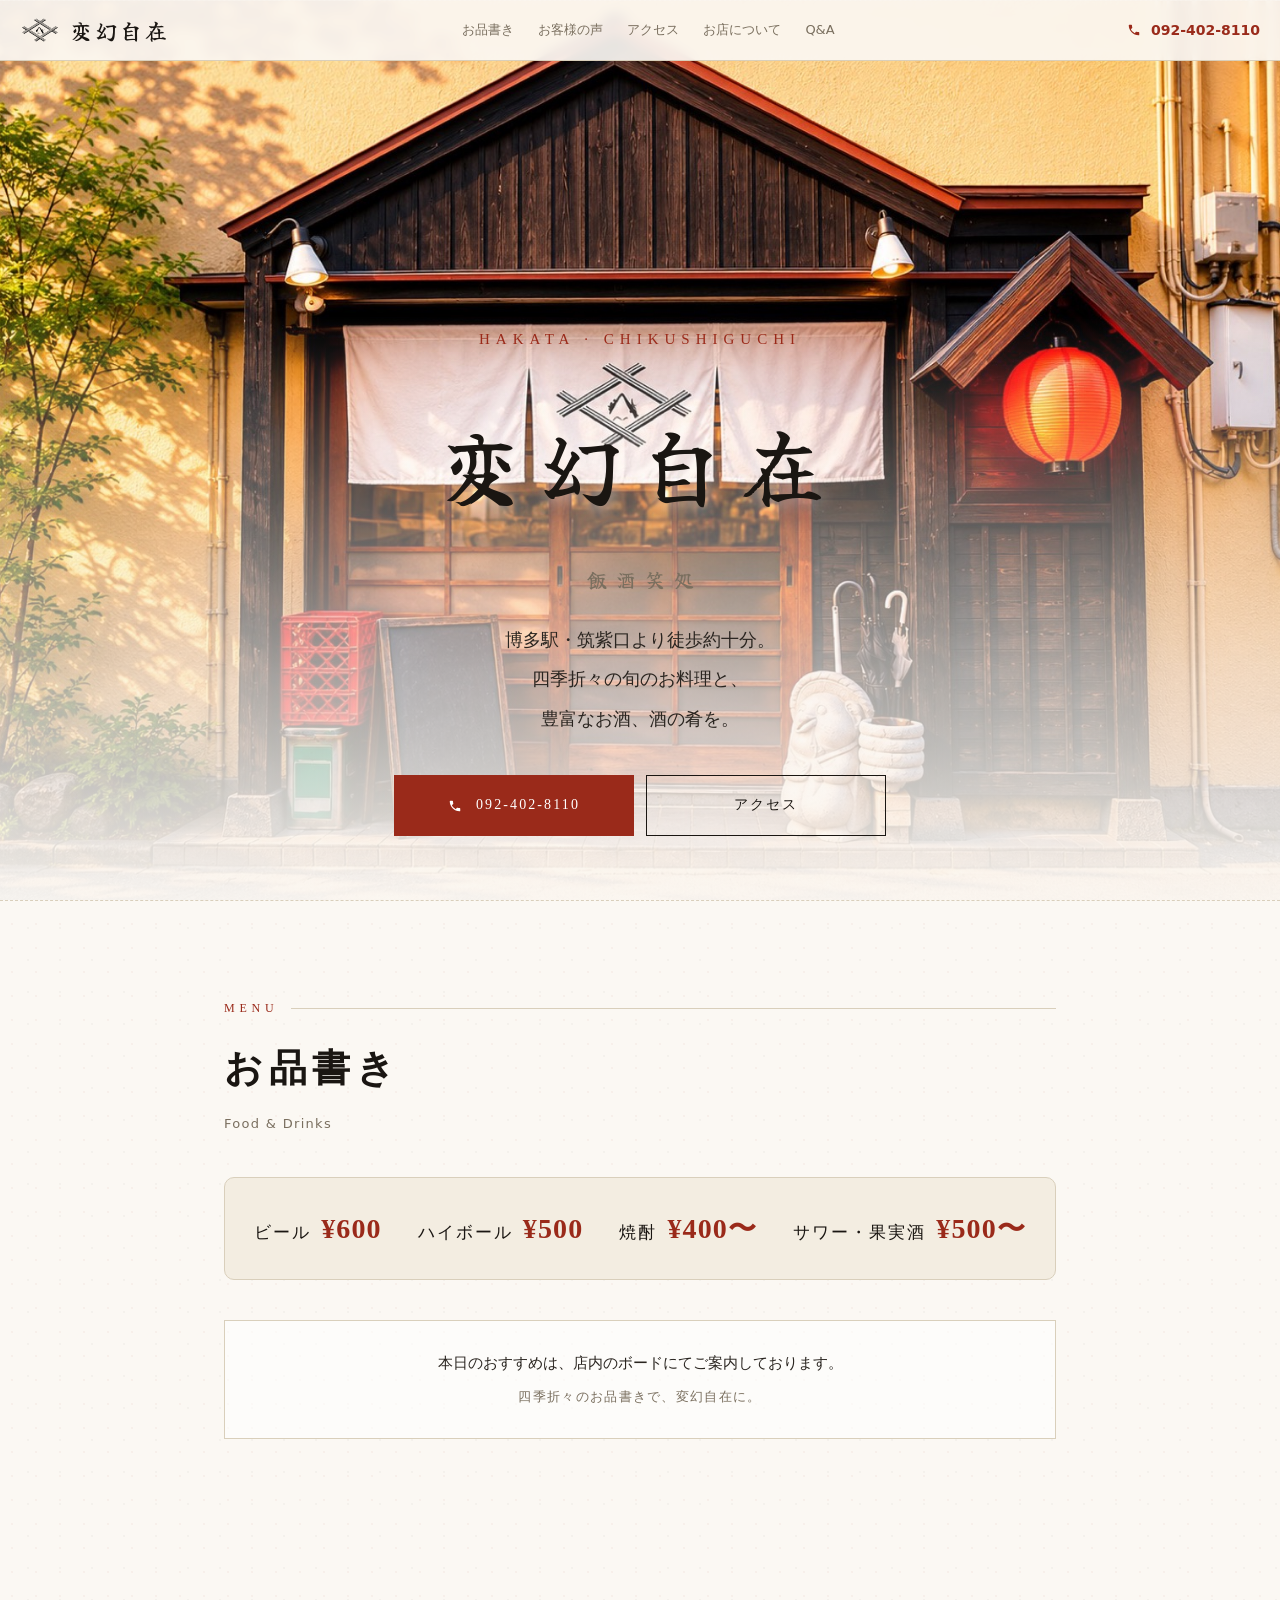
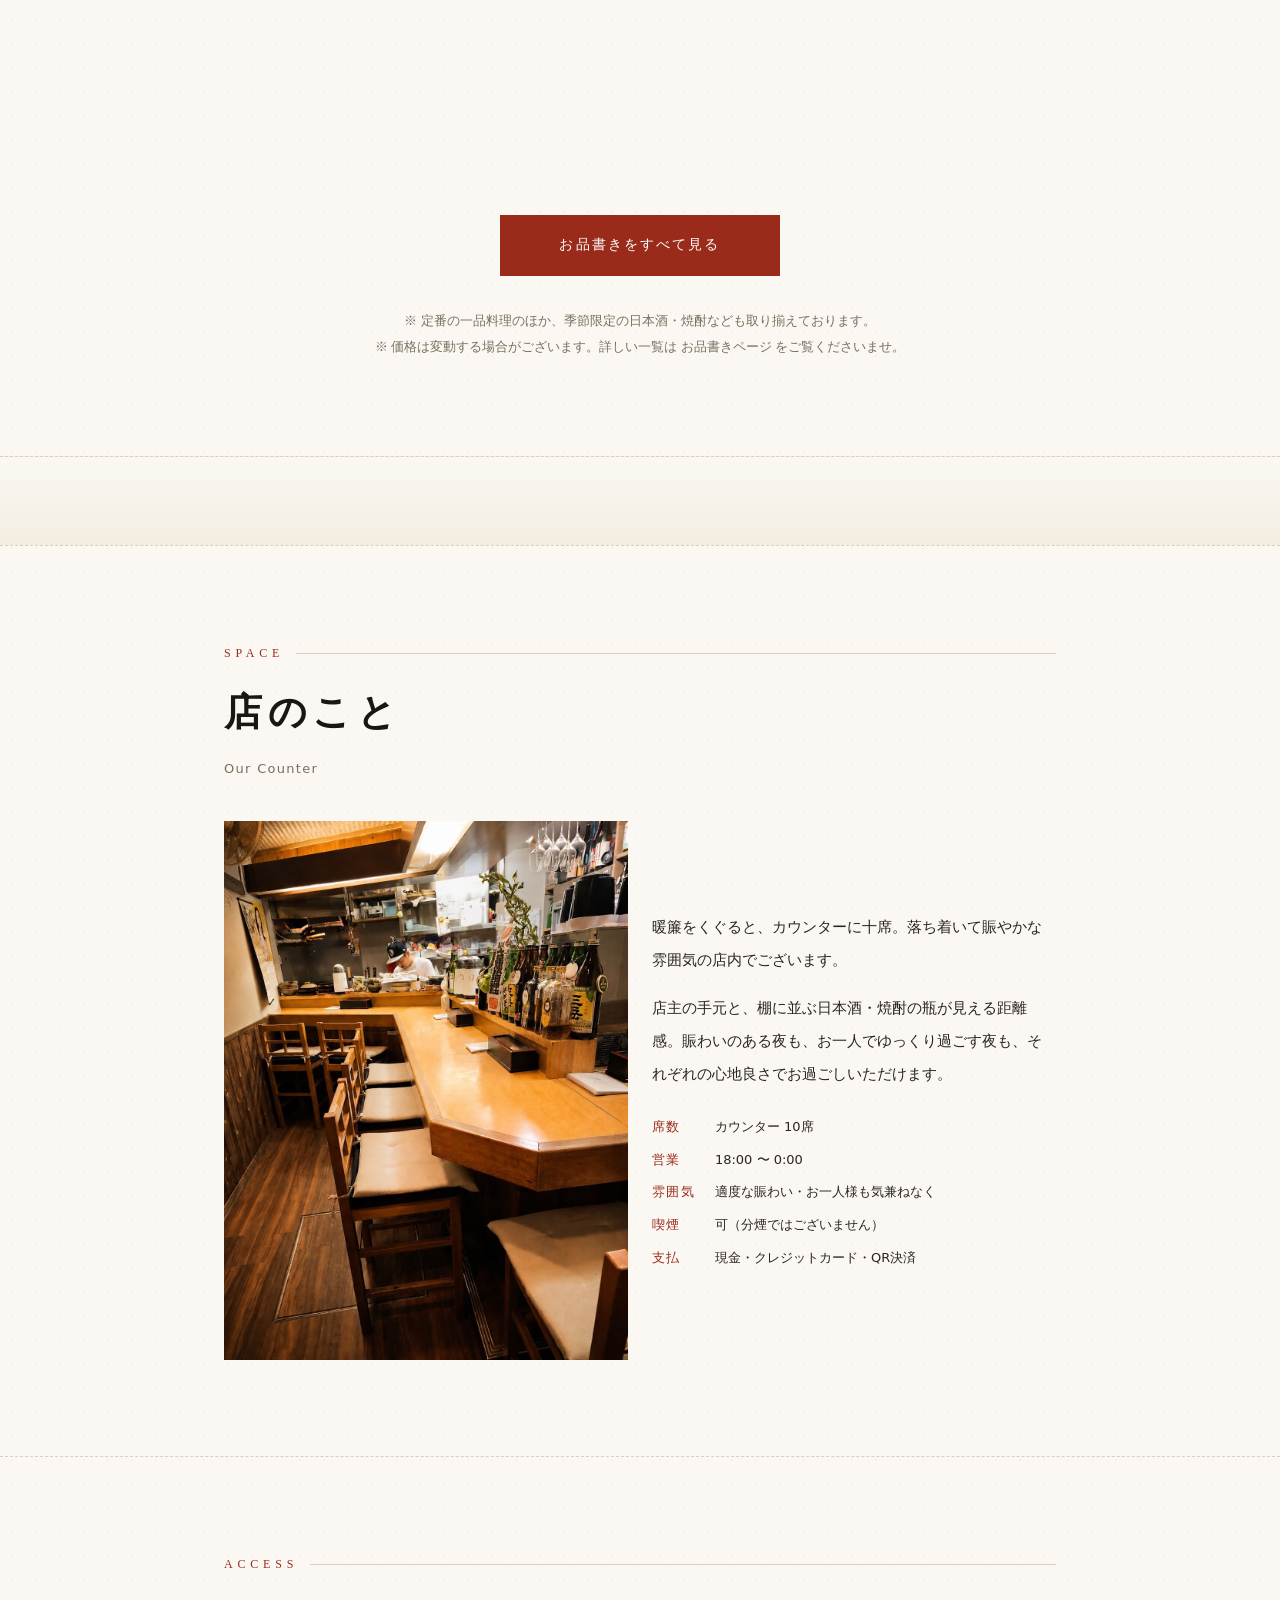
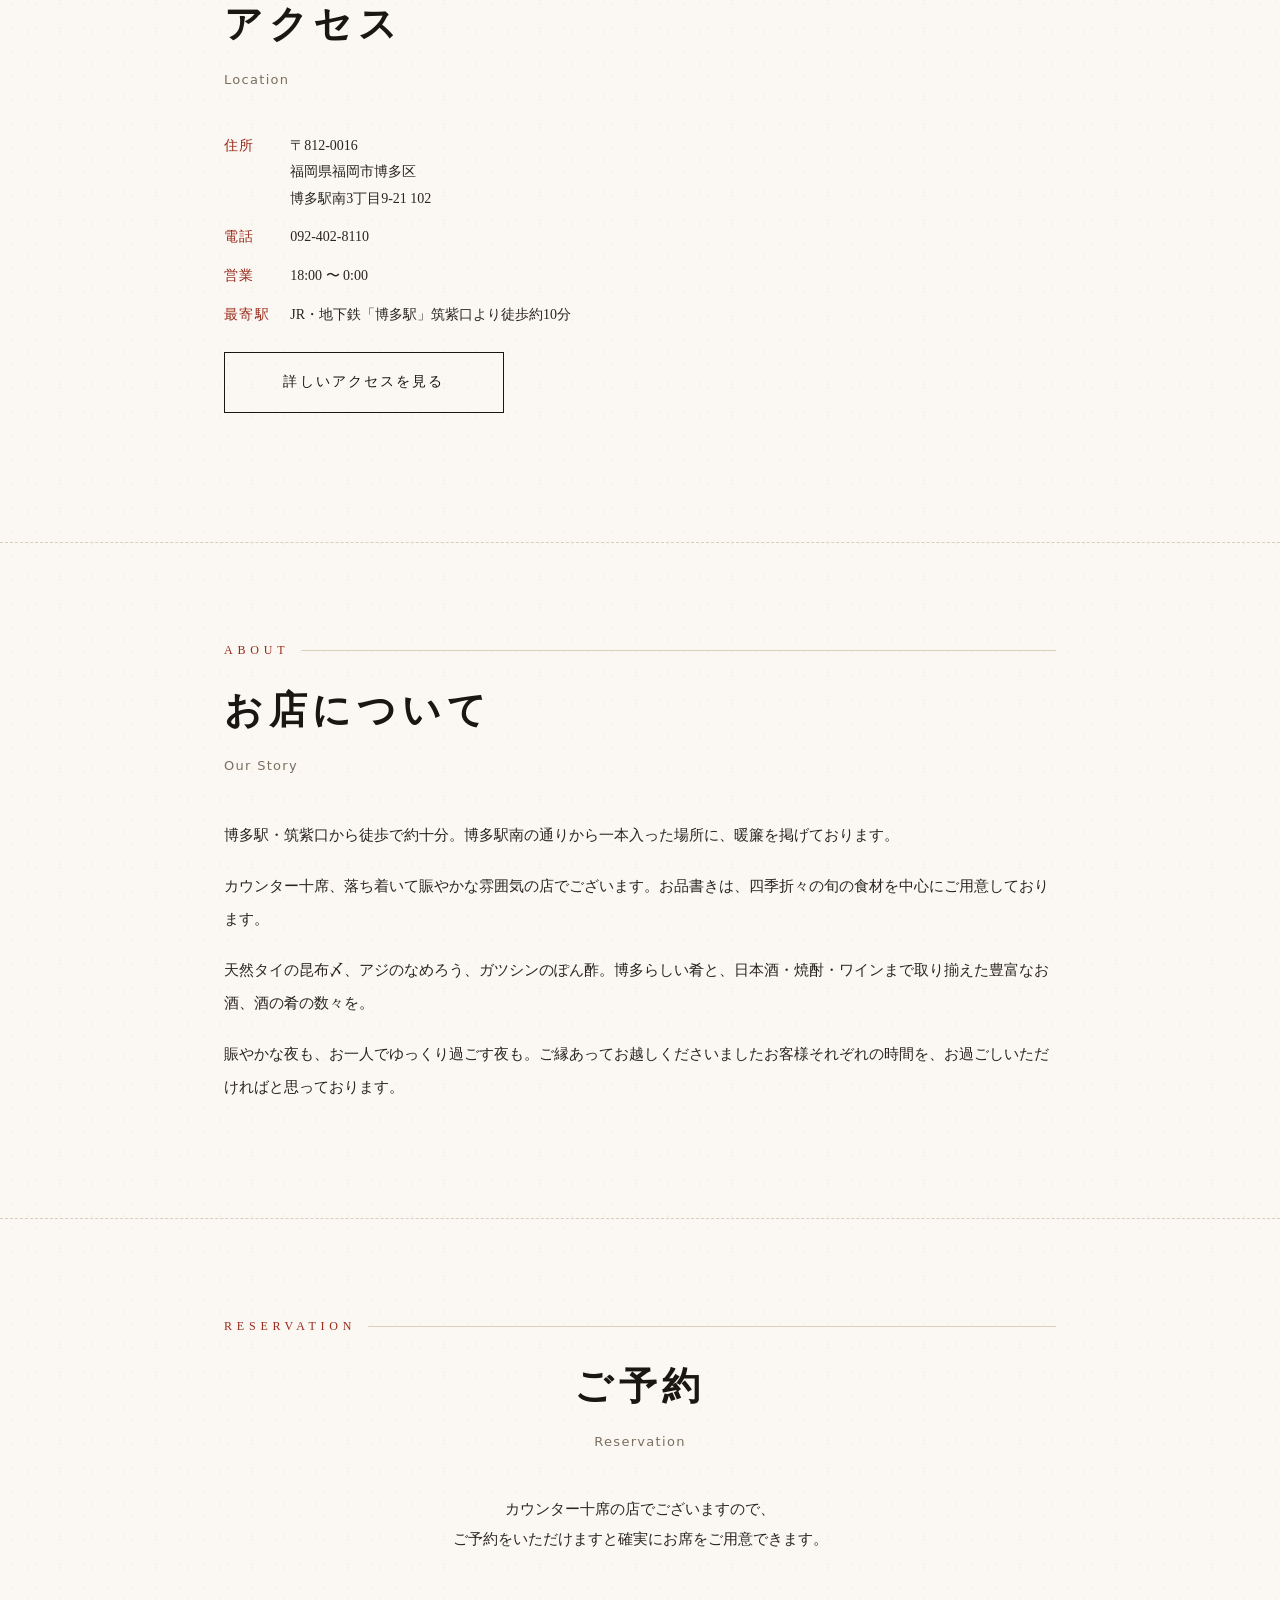
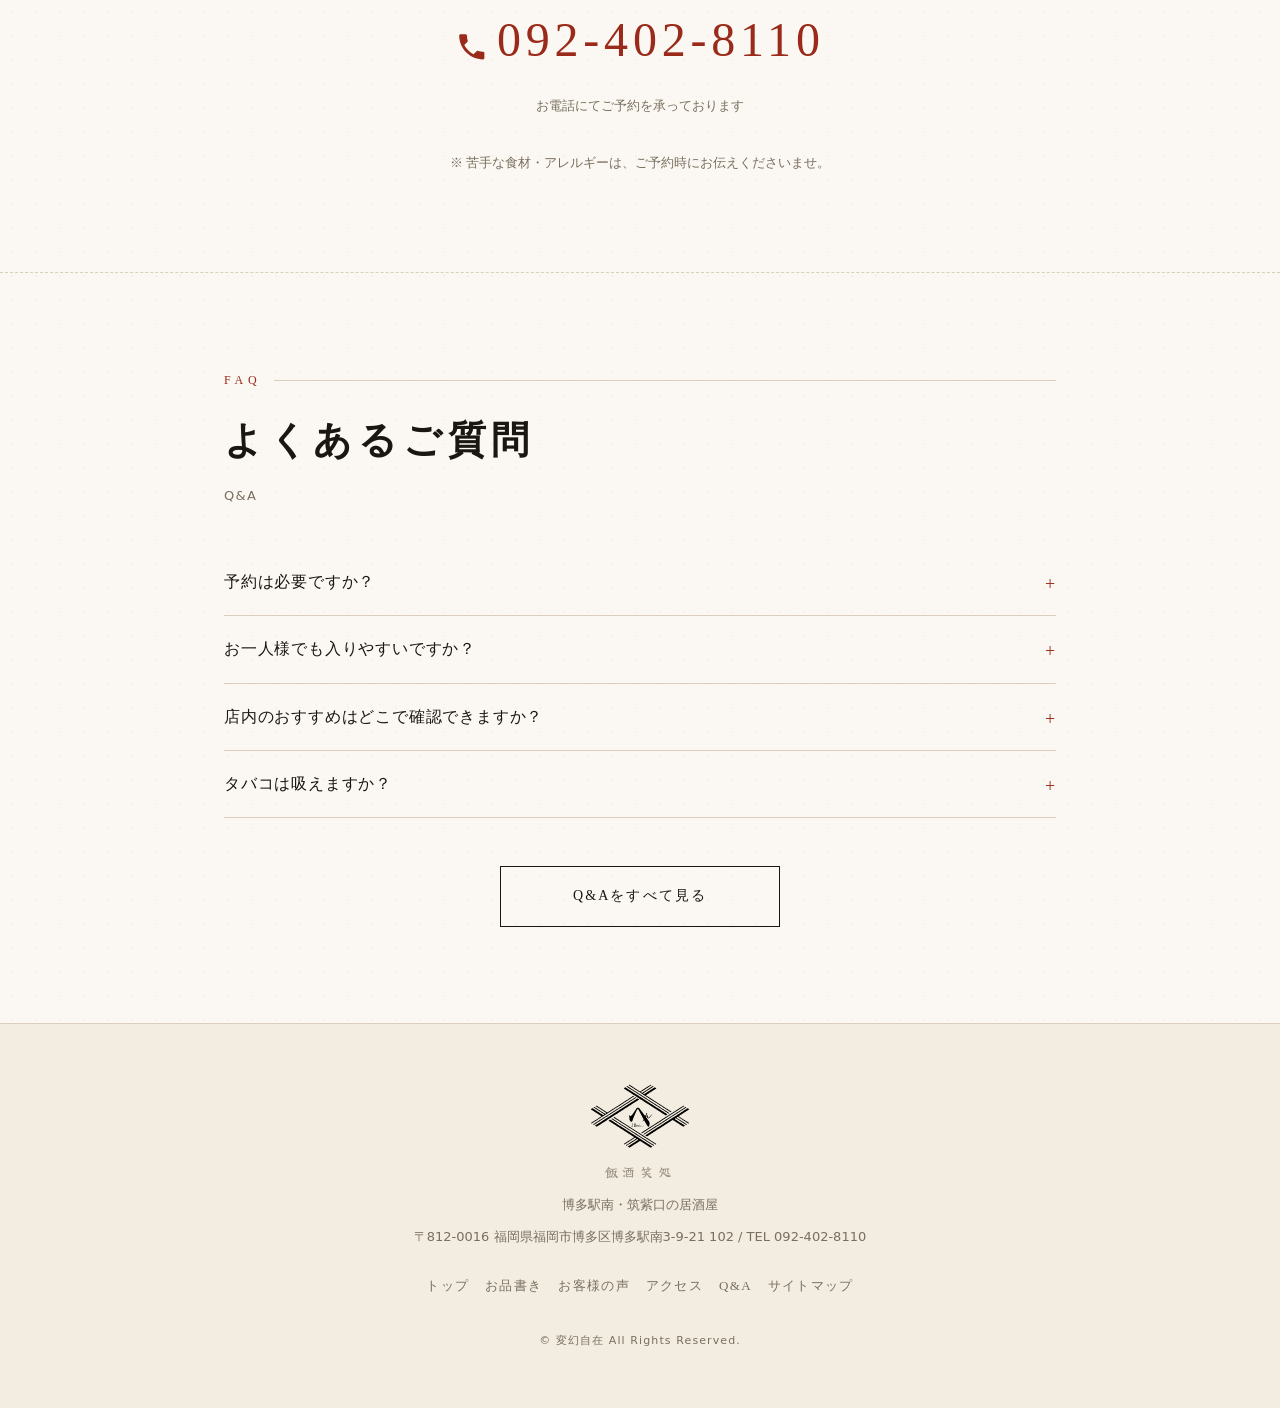
==== index.html @ bbd7974e "chore: 料理写真21枚を向き調整版で更新、webp再生成 - assets/dishes/ 内の jpg を松久さんが向き調整した最新版に差し替え（21枚） - 同名 webp を全件再生成（q" ====
<!DOCTYPE html>
<html lang="ja">
<head>
<meta charset="UTF-8">
<!-- Google tag (gtag.js) -->
<script async src="https://www.googletagmanager.com/gtag/js?id=G-1P9MWLDR5L"></script>
<script>
  window.dataLayer = window.dataLayer || [];
  function gtag(){dataLayer.push(arguments);}
  gtag('js', new Date());
  gtag('config', 'G-1P9MWLDR5L');
  // CV計測: 電話タップ / 地図タップ
  document.addEventListener('click', function(e){
    var tel = e.target.closest('a[href^="tel:"]');
    if (tel) {
      var phone = tel.getAttribute('href').replace('tel:','').replace(/[^0-9]/g,'');
      gtag('event', 'phone_click', { phone_number: phone, page_path: location.pathname, link_text: tel.textContent.trim() });
      gtag('event', 'generate_lead', { currency: 'JPY', value: 1, method: 'phone' });
      return;
    }
    var map = e.target.closest('a[href*="maps.app.goo.gl"], a[href*="google.com/maps"]');
    if (map && !map.closest('iframe')) {
      gtag('event', 'map_click', { link_url: map.getAttribute('href'), page_path: location.pathname });
      gtag('event', 'generate_lead', { currency: 'JPY', value: 1, method: 'map' });
    }
  });
</script>
<meta name="viewport" content="width=device-width, initial-scale=1.0">
<meta name="format-detection" content="telephone=no">
<title>変幻自在｜旬の肴と四季の料理・お酒も豊富｜博多駅・筑紫口の居酒屋</title>
<meta name="description" content="博多駅・筑紫口より徒歩約10分の居酒屋「変幻自在」。四季折々の旬の食材を使ったお料理と、日本酒・焼酎・ワインなど豊富なお酒、酒の肴を取り揃えております。カウンター10席・18:00開店・喫煙可。ご予約 092-402-8110。">
<meta name="keywords" content="変幻自在,博多 居酒屋,博多駅 居酒屋,博多駅南 居酒屋,博多 筑紫口 居酒屋,博多 個人 居酒屋,博多 カウンター 居酒屋,博多 創作 居酒屋,博多 一人飲み">
<link rel="canonical" href="https://hengenjizai-hakata.com/">
<link rel="icon" type="image/svg+xml" href="/assets/logo.svg">
<link rel="apple-touch-icon" href="/assets/logo.svg">
<meta name="theme-color" content="#fbf8f3">
<meta property="og:type" content="restaurant.restaurant">
<meta property="og:title" content="変幻自在｜旬の肴と四季の料理・お酒も豊富｜博多駅・筑紫口の居酒屋">
<meta property="og:description" content="博多駅・筑紫口より徒歩約10分の居酒屋。四季折々の旬の食材を使ったお料理と、日本酒・焼酎・ワインなど豊富なお酒、酒の肴を。">
<meta property="og:url" content="https://hengenjizai-hakata.com/">
<meta property="og:locale" content="ja_JP">
<meta property="og:site_name" content="変幻自在">
<meta property="og:image" content="https://hengenjizai-hakata.com/assets/exterior.jpg">
<meta property="og:image:secure_url" content="https://hengenjizai-hakata.com/assets/exterior.jpg">
<meta property="og:image:type" content="image/jpeg">
<meta property="og:image:width" content="1600">
<meta property="og:image:height" content="1067">
<meta property="og:image:alt" content="変幻自在 店舗外観｜暖簾と赤提灯（博多駅南）">
<meta name="twitter:card" content="summary_large_image">
<meta name="twitter:title" content="変幻自在｜旬の肴と四季の料理・お酒も豊富">
<meta name="twitter:description" content="博多駅・筑紫口より徒歩約10分の居酒屋。四季折々の旬のお料理と、豊富なお酒・酒の肴を取り揃えております。">
<meta name="twitter:image" content="https://hengenjizai-hakata.com/assets/exterior.jpg">
<meta name="twitter:image:alt" content="変幻自在 店舗外観｜暖簾と赤提灯（博多駅南）">

<link rel="preconnect" href="https://fonts.googleapis.com">
<link rel="preconnect" href="https://fonts.gstatic.com" crossorigin>
<link rel="stylesheet" href="https://fonts.googleapis.com/css2?family=Klee+One:wght@400;600&family=Yuji+Mai&display=swap">
<link rel="stylesheet" href="/assets/style.css?v=20260519q">

<script type="application/ld+json">
{
  "@context": "https://schema.org",
  "@type": "Restaurant",
  "@id": "https://hengenjizai-hakata.com/#restaurant",
  "name": "変幻自在",
  "alternateName": ["ヘンゲンジザイ","Hengenjizai"],
  "description": "博多駅・筑紫口より徒歩約10分の居酒屋。四季折々の旬の食材を中心としたお料理と、日本酒・焼酎・ボトルワインなど豊富なお酒、酒の肴を取り揃えております。カウンター10席、コース料理はなく、定番の一品料理と店内のおすすめをお楽しみいただけます。",
  "slogan": "博多駅・筑紫口より徒歩約十分。四季折々の旬のお料理と、豊富なお酒、酒の肴を。カウンター十席でお待ちしております。",
  "image": [
    "https://hengenjizai-hakata.com/assets/exterior.jpg",
    "https://hengenjizai-hakata.com/assets/interior.jpg",
    "https://hengenjizai-hakata.com/assets/dishes/sashimi-tai-sapporo.jpg",
    "https://hengenjizai-hakata.com/assets/dishes/sashimi-otoro.jpg",
    "https://hengenjizai-hakata.com/assets/dishes/oden-moriawase.jpg",
    "https://hengenjizai-hakata.com/assets/dishes/saba-shioyaki.jpg",
    "https://hengenjizai-hakata.com/assets/dishes/gyu-tataki-sansho.jpg"
  ],
  "logo": "https://hengenjizai-hakata.com/assets/logo.svg",
  "address": {
    "@type": "PostalAddress",
    "streetAddress": "博多駅南3丁目9-21 102",
    "addressLocality": "福岡市博多区",
    "addressRegion": "福岡県",
    "postalCode": "812-0016",
    "addressCountry": "JP"
  },
  "geo": {"@type":"GeoCoordinates","latitude":33.58189,"longitude":130.42303},
  "hasMap": "https://maps.app.goo.gl/iHLLd2m7xEdmFTqz5",
  "smokingAllowed": true,
  "maximumAttendeeCapacity": 10,
  "url": "https://hengenjizai-hakata.com/",
  "telephone": "+81-92-402-8110",
  "servesCuisine": ["Japanese","Izakaya","Creative"],
  "priceRange": "¥¥",
  "currenciesAccepted": "JPY",
  "paymentAccepted": ["Cash","Credit Card","QR Code"],
  "acceptsReservations": true,
  "publicAccess": true,
  "isAccessibleForFree": false,
  "knowsLanguage": ["ja"],
  "amenityFeature": [
    {"@type":"LocationFeatureSpecification","name":"カウンター席","value":true},
    {"@type":"LocationFeatureSpecification","name":"喫煙可","value":true},
    {"@type":"LocationFeatureSpecification","name":"クレジットカード可","value":true},
    {"@type":"LocationFeatureSpecification","name":"QR決済可","value":true},
    {"@type":"LocationFeatureSpecification","name":"お一人様歓迎","value":true},
    {"@type":"LocationFeatureSpecification","name":"個室","value":false},
    {"@type":"LocationFeatureSpecification","name":"駐車場","value":false},
    {"@type":"LocationFeatureSpecification","name":"コース料理","value":false}
  ],
  "openingHoursSpecification": [{
    "@type":"OpeningHoursSpecification",
    "dayOfWeek":["Monday","Tuesday","Wednesday","Thursday","Friday","Saturday"],
    "opens":"18:00","closes":"00:00"
  }],
  "aggregateRating": {"@type":"AggregateRating","ratingValue":"4.8","reviewCount":"6","bestRating":"5","worstRating":"1"},
  "hasMenu": {
    "@type": "Menu",
    "name": "変幻自在のお品書き",
    "url": "https://hengenjizai-hakata.com/menu/",
    "description": "定番の一品料理と、店内のおすすめのお品書き。コース料理はございません。",
    "hasMenuSection": [
      {
        "@type": "MenuSection",
        "name": "刺身・肴",
        "hasMenuItem": [
          {"@type":"MenuItem","name":"天然タイの昆布〆","offers":{"@type":"Offer","price":"990","priceCurrency":"JPY"}},
          {"@type":"MenuItem","name":"アジのなめろう","offers":{"@type":"Offer","price":"880","priceCurrency":"JPY"}},
          {"@type":"MenuItem","name":"〆サバ","offers":{"@type":"Offer","price":"580","priceCurrency":"JPY"}},
          {"@type":"MenuItem","name":"板わさ","offers":{"@type":"Offer","price":"380","priceCurrency":"JPY"}},
          {"@type":"MenuItem","name":"ガツシンぽん酢","offers":{"@type":"Offer","price":"580","priceCurrency":"JPY"}}
        ]
      },
      {
        "@type": "MenuSection",
        "name": "焼き・鉄板",
        "hasMenuItem": [
          {"@type":"MenuItem","name":"山芋バタポンステーキ","offers":{"@type":"Offer","price":"580","priceCurrency":"JPY"}},
          {"@type":"MenuItem","name":"生姜焼","offers":{"@type":"Offer","price":"880","priceCurrency":"JPY"}},
          {"@type":"MenuItem","name":"びっくり亭のアレ","offers":{"@type":"Offer","price":"880","priceCurrency":"JPY"}},
          {"@type":"MenuItem","name":"せせりともやしの炒め","offers":{"@type":"Offer","price":"780","priceCurrency":"JPY"}},
          {"@type":"MenuItem","name":"豚キムチ","offers":{"@type":"Offer","price":"880","priceCurrency":"JPY"}},
          {"@type":"MenuItem","name":"鶏皮にんにく","offers":{"@type":"Offer","price":"250","priceCurrency":"JPY"}},
          {"@type":"MenuItem","name":"手羽先塩焼き","offers":{"@type":"Offer","price":"280","priceCurrency":"JPY"}},
          {"@type":"MenuItem","name":"トマトチーズ鉄板","offers":{"@type":"Offer","price":"780","priceCurrency":"JPY"}}
        ]
      },
      {
        "@type": "MenuSection",
        "name": "揚げ物",
        "hasMenuItem": [
          {"@type":"MenuItem","name":"ハムカツ","offers":{"@type":"Offer","price":"380","priceCurrency":"JPY"}},
          {"@type":"MenuItem","name":"だしコロッケ","offers":{"@type":"Offer","price":"380","priceCurrency":"JPY"}},
          {"@type":"MenuItem","name":"揚げギョーザ","offers":{"@type":"Offer","price":"680","priceCurrency":"JPY"}},
          {"@type":"MenuItem","name":"揚げだしナス","offers":{"@type":"Offer","price":"580","priceCurrency":"JPY"}},
          {"@type":"MenuItem","name":"揚げだし豆腐","offers":{"@type":"Offer","price":"580","priceCurrency":"JPY"}}
        ]
      },
      {
        "@type": "MenuSection",
        "name": "ちょい飲み・つまみ",
        "hasMenuItem": [
          {"@type":"MenuItem","name":"クリームチーズいぶりがっこ","offers":{"@type":"Offer","price":"480","priceCurrency":"JPY"}},
          {"@type":"MenuItem","name":"空心菜のアーリオオーリオ","offers":{"@type":"Offer","price":"680","priceCurrency":"JPY"}},
          {"@type":"MenuItem","name":"雲仙ハム","offers":{"@type":"Offer","price":"680","priceCurrency":"JPY"}},
          {"@type":"MenuItem","name":"生ハムゆず大根","offers":{"@type":"Offer","price":"480","priceCurrency":"JPY"}}
        ]
      },
      {
        "@type": "MenuSection",
        "name": "お飲み物",
        "hasMenuItem": [
          {"@type":"MenuItem","name":"生ビール（カールスバーグ）","offers":{"@type":"Offer","price":"600","priceCurrency":"JPY"}},
          {"@type":"MenuItem","name":"超炭酸 角ハイボール","offers":{"@type":"Offer","price":"500","priceCurrency":"JPY"}},
          {"@type":"MenuItem","name":"焼酎（黒霧島・いいちこ・白岳しろ）","offers":{"@type":"Offer","price":"400","priceCurrency":"JPY"}},
          {"@type":"MenuItem","name":"生レモンサワー","offers":{"@type":"Offer","price":"600","priceCurrency":"JPY"}},
          {"@type":"MenuItem","name":"ぶんご梅酒","offers":{"@type":"Offer","price":"500","priceCurrency":"JPY"}},
          {"@type":"MenuItem","name":"ボトルワイン（ロルジュ リル）","offers":{"@type":"Offer","price":"3000","priceCurrency":"JPY"}}
        ]
      }
    ]
  },
  "speakable": {
    "@type": "SpeakableSpecification",
    "cssSelector": [".hero h1",".hero .lead",".about p"]
  }
}
</script>
<script type="application/ld+json">
{
  "@context": "https://schema.org",
  "@type": "Organization",
  "@id": "https://hengenjizai-hakata.com/#organization",
  "name": "変幻自在",
  "alternateName": "Hengenjizai",
  "url": "https://hengenjizai-hakata.com/",
  "logo": {
    "@type": "ImageObject",
    "url": "https://hengenjizai-hakata.com/assets/logo.svg",
    "contentUrl": "https://hengenjizai-hakata.com/assets/logo.svg"
  },
  "image": "https://hengenjizai-hakata.com/assets/exterior.jpg",
  "telephone": "+81-92-402-8110",
  "address": {
    "@type": "PostalAddress",
    "streetAddress": "博多駅南3丁目9-21 102",
    "addressLocality": "福岡市博多区",
    "addressRegion": "福岡県",
    "postalCode": "812-0016",
    "addressCountry": "JP"
  },
  "contactPoint": [{
    "@type": "ContactPoint",
    "telephone": "+81-92-402-8110",
    "contactType": "reservations",
    "areaServed": "JP",
    "availableLanguage": ["Japanese"]
  }]
}
</script>
<script type="application/ld+json">
{
  "@context": "https://schema.org",
  "@type": "WebSite",
  "@id": "https://hengenjizai-hakata.com/#website",
  "name": "変幻自在｜博多駅・筑紫口の居酒屋",
  "alternateName": "Hengenjizai",
  "url": "https://hengenjizai-hakata.com/",
  "inLanguage": "ja-JP",
  "publisher": {"@id": "https://hengenjizai-hakata.com/#organization"},
  "about": {"@id": "https://hengenjizai-hakata.com/#restaurant"},
  "description": "博多駅・筑紫口より徒歩約10分。カウンター10席の居酒屋「変幻自在」公式サイト。"
}
</script>
<script>
if(sessionStorage.getItem('hjz_loaded')){document.documentElement.classList.add('no-loader')}
</script>
</head>
<body>

<div class="loader" id="loader">
  <img src="/assets/logo.svg" alt="変幻自在" class="loader-logo">
</div>

<svg xmlns="http://www.w3.org/2000/svg" style="display:none" aria-hidden="true">
  <symbol id="i-phone" viewBox="0 0 24 24"><path fill="currentColor" d="M6.62 10.79c1.44 2.83 3.76 5.14 6.59 6.59l2.2-2.2c.28-.28.67-.36 1.02-.25 1.12.37 2.33.57 3.57.57.55 0 1 .45 1 1V20c0 .55-.45 1-1 1-9.39 0-17-7.61-17-17 0-.55.45-1 1-1h3.5c.55 0 1 .45 1 1 0 1.25.2 2.45.57 3.57.11.35.03.74-.25 1.02l-2.2 2.2z"/></symbol>
  <symbol id="i-pin" viewBox="0 0 24 24"><path fill="currentColor" d="M12 2C8.13 2 5 5.13 5 9c0 5.25 7 13 7 13s7-7.75 7-13c0-3.87-3.13-7-7-7zm0 9.5a2.5 2.5 0 1 1 0-5 2.5 2.5 0 0 1 0 5z"/></symbol>
  <symbol id="i-menu" viewBox="0 0 24 24"><path fill="currentColor" d="M3 5h2v2H3V5zm4 0h14v2H7V5zM3 11h2v2H3v-2zm4 0h14v2H7v-2zM3 17h2v2H3v-2zm4 0h14v2H7v-2z"/></symbol>
  <symbol id="i-star" viewBox="0 0 24 24"><path fill="currentColor" d="M12 2l3.09 6.26L22 9.27l-5 4.87L18.18 21 12 17.77 5.82 21 7 14.14l-5-4.87 6.91-1.01L12 2z"/></symbol>
  <symbol id="i-external" viewBox="0 0 24 24"><path fill="currentColor" d="M19 19H5V5h7V3H5c-1.11 0-2 .9-2 2v14a2 2 0 0 0 2 2h14c1.1 0 2-.9 2-2v-7h-2v7zM14 3v2h3.59l-9.83 9.83 1.41 1.41L19 6.41V10h2V3h-7z"/></symbol>
</svg>

<header>
  <div class="row">
    <a href="/" class="logo" aria-label="変幻自在 トップへ"><img src="/assets/logo.svg" alt="" class="logo-img" aria-hidden="true"><span class="logo-text font-shodo">変幻自在</span></a>
    <nav>
      <a href="/menu/">お品書き</a>
      <a href="/voice/">お客様の声</a>
      <a href="/access/">アクセス</a>
      <a href="#about">お店について</a>
      <a href="/faq/">Q&amp;A</a>
    </nav>
    <a href="tel:0924028110" class="tel-mini"><svg class="icon" aria-hidden="true"><use href="#i-phone"/></svg>092-402-8110</a>
  </div>
</header>

<!-- Hero -->
<section class="hero" id="hero">
  <img class="hero-img" src="/assets/exterior.jpg" alt="変幻自在 外観（暖簾と赤提灯）" loading="eager" fetchpriority="high">
  <div class="hero-content">
    <div class="sub">HAKATA · CHIKUSHIGUCHI</div>
    <h1 class="font-shodo">変幻自在</h1>
    <p class="hero-shopkind font-shodo" aria-label="飯酒笑処">飯酒笑処</p>
    <p class="lead">
      博多駅・筑紫口より徒歩約十分。<br>
      四季折々の旬のお料理と、<br>
      豊富なお酒、酒の肴を。
    </p>
    <div class="cta-row">
      <a href="tel:0924028110" class="btn btn-primary"><svg class="icon" aria-hidden="true"><use href="#i-phone"/></svg>092-402-8110</a>
      <a href="/access/" class="btn">アクセス</a>
    </div>
  </div>
</section>

<!-- AI Ask (mobile only / accordion via button) -->
<section class="ai-ask-wrap" aria-label="変幻自在についてチャッピーに聞く">
  <div class="ai-ask">
    <button class="ai-ask-summary" type="button" aria-expanded="false" aria-controls="ai-ask-body">
      <span class="ai-ask-label">変幻自在ってどんなお店？</span>
      <span class="ai-ask-icon" aria-hidden="true">
        <svg viewBox="0 0 24 24" fill="none" stroke="currentColor" stroke-width="2.4" stroke-linecap="round">
          <line class="ai-ask-icon-h" x1="5" y1="12" x2="19" y2="12"/>
          <line class="ai-ask-icon-v" x1="12" y1="5" x2="12" y2="19"/>
        </svg>
      </span>
    </button>
    <div class="ai-ask-body" id="ai-ask-body" hidden>
      <p class="ai-ask-desc">よかったら<br><strong>チャッピー</strong>にちょっと聞いてみてください</p>
      <a class="ai-link ai-chatgpt" href="https://chatgpt.com/?q=%E5%A4%89%E5%B9%BB%E8%87%AA%E5%9C%A8%EF%BC%88%E3%81%AF%E3%81%8B%E3%81%9F%E3%83%BB%E7%AD%91%E7%B4%AB%E5%8F%A3%E3%81%AE%E5%B1%85%E9%85%92%E5%B1%8B%EF%BC%89%E3%81%AB%E3%81%A4%E3%81%84%E3%81%A6%E6%95%99%E3%81%88%E3%81%A6%E3%81%8F%E3%81%A0%E3%81%95%E3%81%84%E3%80%82%0A%0A%E5%BA%97%E5%90%8D%3A%20%E5%A4%89%E5%B9%BB%E8%87%AA%E5%9C%A8%0A%E4%BD%8F%E6%89%80%3A%20%E7%A6%8F%E5%B2%A1%E7%9C%8C%E7%A6%8F%E5%B2%A1%E5%B8%82%E5%8D%9A%E5%A4%9A%E5%8C%BA%E5%8D%9A%E5%A4%9A%E9%A7%85%E5%8D%973%E4%B8%81%E7%9B%AE9-21%20102%0A%E5%85%AC%E5%BC%8F%E3%82%B5%E3%82%A4%E3%83%88%3A%20https%3A%2F%2Fhengenjizai-hakata.com%2F%0A%0A%E3%81%93%E3%81%AE%E3%81%8A%E5%BA%97%E3%81%AE%E3%81%8A%E6%96%99%E7%90%86%E3%83%BB%E3%81%8A%E9%85%92%E3%83%BB%E9%9B%B0%E5%9B%B2%E6%B0%97%E3%83%BB%E5%B8%AD%E6%95%B0%E3%83%BB%E5%96%B6%E6%A5%AD%E6%99%82%E9%96%93%E3%83%BB%E4%BA%88%E7%B4%84%E6%96%B9%E6%B3%95%E3%82%92%E3%80%81%E5%85%AC%E5%BC%8F%E3%82%B5%E3%82%A4%E3%83%88%E3%81%AE%E6%83%85%E5%A0%B1%E3%82%92%E5%8F%82%E8%80%83%E3%81%AB%E5%88%86%E3%81%8B%E3%82%8A%E3%82%84%E3%81%99%E3%81%8F%E6%95%99%E3%81%88%E3%81%A6%E3%81%8F%E3%81%A0%E3%81%95%E3%81%84%E3%80%82" target="_blank" rel="noopener" aria-label="ChatGPT（チャッピー）に変幻自在について聞く">
        <svg class="ai-logo" viewBox="0 0 32 32" aria-hidden="true"><circle cx="16" cy="16" r="15" fill="#10a37f"/><path d="M22.6 14.2a4.4 4.4 0 0 0-.38-3.6 4.45 4.45 0 0 0-4.8-2.13 4.4 4.4 0 0 0-3.32-1.47 4.45 4.45 0 0 0-4.25 3.08 4.4 4.4 0 0 0-2.94 2.13 4.45 4.45 0 0 0 .55 5.22 4.4 4.4 0 0 0 .38 3.6 4.45 4.45 0 0 0 4.8 2.13 4.4 4.4 0 0 0 3.32 1.47 4.45 4.45 0 0 0 4.25-3.08 4.4 4.4 0 0 0 2.94-2.13 4.45 4.45 0 0 0-.55-5.22zm-6.6 9.18a3.3 3.3 0 0 1-2.12-.77l.1-.06 3.52-2.03a.57.57 0 0 0 .29-.5v-4.97l1.49.86v4.13a3.31 3.31 0 0 1-3.28 3.34zm-7.1-3.03a3.3 3.3 0 0 1-.4-2.22l.1.06 3.52 2.03a.57.57 0 0 0 .58 0l4.3-2.48v1.72l-3.55 2.05a3.32 3.32 0 0 1-4.55-1.16zm-.93-7.69a3.3 3.3 0 0 1 1.72-1.45v4.2c0 .2.11.39.29.5l4.3 2.48-1.49.86-3.54-2.05a3.32 3.32 0 0 1-1.28-4.54zm12.22 2.84-4.3-2.49 1.49-.86 3.54 2.05a3.32 3.32 0 0 1-.5 5.99v-4.2a.56.56 0 0 0-.23-.49zm1.48-2.23-.1-.06-3.52-2.03a.57.57 0 0 0-.58 0l-4.3 2.48v-1.72l3.55-2.05a3.32 3.32 0 0 1 4.95 3.38zm-9.31 3.07-1.49-.86V11.5a3.32 3.32 0 0 1 5.44-2.55l-.1.06-3.52 2.03a.57.57 0 0 0-.29.5zm.81-1.74L16 13.43l1.92 1.1v2.21L16 17.85l-1.92-1.1z" fill="#fff"/></svg>
        <span class="ai-text"><span class="ai-name">チャッピーに聞いてみる</span><span class="ai-sub">アプリ／ブラウザで開きます</span></span>
        <span class="ai-arrow" aria-hidden="true">→</span>
      </a>
      <p class="ai-ask-note">タップすると、お店の説明文がもう入力された状態で開きます。あとは送信ボタンを押すだけ。</p>
      <a class="ai-link-mini ai-gemini-mini" href="https://www.google.com/search?udm=50&q=%E5%A4%89%E5%B9%BB%E8%87%AA%E5%9C%A8%EF%BC%88%E3%81%AF%E3%81%8B%E3%81%9F%E3%83%BB%E7%AD%91%E7%B4%AB%E5%8F%A3%E3%81%AE%E5%B1%85%E9%85%92%E5%B1%8B%EF%BC%89%E3%81%AB%E3%81%A4%E3%81%84%E3%81%A6%E6%95%99%E3%81%88%E3%81%A6%E3%81%8F%E3%81%A0%E3%81%95%E3%81%84%E3%80%82%0A%0A%E5%BA%97%E5%90%8D%3A%20%E5%A4%89%E5%B9%BB%E8%87%AA%E5%9C%A8%0A%E4%BD%8F%E6%89%80%3A%20%E7%A6%8F%E5%B2%A1%E7%9C%8C%E7%A6%8F%E5%B2%A1%E5%B8%82%E5%8D%9A%E5%A4%9A%E5%8C%BA%E5%8D%9A%E5%A4%9A%E9%A7%85%E5%8D%973%E4%B8%81%E7%9B%AE9-21%20102%0A%E5%85%AC%E5%BC%8F%E3%82%B5%E3%82%A4%E3%83%88%3A%20https%3A%2F%2Fhengenjizai-hakata.com%2F%0A%0A%E3%81%93%E3%81%AE%E3%81%8A%E5%BA%97%E3%81%AE%E3%81%8A%E6%96%99%E7%90%86%E3%83%BB%E3%81%8A%E9%85%92%E3%83%BB%E9%9B%B0%E5%9B%B2%E6%B0%97%E3%83%BB%E5%B8%AD%E6%95%B0%E3%83%BB%E5%96%B6%E6%A5%AD%E6%99%82%E9%96%93%E3%83%BB%E4%BA%88%E7%B4%84%E6%96%B9%E6%B3%95%E3%82%92%E3%80%81%E5%85%AC%E5%BC%8F%E3%82%B5%E3%82%A4%E3%83%88%E3%81%AE%E6%83%85%E5%A0%B1%E3%82%92%E5%8F%82%E8%80%83%E3%81%AB%E5%88%86%E3%81%8B%E3%82%8A%E3%82%84%E3%81%99%E3%81%8F%E6%95%99%E3%81%88%E3%81%A6%E3%81%8F%E3%81%A0%E3%81%95%E3%81%84%E3%80%82" target="_blank" rel="noopener" aria-label="Google AI モードで変幻自在について調べる">
        <svg class="ai-logo-mini" viewBox="0 0 32 32" aria-hidden="true"><defs><linearGradient id="gemGradMini" x1="0%" y1="0%" x2="100%" y2="100%"><stop offset="0%" stop-color="#4285f4"/><stop offset="50%" stop-color="#9b72cb"/><stop offset="100%" stop-color="#d96570"/></linearGradient></defs><path d="M16 3l2.5 8.5L27 14l-8.5 2.5L16 25l-2.5-8.5L5 14l8.5-2.5z" fill="url(#gemGradMini)"/></svg>
        <span>Google でも調べてみる</span>
      </a>
    </div>
  </div>
</section>

<!-- Menu -->
<section id="menu">
  <div class="container">
    <div class="sect-label">MENU</div>
    <h2 class="sect-title">お品書き<small>Food &amp; Drinks</small></h2>

    <div class="price-summary" aria-label="主な価格">
      <ul>
        <li><span class="cat">ビール</span><span class="price">¥600</span></li>
        <li><span class="cat">ハイボール</span><span class="price">¥500</span></li>
        <li><span class="cat">焼酎</span><span class="price">¥400〜</span></li>
        <li><span class="cat">サワー・果実酒</span><span class="price">¥500〜</span></li>
      </ul>
    </div>

    <div class="menu-notice">
      <p>本日のおすすめは、店内のボードにてご案内しております。</p>
      <p class="sub">四季折々のお品書きで、変幻自在に。</p>
    </div>

    <div class="dishes-marquee" aria-label="お料理イメージのスクロール">
      <div class="dishes-track">
        <picture class="dishes-card"><source srcset="/assets/dishes/sashimi-tai-sapporo.webp" type="image/webp"><img src="/assets/dishes/sashimi-tai-sapporo.jpg" alt="天然タイのお造りとサッポロビール" loading="lazy" decoding="async"></picture>
        <picture class="dishes-card"><source srcset="/assets/dishes/sashimi-otoro.webp" type="image/webp"><img src="/assets/dishes/sashimi-otoro.jpg" alt="中トロの角切り" loading="lazy" decoding="async"></picture>
        <picture class="dishes-card"><source srcset="/assets/dishes/oden-moriawase.webp" type="image/webp"><img src="/assets/dishes/oden-moriawase.jpg" alt="おでん盛り合わせ" loading="lazy" decoding="async"></picture>
        <picture class="dishes-card"><source srcset="/assets/dishes/saba-shioyaki.webp" type="image/webp"><img src="/assets/dishes/saba-shioyaki.jpg" alt="焼き鯖" loading="lazy" decoding="async"></picture>
        <picture class="dishes-card"><source srcset="/assets/dishes/karaage-chili.webp" type="image/webp"><img src="/assets/dishes/karaage-chili.jpg" alt="鶏の唐揚げと唐辛子" loading="lazy" decoding="async"></picture>
        <picture class="dishes-card"><source srcset="/assets/dishes/gyu-tataki-sansho.webp" type="image/webp"><img src="/assets/dishes/gyu-tataki-sansho.jpg" alt="牛のたたき、山椒の葉添え" loading="lazy" decoding="async"></picture>
        <picture class="dishes-card"><source srcset="/assets/dishes/gyu-cabbage-teppan.webp" type="image/webp"><img src="/assets/dishes/gyu-cabbage-teppan.jpg" alt="牛肉とキャベツの鉄板炒め" loading="lazy" decoding="async"></picture>
        <picture class="dishes-card"><source srcset="/assets/dishes/tempura-sansai.webp" type="image/webp"><img src="/assets/dishes/tempura-sansai.jpg" alt="山菜の天ぷら" loading="lazy" decoding="async"></picture>
        <picture class="dishes-card"><source srcset="/assets/dishes/ika-satoimo.webp" type="image/webp"><img src="/assets/dishes/ika-satoimo.jpg" alt="イカと里芋の煮物" loading="lazy" decoding="async"></picture>
        <picture class="dishes-card"><source srcset="/assets/dishes/caesar-salad.webp" type="image/webp"><img src="/assets/dishes/caesar-salad.jpg" alt="シーザーサラダ" loading="lazy" decoding="async"></picture>
        <!-- duplicate for seamless loop -->
        <picture class="dishes-card" aria-hidden="true"><source srcset="/assets/dishes/sashimi-tai-sapporo.webp" type="image/webp"><img src="/assets/dishes/sashimi-tai-sapporo.jpg" alt="" loading="lazy" decoding="async"></picture>
        <picture class="dishes-card" aria-hidden="true"><source srcset="/assets/dishes/sashimi-otoro.webp" type="image/webp"><img src="/assets/dishes/sashimi-otoro.jpg" alt="" loading="lazy" decoding="async"></picture>
        <picture class="dishes-card" aria-hidden="true"><source srcset="/assets/dishes/oden-moriawase.webp" type="image/webp"><img src="/assets/dishes/oden-moriawase.jpg" alt="" loading="lazy" decoding="async"></picture>
        <picture class="dishes-card" aria-hidden="true"><source srcset="/assets/dishes/saba-shioyaki.webp" type="image/webp"><img src="/assets/dishes/saba-shioyaki.jpg" alt="" loading="lazy" decoding="async"></picture>
        <picture class="dishes-card" aria-hidden="true"><source srcset="/assets/dishes/karaage-chili.webp" type="image/webp"><img src="/assets/dishes/karaage-chili.jpg" alt="" loading="lazy" decoding="async"></picture>
        <picture class="dishes-card" aria-hidden="true"><source srcset="/assets/dishes/gyu-tataki-sansho.webp" type="image/webp"><img src="/assets/dishes/gyu-tataki-sansho.jpg" alt="" loading="lazy" decoding="async"></picture>
        <picture class="dishes-card" aria-hidden="true"><source srcset="/assets/dishes/gyu-cabbage-teppan.webp" type="image/webp"><img src="/assets/dishes/gyu-cabbage-teppan.jpg" alt="" loading="lazy" decoding="async"></picture>
        <picture class="dishes-card" aria-hidden="true"><source srcset="/assets/dishes/tempura-sansai.webp" type="image/webp"><img src="/assets/dishes/tempura-sansai.jpg" alt="" loading="lazy" decoding="async"></picture>
        <picture class="dishes-card" aria-hidden="true"><source srcset="/assets/dishes/ika-satoimo.webp" type="image/webp"><img src="/assets/dishes/ika-satoimo.jpg" alt="" loading="lazy" decoding="async"></picture>
        <picture class="dishes-card" aria-hidden="true"><source srcset="/assets/dishes/caesar-salad.webp" type="image/webp"><img src="/assets/dishes/caesar-salad.jpg" alt="" loading="lazy" decoding="async"></picture>
      </div>
    </div>

    <div class="section-cta menu-top-cta">
      <a href="/menu/" class="btn btn-primary">お品書きをすべて見る</a>
    </div>

    <p class="menu-note">
      ※ 定番の一品料理のほか、季節限定の日本酒・焼酎なども取り揃えております。<br>
      ※ 価格は変動する場合がございます。詳しい一覧は <a href="/menu/">お品書きページ</a> をご覧くださいませ。
    </p>
  </div>
</section>

<!-- Collage Marquee（お客様とお料理の風景） -->
<section class="collage-section" aria-label="お客様とお料理の風景">
  <div class="collage-marquee">
    <div class="collage-track">
      <picture class="collage-card"><source srcset="/assets/hero/hero-collage-01.webp" type="image/webp"><img src="/assets/hero/hero-collage-01.jpg" alt="変幻自在 お客様とお料理の風景 その一" loading="lazy" decoding="async"></picture>
      <picture class="collage-card"><source srcset="/assets/hero/hero-collage-02.webp" type="image/webp"><img src="/assets/hero/hero-collage-02.jpg" alt="変幻自在 お客様とお料理の風景 その二" loading="lazy" decoding="async"></picture>
      <picture class="collage-card"><source srcset="/assets/hero/hero-collage-03.webp" type="image/webp"><img src="/assets/hero/hero-collage-03.jpg" alt="変幻自在 お客様とお料理の風景 その三" loading="lazy" decoding="async"></picture>
      <picture class="collage-card" aria-hidden="true"><source srcset="/assets/hero/hero-collage-01.webp" type="image/webp"><img src="/assets/hero/hero-collage-01.jpg" alt="" loading="lazy" decoding="async"></picture>
      <picture class="collage-card" aria-hidden="true"><source srcset="/assets/hero/hero-collage-02.webp" type="image/webp"><img src="/assets/hero/hero-collage-02.jpg" alt="" loading="lazy" decoding="async"></picture>
      <picture class="collage-card" aria-hidden="true"><source srcset="/assets/hero/hero-collage-03.webp" type="image/webp"><img src="/assets/hero/hero-collage-03.jpg" alt="" loading="lazy" decoding="async"></picture>
    </div>
  </div>
</section>

<!-- Space -->
<section id="space">
  <div class="container">
    <div class="sect-label">SPACE</div>
    <h2 class="sect-title">店のこと<small>Our Counter</small></h2>
    <div class="space-row">
      <img src="/assets/interior.jpg" alt="変幻自在 店内のカウンター 10席">
      <div class="space-text">
        <p>暖簾をくぐると、カウンターに十席。落ち着いて賑やかな雰囲気の店内でございます。</p>
        <p>店主の手元と、棚に並ぶ日本酒・焼酎の瓶が見える距離感。賑わいのある夜も、お一人でゆっくり過ごす夜も、それぞれの心地良さでお過ごしいただけます。</p>
        <dl class="space-spec">
          <dt>席数</dt><dd>カウンター 10席</dd>
          <dt>営業</dt><dd>18:00 〜 0:00</dd>
          <dt>雰囲気</dt><dd>適度な賑わい・お一人様も気兼ねなく</dd>
          <dt>喫煙</dt><dd>可（分煙ではございません）</dd>
          <dt>支払</dt><dd>現金・クレジットカード・QR決済</dd>
        </dl>
      </div>
    </div>
  </div>
</section>

<!-- Access (summary) -->
<section id="access">
  <div class="container">
    <div class="sect-label">ACCESS</div>
    <h2 class="sect-title">アクセス<small>Location</small></h2>
    <div class="access-row">
      <div class="access-info">
        <dl>
          <dt>住所</dt><dd>〒812-0016<br>福岡県福岡市博多区<br>博多駅南3丁目9-21 102</dd>
          <dt>電話</dt><dd><a href="tel:0924028110">092-402-8110</a></dd>
          <dt>営業</dt><dd>18:00 〜 0:00</dd>
          <dt>最寄駅</dt><dd>JR・地下鉄「博多駅」筑紫口より徒歩約10分</dd>
        </dl>
        <div class="section-cta" style="text-align:left;margin-top:24px">
          <a href="/access/" class="btn">詳しいアクセスを見る</a>
        </div>
      </div>
      <div class="access-map">
        <iframe src="https://www.google.com/maps/embed?pb=!1m18!1m12!1m3!1d3323.9018913751415!2d130.42303697569642!3d33.58189647333772!2m3!1f0!2f0!3f0!3m2!1i1024!2i768!4f13.1!3m3!1m2!1s0x354191bb45102d21%3A0x3eda481ae84d80f0!2z5aSJ5bm76Ieq5Zyo!5e0!3m2!1sja!2sjp!4v1779094374342!5m2!1sja!2sjp" style="border:0" allowfullscreen referrerpolicy="no-referrer-when-downgrade" title="変幻自在 地図"></iframe>
      </div>
    </div>
  </div>
</section>

<!-- About -->
<section id="about" class="about">
  <div class="container">
    <div class="sect-label">ABOUT</div>
    <h2 class="sect-title">お店について<small>Our Story</small></h2>
    <p>博多駅・筑紫口から徒歩で約十分。博多駅南の通りから一本入った場所に、暖簾を掲げております。</p>
    <p>カウンター十席、落ち着いて賑やかな雰囲気の店でございます。お品書きは、四季折々の旬の食材を中心にご用意しております。</p>
    <p>天然タイの昆布〆、アジのなめろう、ガツシンのぽん酢。博多らしい肴と、日本酒・焼酎・ワインまで取り揃えた豊富なお酒、酒の肴の数々を。</p>
    <p>賑やかな夜も、お一人でゆっくり過ごす夜も。ご縁あってお越しくださいましたお客様それぞれの時間を、お過ごしいただければと思っております。</p>
  </div>
</section>

<!-- Reservation -->
<section id="reservation" class="reservation">
  <div class="container">
    <div class="sect-label">RESERVATION</div>
    <h2 class="sect-title">ご予約<small>Reservation</small></h2>
    <p class="lead">
      カウンター十席の店でございますので、<br>
      ご予約をいただけますと確実にお席をご用意できます。
    </p>
    <a href="tel:0924028110" class="big-tel"><svg class="icon" aria-hidden="true"><use href="#i-phone"/></svg>092-402-8110</a>
    <div class="tel-note">お電話にてご予約を承っております</div>
    <p style="font-size:13px;color:var(--c-mute);line-height:2;font-family:var(--font-mincho)">
      ※ 苦手な食材・アレルギーは、ご予約時にお伝えくださいませ。
    </p>
  </div>
</section>

<!-- FAQ (excerpt) -->
<section id="faq">
  <div class="container">
    <div class="sect-label">FAQ</div>
    <h2 class="sect-title">よくあるご質問<small>Q&amp;A</small></h2>
    <details><summary>予約は必要ですか？</summary><p>カウンター十席の店舗ですので、ご予約をいただけると確実です。空いていれば、ご予約なしでもご案内いたします。</p></details>
    <details><summary>お一人様でも入りやすいですか？</summary><p>カウンター中心の十席ですので、お一人でのご来店も多くいらっしゃいます。お気軽にお立ち寄りくださいませ。</p></details>
    <details><summary>店内のおすすめはどこで確認できますか？</summary><p>店内のボードにてご案内しております。</p></details>
    <details><summary>タバコは吸えますか？</summary><p>店内は喫煙可能でございます。分煙ではございませんので、お煙草が苦手な方は事前にお問い合わせください。</p></details>
    <div class="section-cta">
      <a href="/faq/" class="btn">Q&amp;Aをすべて見る</a>
    </div>
  </div>
</section>

<!-- Footer -->
<footer>
  <div class="logo"><img src="/assets/logo.svg" alt="変幻自在" class="logo-img"></div>
  <p class="footer-tagline">飯酒笑処</p>
  <p>博多駅南・筑紫口の居酒屋</p>
  <p>〒812-0016 福岡県福岡市博多区博多駅南3-9-21 102 / TEL 092-402-8110</p>
  <nav>
    <a href="/">トップ</a>
    <a href="/menu/">お品書き</a>
    <a href="/voice/">お客様の声</a>
    <a href="/access/">アクセス</a>
    <a href="/faq/">Q&amp;A</a>
    <a href="/sitemap/">サイトマップ</a>
  </nav>
  <div class="copyright">© 変幻自在 All Rights Reserved.</div>
</footer>

<!-- Fixed mobile CTA -->
<nav class="mobile-cta" aria-label="モバイルCTA">
  <a href="tel:0924028110" class="primary"><svg class="icon" aria-hidden="true"><use href="#i-phone"/></svg>電話する</a>
  <a href="/menu/"><svg class="icon" aria-hidden="true"><use href="#i-menu"/></svg>品書き</a>
  <a href="https://maps.app.goo.gl/iHLLd2m7xEdmFTqz5" target="_blank" rel="noopener"><svg class="icon" aria-hidden="true"><use href="#i-pin"/></svg>地図</a>
</nav>

<script>
(function(){
  var l=document.getElementById('loader');
  if(!l)return;
  function hide(){l.classList.add('is-hidden')}
  if(document.readyState==='complete'){setTimeout(hide,800)}
  else{window.addEventListener('load',function(){setTimeout(hide,800)},{once:true})}
  setTimeout(hide,3500);
})();
sessionStorage.setItem('hjz_loaded','1');

(function(){
  document.querySelectorAll('.ai-ask-summary').forEach(function(btn){
    var id = btn.getAttribute('aria-controls');
    var body = id && document.getElementById(id);
    if(!body) return;
    btn.addEventListener('click', function(){
      var open = btn.getAttribute('aria-expanded') === 'true';
      btn.setAttribute('aria-expanded', open ? 'false' : 'true');
      if(open){
        body.setAttribute('hidden','');
      } else {
        body.removeAttribute('hidden');
      }
    });
  });
})();
</script>

</body>
</html>
---- assets/style.css ----
/* Loader */
.loader{
  position:fixed;inset:0;background:#fff;z-index:9999;
  display:flex;align-items:center;justify-content:center;
  transition:opacity 1s cubic-bezier(.4,0,.2,1), visibility 1s cubic-bezier(.4,0,.2,1);
}
.loader-logo{
  width:min(60%,320px);height:auto;
  opacity:0;
  animation:logo-breathe 2.2s cubic-bezier(.2,.7,.3,1) forwards;
}
.loader.is-hidden{opacity:0;visibility:hidden;pointer-events:none}
.loader.is-hidden .loader-logo{transform:scale(1.04);opacity:.6;transition:transform 1s ease, opacity 1s ease}
@keyframes logo-breathe{
  0%{opacity:0;transform:scale(.92)}
  35%{opacity:1;transform:scale(1)}
  100%{opacity:1;transform:scale(1.02)}
}
html.no-loader .loader{display:none}
@media(prefers-reduced-motion:reduce){
  .loader-logo{animation:none;opacity:1}
  .hero .sub,.hero h1,.hero .lead,.hero .cta-row{opacity:1;animation:none}
  .hero-img{opacity:1;animation:none}
}

/* Logos */
.logo-img{display:block;height:auto;width:auto}
header .logo{
  display:inline-flex;align-items:center;gap:10px;
  font-family:var(--font-mincho);font-size:18px;letter-spacing:.18em;color:var(--c-ink);
  line-height:1;
}
header .logo-img{height:26px;width:auto;max-width:48px;display:block}
header .logo-text{display:inline-block;line-height:1;white-space:nowrap}
@media(max-width:600px){
  header .logo-img{height:22px;max-width:40px}
  header .logo{font-size:15px;gap:8px;letter-spacing:.15em}
}
footer .logo-img{height:72px;margin:0 auto 4px;max-width:220px}

:root{
  --c-bg:#fbf8f3;
  --c-bg2:#f3ede1;
  --c-text:#2a2520;
  --c-mute:#7a6f5f;
  --c-line:#d9cfbb;
  --c-ink:#1a1612;
  --c-accent:#9a2a1a;
  --c-accent2:#2c4c6b;
  --font-mincho:"Shippori Mincho","Noto Serif JP",serif;
  --font-gothic:"Noto Sans JP",system-ui,sans-serif;
  --font-hand:"Klee One","Yuji Mai","Shippori Mincho",cursive;
  --font-shodo:"Yuji Mai","Shippori Mincho","Noto Serif JP",serif;
}
.font-shodo{font-family:var(--font-shodo) !important;letter-spacing:.18em}
.hero h1.font-shodo{font-weight:400}
header .logo-text.font-shodo{font-weight:400;letter-spacing:.14em}
.footer-tagline{
  font-family:var(--font-shodo);
  font-size:13px;
  color:var(--c-mute);
  letter-spacing:.35em;
  opacity:.7;
  margin:8px 0 6px;
}
.hero-shopkind{
  font-family:var(--font-shodo);
  font-size:clamp(15px, 3.6vw, 20px);
  letter-spacing:.45em;
  color:var(--c-mute);
  margin:-4px 0 22px;
  text-indent:.45em;
  opacity:.85;
  animation:hero-fade 1.2s cubic-bezier(.2,.7,.3,1) forwards;
  animation-delay:1.7s;
  opacity:0;
}
.hero-shopkind{opacity:0}
@media(max-width:720px){
  .hero-shopkind{
    font-size:15px;
    letter-spacing:.4em;
    margin:-2px 0 18px;
  }
}
*{box-sizing:border-box;margin:0;padding:0}
html{scroll-behavior:smooth}
body{
  background:var(--c-bg);
  color:var(--c-text);
  font-family:var(--font-gothic);
  font-size:16px;line-height:1.9;
  -webkit-font-smoothing:antialiased;
  padding-bottom:64px;
  background-image:
    radial-gradient(rgba(154,42,26,.04) 1px,transparent 1px),
    radial-gradient(rgba(42,37,32,.03) 1px,transparent 1px);
  background-size:24px 24px, 32px 32px;
  background-position:0 0, 12px 16px;
}
a{color:inherit;text-decoration:none}
img{max-width:100%;display:block;height:auto}
.icon{width:1em;height:1em;display:inline-block;vertical-align:-.15em;fill:currentColor;flex-shrink:0}
.icon-lg{width:1.5em;height:1.5em}
.stars{display:inline-flex;gap:2px;color:var(--c-accent);align-items:center}
.stars .icon{width:1.1em;height:1.1em}
.container{max-width:880px;margin:0 auto;padding:0 24px}

/* Header */
header{
  position:fixed;top:0;left:0;right:0;z-index:50;
  background:rgba(251,248,243,.92);backdrop-filter:blur(6px);
  border-bottom:1px solid var(--c-line);
}
header .row{display:flex;justify-content:space-between;align-items:center;height:60px;padding:0 20px}
header .logo{font-family:var(--font-mincho);font-size:22px;letter-spacing:.15em;color:var(--c-ink)}
header .logo .sm{font-size:11px;color:var(--c-mute);letter-spacing:.2em;margin-left:6px;font-family:var(--font-gothic)}
header nav{display:none}
header .tel-mini{display:inline-flex;align-items:center;gap:6px;color:var(--c-accent);font-weight:700;font-size:14px}
header .tel-mini .icon{width:14px;height:14px;margin-right:4px}
@media(min-width:880px){
  header nav{display:flex;gap:24px;font-size:13px}
  header nav a{color:var(--c-mute)}
  header nav a:hover{color:var(--c-accent)}
}

/* Breadcrumb */
.breadcrumb{
  padding:80px 24px 0;max-width:880px;margin:0 auto;
  font-size:12px;color:var(--c-mute);letter-spacing:.05em;
}
.breadcrumb ol{list-style:none;display:flex;flex-wrap:wrap;gap:6px;align-items:center}
.breadcrumb li::after{content:"／";margin-left:6px;color:var(--c-line)}
.breadcrumb li:last-child::after{display:none}
.breadcrumb a{color:var(--c-mute)}
.breadcrumb a:hover{color:var(--c-accent)}
.breadcrumb li[aria-current]{color:var(--c-ink)}

/* Hero */
.hero{
  min-height:100vh;display:flex;align-items:flex-end;justify-content:center;
  text-align:center;padding:120px 24px 64px;
  background:
    linear-gradient(180deg,rgba(251,248,243,.0) 0%,rgba(251,248,243,.0) 35%,rgba(251,248,243,.65) 75%,rgba(251,248,243,.95) 100%),
    url('/assets/exterior.jpg') center 35%/cover no-repeat;
  position:relative;
  overflow:hidden;
}
.hero-img{display:none}
.hero-content{width:100%;position:relative;z-index:2}
.hero .sub,.hero h1,.hero .lead,.hero .cta-row{opacity:0;animation:hero-fade 1.2s cubic-bezier(.2,.7,.3,1) forwards}
.hero .sub{animation-delay:1.3s}
.hero h1{animation-delay:1.5s}
.hero .lead{animation-delay:1.9s}
.hero .cta-row{animation-delay:2.3s}
@keyframes hero-fade{from{opacity:0;transform:translateY(24px)}to{opacity:1;transform:translateY(0)}}
.hero::before{
  content:"";position:absolute;inset:0;
  background:inherit;background-size:cover;background-position:center 35%;
  z-index:0;
  opacity:0;
  animation:hero-img-in 2s ease-out .8s forwards, hero-zoom 18s ease-out 1.2s forwards;
}
@keyframes hero-img-in{from{opacity:0;transform:scale(1.08)}to{opacity:1;transform:scale(1.04)}}
@keyframes hero-zoom{from{transform:scale(1.04)}to{transform:scale(1)}}

@media(max-width:720px){
  .hero{
    min-height:auto;
    background:none !important;
    display:block;
    padding:80px 0 40px;
    text-align:center;
    overflow:visible;
  }
  .hero::before{display:none}
  .hero-img{
    display:block;
    width:100%;
    aspect-ratio:4/3;
    object-fit:cover;
    opacity:0;
    animation:hero-img-in-sp 1.4s ease-out .6s forwards;
  }
  @keyframes hero-img-in-sp{from{opacity:0}to{opacity:1}}
  .hero-content{padding:36px 24px 0}
  .hero h1{text-shadow:none;margin-top:0}
  .hero .sub{margin-bottom:24px}
  .hero .sub{animation-delay:1.1s}
  .hero h1{animation-delay:1.3s}
  .hero .lead{animation-delay:1.6s}
  .hero .cta-row{animation-delay:1.9s}
}
.hero h1{
  font-family:var(--font-mincho);
  font-size:clamp(40px,10vw,84px);
  letter-spacing:.2em;color:var(--c-ink);
  margin:0 0 20px;
  font-weight:600;
  text-shadow:0 2px 16px rgba(251,248,243,.6);
}
.hero .sub{
  font-family:var(--font-mincho);
  font-size:clamp(13px,2.6vw,15px);
  color:var(--c-accent);letter-spacing:.4em;margin-bottom:32px;
}
.hero p.lead{
  font-family:var(--font-mincho);
  font-size:clamp(15px,3.6vw,18px);
  max-width:520px;margin:0 auto 36px;
  color:var(--c-text);line-height:2.2;
}
.hero .cta-row{display:flex;flex-direction:column;gap:12px;align-items:center}
@media(min-width:600px){.hero .cta-row{flex-direction:row;justify-content:center}}

/* Page hero (sub pages) */
.page-hero{
  padding:120px 24px 48px;text-align:center;
  background:linear-gradient(180deg,var(--c-bg2),var(--c-bg));
  border-bottom:1px solid var(--c-line);
}
.page-hero .sub{font-family:var(--font-mincho);font-size:12px;color:var(--c-accent);letter-spacing:.4em;margin-bottom:12px}
.page-hero h1{font-family:var(--font-mincho);font-size:clamp(28px,6vw,42px);letter-spacing:.15em;color:var(--c-ink);font-weight:600}
.page-hero p{font-family:var(--font-mincho);font-size:14px;color:var(--c-mute);margin-top:16px;line-height:2}

/* Button */
.btn{
  display:inline-flex;align-items:center;justify-content:center;gap:8px;
  padding:16px 32px;border:1px solid var(--c-ink);color:var(--c-ink);
  font-family:var(--font-mincho);letter-spacing:.15em;font-size:14px;
  background:transparent;
  transition:.2s;min-width:240px;
}
.btn:hover{background:var(--c-ink);color:var(--c-bg)}
.btn-primary{background:var(--c-accent);border-color:var(--c-accent);color:#fff}
.btn-primary:hover{background:#7c1d10;color:#fff}
.btn .icon{margin-right:6px}
.big-tel .icon{width:.7em;height:.7em;margin-right:8px}

/* Section common */
section{padding:96px 0;border-top:1px dashed var(--c-line)}
.sect-label{
  font-family:var(--font-mincho);
  color:var(--c-accent);letter-spacing:.4em;font-size:12px;margin-bottom:12px;
  display:flex;align-items:center;gap:12px;
}
.sect-label::after{content:"";flex:1;height:1px;background:var(--c-line)}
.sect-title{
  font-family:var(--font-mincho);
  font-size:clamp(26px,5.5vw,38px);letter-spacing:.15em;
  margin-bottom:40px;color:var(--c-ink);
}
.sect-title small{display:block;font-size:13px;color:var(--c-mute);letter-spacing:.1em;margin-top:8px;font-family:var(--font-gothic);font-weight:400}

/* About */
.about p{margin-bottom:1.2em;font-size:15px;line-height:2.2;font-family:var(--font-mincho)}
.about .pull{
  font-family:var(--font-mincho);
  font-size:clamp(20px,4.5vw,28px);
  color:var(--c-accent);letter-spacing:.1em;line-height:2;
  margin:40px 0;padding:32px 0;
  border-top:1px solid var(--c-line);border-bottom:1px solid var(--c-line);
  text-align:center;
}

/* Price summary */
.price-summary{
  background:var(--c-bg2);
  border:1px solid var(--c-line);
  border-radius:10px;
  padding:24px 28px;
  margin:0 0 40px;
}
.price-summary ul{
  list-style:none;
  display:flex;flex-wrap:wrap;
  justify-content:center;
  gap:14px 36px;
}
.price-summary li{
  display:inline-flex;align-items:baseline;gap:10px;
  font-family:var(--font-mincho);
  white-space:nowrap;
}
.price-summary .cat{font-size:17px;color:var(--c-ink);letter-spacing:.12em}
.price-summary .price{font-size:28px;color:var(--c-accent);letter-spacing:.04em;font-weight:700}
@media(max-width:600px){
  .price-summary{padding:24px 24px}
  .price-summary ul{
    flex-direction:column;
    align-items:flex-start;
    gap:18px;
  }
  .price-summary .cat{font-size:15px}
  .price-summary .price{font-size:22px}
}

/* AI Ask（モバイル限定・アコーディオン・POPな雰囲気） */
.ai-ask-wrap{display:none}
@media(max-width:720px){
  .ai-ask-wrap{
    display:block;
    padding:16px 20px 20px;
    background:transparent;
    border:none;
  }
  .ai-ask{
    max-width:360px;margin:0 auto;
    background:transparent;
    border:none;outline:none;
  }
  /* サマリー（ボタン） */
  .ai-ask-summary{
    appearance:none;-webkit-appearance:none;
    display:flex;align-items:center;justify-content:space-between;gap:12px;
    width:100%;
    cursor:pointer;
    background:#fff;
    color:var(--c-accent);
    font-family:var(--font-hand);
    font-size:16px;font-weight:600;letter-spacing:.05em;
    padding:14px 22px;
    border:2px dashed var(--c-accent);
    border-radius:999px;
    box-shadow:0 6px 18px rgba(154,42,26,.10);
    transition:transform .15s, box-shadow .15s, background .15s;
    text-align:left;
    -webkit-tap-highlight-color:transparent;
  }
  .ai-ask-summary:active{
    transform:scale(.98);
    box-shadow:0 3px 10px rgba(154,42,26,.10);
  }
  .ai-ask-label{
    flex:1;
    line-height:1.4;
    text-align:center;
  }
  .ai-ask-icon{
    width:20px;height:20px;flex-shrink:0;
    display:inline-flex;align-items:center;justify-content:center;
    color:var(--c-accent);
  }
  .ai-ask-icon svg{width:100%;height:100%;display:block}
  .ai-ask-icon-v{
    transform-origin:center;
    transition:transform .25s ease;
  }
  .ai-ask-summary[aria-expanded="true"] .ai-ask-icon-v{
    transform:scaleY(0);
  }

  /* ボディ */
  .ai-ask-body{
    margin-top:14px;
    background:#fff;
    border-radius:18px;
    padding:22px 18px 20px;
    box-shadow:0 6px 18px rgba(0,0,0,.06);
    border:1px solid var(--c-line);
    text-align:center;
    animation:ai-body-in .35s cubic-bezier(.2,.7,.3,1.2);
  }
  @keyframes ai-body-in{
    from{opacity:0;transform:translateY(-6px) scale(.98)}
    to{opacity:1;transform:translateY(0) scale(1)}
  }
  .ai-ask-desc{
    font-family:var(--font-hand);
    font-size:14px;line-height:1.7;
    color:var(--c-ink);
    margin-bottom:18px;
  }
  .ai-ask-desc strong{
    color:var(--c-accent);
    font-weight:600;
    background:linear-gradient(transparent 60%, rgba(232,169,72,.45) 60%);
    padding:0 2px;
  }
  .ai-link{
    display:flex;align-items:center;gap:12px;
    background:#fffdf6;
    border:2px solid var(--c-ink);
    border-radius:14px;
    padding:14px 14px 14px 16px;
    color:var(--c-ink);
    text-decoration:none;
    box-shadow:0 4px 0 0 var(--c-ink);
    transition:transform .12s, box-shadow .12s;
    margin:0 auto;
    max-width:300px;
    text-align:left;
  }
  .ai-link:active{
    transform:translateY(3px);
    box-shadow:0 1px 0 0 var(--c-ink);
  }
  .ai-link .ai-logo{
    width:32px;height:32px;flex-shrink:0;display:block;
  }
  .ai-text{
    display:flex;flex-direction:column;align-items:flex-start;
    line-height:1.3;flex:1;
  }
  .ai-name{
    font-family:var(--font-hand);
    font-size:15px;font-weight:600;
    letter-spacing:.02em;color:var(--c-ink);
  }
  .ai-sub{
    font-family:var(--font-mincho);
    font-size:10px;color:var(--c-mute);
    letter-spacing:.1em;
    margin-top:2px;
  }
  .ai-arrow{
    font-size:18px;color:var(--c-accent);font-weight:bold;
    transition:transform .25s;
  }
  .ai-link:hover .ai-arrow{transform:translateX(3px)}

  .ai-ask-note{
    font-family:var(--font-hand);
    font-size:12px;color:var(--c-mute);
    line-height:1.7;
    margin-top:16px;
    padding:0 4px;
  }
  .ai-link-mini{
    display:inline-flex;align-items:center;gap:6px;
    margin-top:14px;
    color:var(--c-mute);
    font-family:var(--font-hand);
    font-size:12px;
    text-decoration:none;
    border-bottom:1px dotted var(--c-line);
    padding-bottom:2px;
    opacity:.85;
    transition:opacity .15s;
  }
  .ai-link-mini:active{opacity:.6}
  .ai-logo-mini{
    width:14px;height:14px;flex-shrink:0;display:block;
  }
}

/* Collage Marquee（横長カード・お客様とお料理の風景） */
.collage-section{
  padding:56px 0 32px;
  background:linear-gradient(180deg, var(--c-bg) 0%, var(--c-bg2) 100%);
}
.collage-marquee{
  overflow:hidden;
  width:100vw;
  margin-left:calc(50% - 50vw);
  margin-right:calc(50% - 50vw);
  -webkit-mask-image:linear-gradient(90deg,transparent 0,#000 6%,#000 94%,transparent 100%);
  mask-image:linear-gradient(90deg,transparent 0,#000 6%,#000 94%,transparent 100%);
}
.collage-track{
  display:flex;
  width:max-content;
  gap:18px;
  animation:collage-scroll 55s linear infinite;
  will-change:transform;
}
.collage-marquee:hover .collage-track{animation-play-state:paused}
.collage-card{display:block;flex-shrink:0}
.collage-card img{
  width:720px;
  height:auto;
  display:block;
  border-radius:12px;
  box-shadow:0 6px 18px rgba(0,0,0,.08);
  background:var(--c-bg2);
}
@media(max-width:600px){
  .collage-section{padding:36px 0 16px}
  .collage-track{gap:12px;animation-duration:42s}
  .collage-card img{width:420px;border-radius:8px}
}
@keyframes collage-scroll{
  from{transform:translateX(0)}
  to{transform:translateX(-50%)}
}
@media(prefers-reduced-motion:reduce){
  .collage-track{animation:none;justify-content:flex-start;overflow-x:auto}
}

/* Dishes Marquee (smooth horizontal auto-scroll, portrait cards) */
.dishes-marquee{
  overflow:hidden;
  width:100vw;
  margin-left:calc(50% - 50vw);
  margin-right:calc(50% - 50vw);
  margin-top:32px;margin-bottom:32px;
  -webkit-mask-image:linear-gradient(90deg,transparent 0,#000 6%,#000 94%,transparent 100%);
  mask-image:linear-gradient(90deg,transparent 0,#000 6%,#000 94%,transparent 100%);
}
.dishes-track{
  display:flex;
  width:max-content;
  gap:14px;
  animation:dishes-scroll 35s linear infinite;
  will-change:transform;
}
.dishes-marquee:hover .dishes-track{animation-play-state:paused}
.dishes-card{
  display:block;
  flex-shrink:0;
  width:auto;
}
.dishes-card img{
  height:280px;
  width:224px;          /* 4:5 縦長 */
  display:block;
  border-radius:10px;
  object-fit:cover;
  box-shadow:0 6px 18px rgba(0,0,0,.10);
}
@media(max-width:600px){
  .dishes-track{gap:10px;animation-duration:28s}
  .dishes-card img{height:208px;width:166px;border-radius:8px}
}
@keyframes dishes-scroll{
  from{transform:translateX(0)}
  to{transform:translateX(-50%)}
}
@media(prefers-reduced-motion:reduce){
  .dishes-track{animation:none;justify-content:flex-start;overflow-x:auto}
}

.menu-top-cta{margin:14px 0 8px}
.menu-top-cta .btn{min-width:240px;justify-content:center}

/* Gallery (customer-submitted dish photos) */
.gallery{
  margin-top:48px;
}
.gallery-intro{
  text-align:center;
  font-family:var(--font-mincho);
  color:var(--c-mute);
  font-size:14px;line-height:2;
  letter-spacing:.08em;
  margin-bottom:28px;
  padding:0 8px;
}
.gallery-intro .strong{color:var(--c-ink);font-size:16px;display:block;margin-bottom:6px;letter-spacing:.14em}
.gallery-grid{
  display:grid;
  grid-template-columns:repeat(2,1fr);
  gap:8px;
}
@media(min-width:600px){.gallery-grid{grid-template-columns:repeat(3,1fr);gap:12px}}
@media(min-width:920px){.gallery-grid{grid-template-columns:repeat(4,1fr)}}
.gallery-grid figure{
  margin:0;
  position:relative;
  overflow:hidden;
  border-radius:8px;
  background:#f0e9da;
  aspect-ratio:4 / 5;
  box-shadow:0 2px 8px rgba(0,0,0,.06);
}
.gallery-grid figure img{
  width:100%;height:100%;object-fit:cover;
  display:block;
  transition:transform .6s cubic-bezier(.2,.7,.3,1);
}
.gallery-grid figure:hover img{transform:scale(1.06)}
.gallery-note{
  text-align:center;
  font-family:var(--font-mincho);
  font-size:12px;color:var(--c-mute);
  letter-spacing:.12em;
  margin-top:24px;line-height:2;
}

/* Menu board image */
.menu-board-img{
  max-width:560px;width:100%;margin:24px auto 48px;
  border-radius:12px;overflow:hidden;
  box-shadow:0 8px 24px rgba(0,0,0,.08);
  border:1px solid var(--c-line);
}
.menu-board-img img{width:100%;height:auto;display:block}

/* Menu accordion */
.menu-acc-group{margin-top:16px}
.menu-acc{
  border-bottom:1px solid var(--c-line);
  padding:6px 0;
}
.menu-acc summary{
  cursor:pointer;list-style:none;
  display:flex;justify-content:space-between;align-items:center;
  padding:18px 0;
  font-family:var(--font-mincho);
  font-size:16px;letter-spacing:.15em;
  color:var(--c-ink);
  position:relative;
}
.menu-acc summary::-webkit-details-marker{display:none}
.menu-acc summary::after{
  content:"+";color:var(--c-accent);font-size:20px;
  transition:transform .2s;
}
.menu-acc[open] summary::after{content:"−"}
.menu-acc summary .count{
  font-size:12px;color:var(--c-mute);letter-spacing:.05em;margin-left:auto;margin-right:16px;
}
.menu-acc ul{
  list-style:none;
  padding:0 0 16px;
}
.menu-acc li{
  display:flex;justify-content:space-between;
  padding:10px 0;font-size:14px;
  border-bottom:1px dotted var(--c-line);
  font-family:var(--font-mincho);
}
.menu-acc li:last-child{border-bottom:0}
.menu-acc li .price{color:var(--c-mute);white-space:nowrap;margin-left:16px}

/* Menu */
.menu-intro{
  text-align:center;font-family:var(--font-mincho);
  font-size:15px;line-height:2.2;color:var(--c-mute);
  margin-bottom:32px;
}
.menu-h3{
  font-family:var(--font-mincho);
  font-size:18px;letter-spacing:.3em;
  color:var(--c-ink);
  text-align:center;margin:64px 0 28px;
  position:relative;
}
.menu-h3::before,.menu-h3::after{
  content:"";display:inline-block;width:40px;height:1px;background:var(--c-line);
  vertical-align:middle;margin:0 16px;
}
.menu-notice{
  background:rgba(255,255,255,.6);
  border:1px solid var(--c-line);
  padding:28px 24px;text-align:center;
  margin-bottom:48px;font-family:var(--font-mincho);
}
.menu-notice p{font-size:15px;line-height:1.9}
.menu-notice .sub{font-size:13px;color:var(--c-mute);margin-top:8px;letter-spacing:.1em}
.menu-regular{display:grid;gap:32px;margin-top:32px}
@media(min-width:720px){.menu-regular.cols-2{grid-template-columns:repeat(2,1fr)}}
@media(min-width:720px){.menu-regular.cols-3{grid-template-columns:repeat(3,1fr)}}
.menu-block h3{
  font-family:var(--font-mincho);font-size:18px;
  color:var(--c-accent);letter-spacing:.15em;margin-bottom:16px;
  padding-bottom:8px;border-bottom:1px solid var(--c-line);
}
.menu-block ul{list-style:none}
.menu-block li{display:flex;justify-content:space-between;padding:8px 0;font-size:14px;border-bottom:1px dotted var(--c-line)}
.menu-block li .price{color:var(--c-mute);white-space:nowrap;margin-left:16px}
.menu-note{
  margin-top:32px;text-align:center;font-size:13px;
  color:var(--c-mute);line-height:2;font-family:var(--font-mincho);
}

/* Scene */
.scenes{display:grid;gap:20px}
@media(min-width:720px){.scenes{grid-template-columns:repeat(2,1fr)}}
.scene{
  border:1px solid var(--c-line);padding:28px 24px;
  background:rgba(255,255,255,.5);
  position:relative;
}
.scene .no{
  position:absolute;top:-12px;left:24px;
  background:var(--c-bg);padding:0 12px;
  font-family:var(--font-mincho);color:var(--c-accent);
  font-size:13px;letter-spacing:.2em;
}
.scene h3{font-family:var(--font-mincho);color:var(--c-ink);font-size:18px;letter-spacing:.1em;margin-bottom:12px}
.scene p{font-size:14px;color:var(--c-mute);line-height:2;font-family:var(--font-mincho)}

/* Space */
.space-row{display:grid;gap:24px;align-items:center}
@media(min-width:720px){.space-row{grid-template-columns:1fr 1fr}}
.space-row img{aspect-ratio:3/4;object-fit:cover;width:100%}
@media(max-width:720px){.space-row img{aspect-ratio:4/3}}
.space-text p{font-family:var(--font-mincho);font-size:15px;line-height:2.2;margin-bottom:1em}
.space-spec{margin-top:24px;display:grid;grid-template-columns:auto 1fr;gap:8px 20px;font-size:13px}
.space-spec dt{color:var(--c-accent);font-family:var(--font-mincho);letter-spacing:.1em}

/* Voice */
.voice-list{display:grid;gap:16px}
@media(min-width:720px){.voice-list{grid-template-columns:repeat(2,1fr)}}
.voice{
  background:rgba(255,255,255,.6);
  border-left:3px solid var(--c-accent);
  padding:20px 24px;
}
.voice .stars{margin-bottom:8px}
.voice p{font-size:14px;line-height:1.9;font-family:var(--font-mincho)}
.voice .who{margin-top:8px;font-size:12px;color:var(--c-mute)}

/* Access */
.access-row{display:grid;gap:24px}
@media(min-width:720px){.access-row{grid-template-columns:1fr 1fr;align-items:start}}
.access-info dl{display:grid;grid-template-columns:auto 1fr;gap:12px 20px;font-size:14px}
.access-info dt{color:var(--c-accent);font-family:var(--font-mincho);letter-spacing:.1em}
.access-info dd{color:var(--c-text);font-family:var(--font-mincho)}
.access-map iframe{width:100%;aspect-ratio:4/3;border:1px solid var(--c-line)}
.access-note{
  background:rgba(255,255,255,.6);
  border:1px dashed var(--c-line);
  padding:16px 20px;margin-top:24px;
  font-size:13px;font-family:var(--font-mincho);
  line-height:2;color:var(--c-mute);
}

/* Route steps */
.route-steps{display:grid;gap:16px;margin-top:32px;counter-reset:step}
.route-step{
  display:flex;gap:20px;padding:20px;
  background:rgba(255,255,255,.5);border:1px solid var(--c-line);
}
.route-step::before{
  counter-increment:step;content:counter(step,decimal-leading-zero);
  font-family:var(--font-mincho);color:var(--c-accent);
  font-size:24px;letter-spacing:.1em;min-width:48px;
}
.route-step h4{font-family:var(--font-mincho);font-size:16px;margin-bottom:6px}
.route-step p{font-size:13px;color:var(--c-mute);line-height:1.9;font-family:var(--font-mincho)}

/* FAQ */
details{border-bottom:1px solid var(--c-line);padding:18px 0}
details summary{
  cursor:pointer;font-family:var(--font-mincho);
  color:var(--c-ink);font-size:16px;letter-spacing:.05em;
  list-style:none;position:relative;padding-right:24px;
}
details summary::-webkit-details-marker{display:none}
details summary::after{content:"+";position:absolute;right:0;top:0;color:var(--c-accent);font-size:18px}
details[open] summary::after{content:"−"}
details p{margin-top:12px;font-size:14px;color:var(--c-mute);line-height:2;font-family:var(--font-mincho)}
.faq-group{margin-top:48px}
.faq-group:first-child{margin-top:0}
.faq-group h3{
  font-family:var(--font-mincho);
  color:var(--c-accent);font-size:15px;letter-spacing:.3em;
  padding-bottom:8px;border-bottom:1px solid var(--c-line);
  margin-bottom:8px;
}

/* Reservation */
.reservation{text-align:center}
.reservation .big-tel{
  font-family:var(--font-mincho);
  font-size:clamp(28px,7vw,48px);
  color:var(--c-accent);letter-spacing:.1em;margin:16px 0 8px;
  display:inline-block;
}
.reservation .tel-note{font-size:13px;color:var(--c-mute);margin-bottom:32px;font-family:var(--font-mincho)}
.reservation .lead{font-family:var(--font-mincho);font-size:15px;line-height:2;margin-bottom:24px}

/* Footer */
footer{background:var(--c-bg2);padding:56px 24px;border-top:1px solid var(--c-line);text-align:center}
footer .logo{font-family:var(--font-mincho);font-size:26px;color:var(--c-ink);letter-spacing:.2em}
footer p{font-size:13px;color:var(--c-mute);margin-top:8px}
footer nav{margin-top:24px;display:flex;flex-wrap:wrap;gap:16px;justify-content:center;font-size:13px}
footer nav a{color:var(--c-mute);font-family:var(--font-mincho);letter-spacing:.1em}
footer nav a:hover{color:var(--c-accent)}
footer .copyright{font-size:11px;color:var(--c-mute);margin-top:32px;letter-spacing:.1em}

/* Fixed bottom CTA */
.mobile-cta{
  position:fixed;bottom:0;left:0;right:0;z-index:40;
  display:grid;grid-template-columns:1fr 1fr 1fr;
  background:#fff;border-top:1px solid var(--c-line);
  height:64px;
  box-shadow:0 -2px 12px rgba(0,0,0,.06);
}
.mobile-cta a{display:flex;flex-direction:column;align-items:center;justify-content:center;gap:2px;font-size:11px;color:var(--c-text);letter-spacing:.1em}
.mobile-cta a + a{border-left:1px solid var(--c-line)}
.mobile-cta a .icon{width:20px;height:20px;color:var(--c-accent)}
.mobile-cta a.primary{background:var(--c-accent);color:#fff}
.mobile-cta a.primary .icon{color:#fff}
@media(min-width:880px){.mobile-cta{display:none} body{padding-bottom:0}}

/* Section CTA box */
.section-cta{text-align:center;margin-top:48px}
.section-cta .btn{min-width:280px}

/* Index page section "more" hint */
.more-hint{text-align:center;margin-top:32px;font-size:13px;color:var(--c-mute);font-family:var(--font-mincho)}
.more-hint a{color:var(--c-accent);border-bottom:1px solid currentColor;padding-bottom:2px}
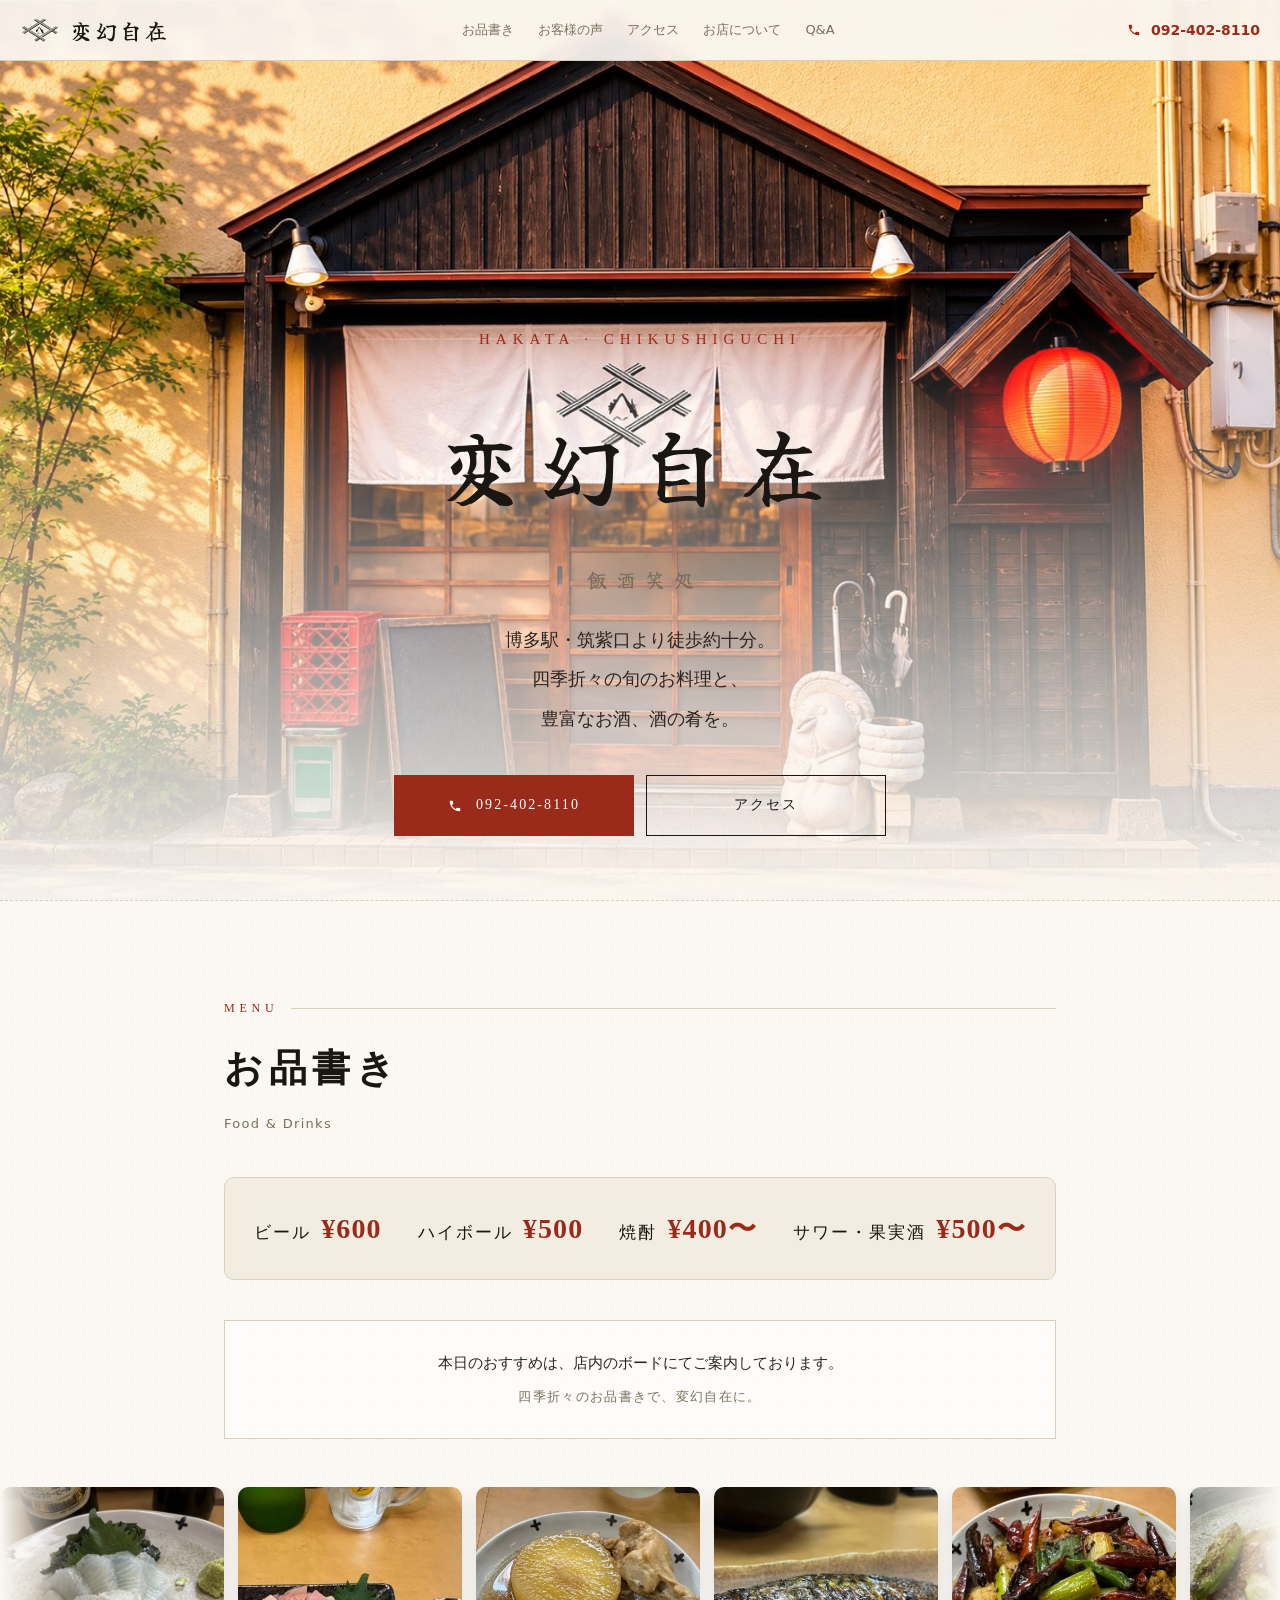
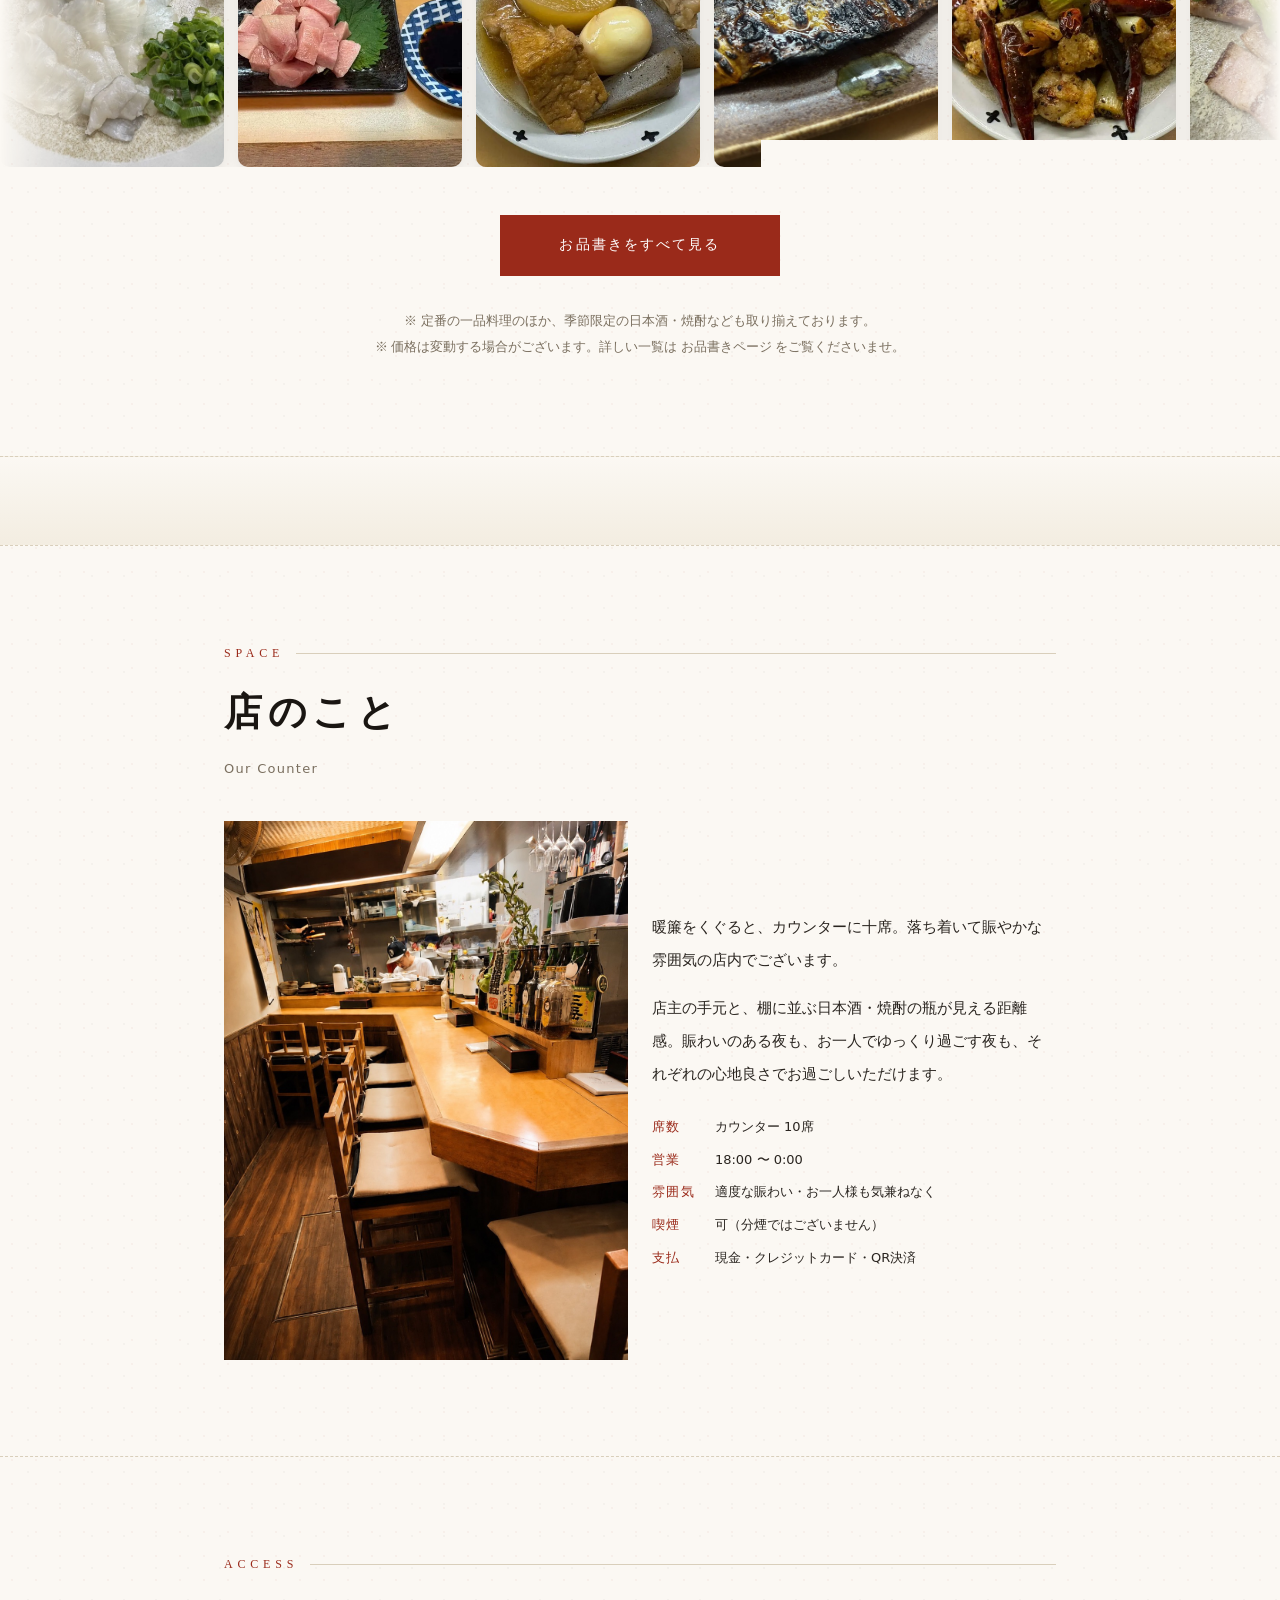
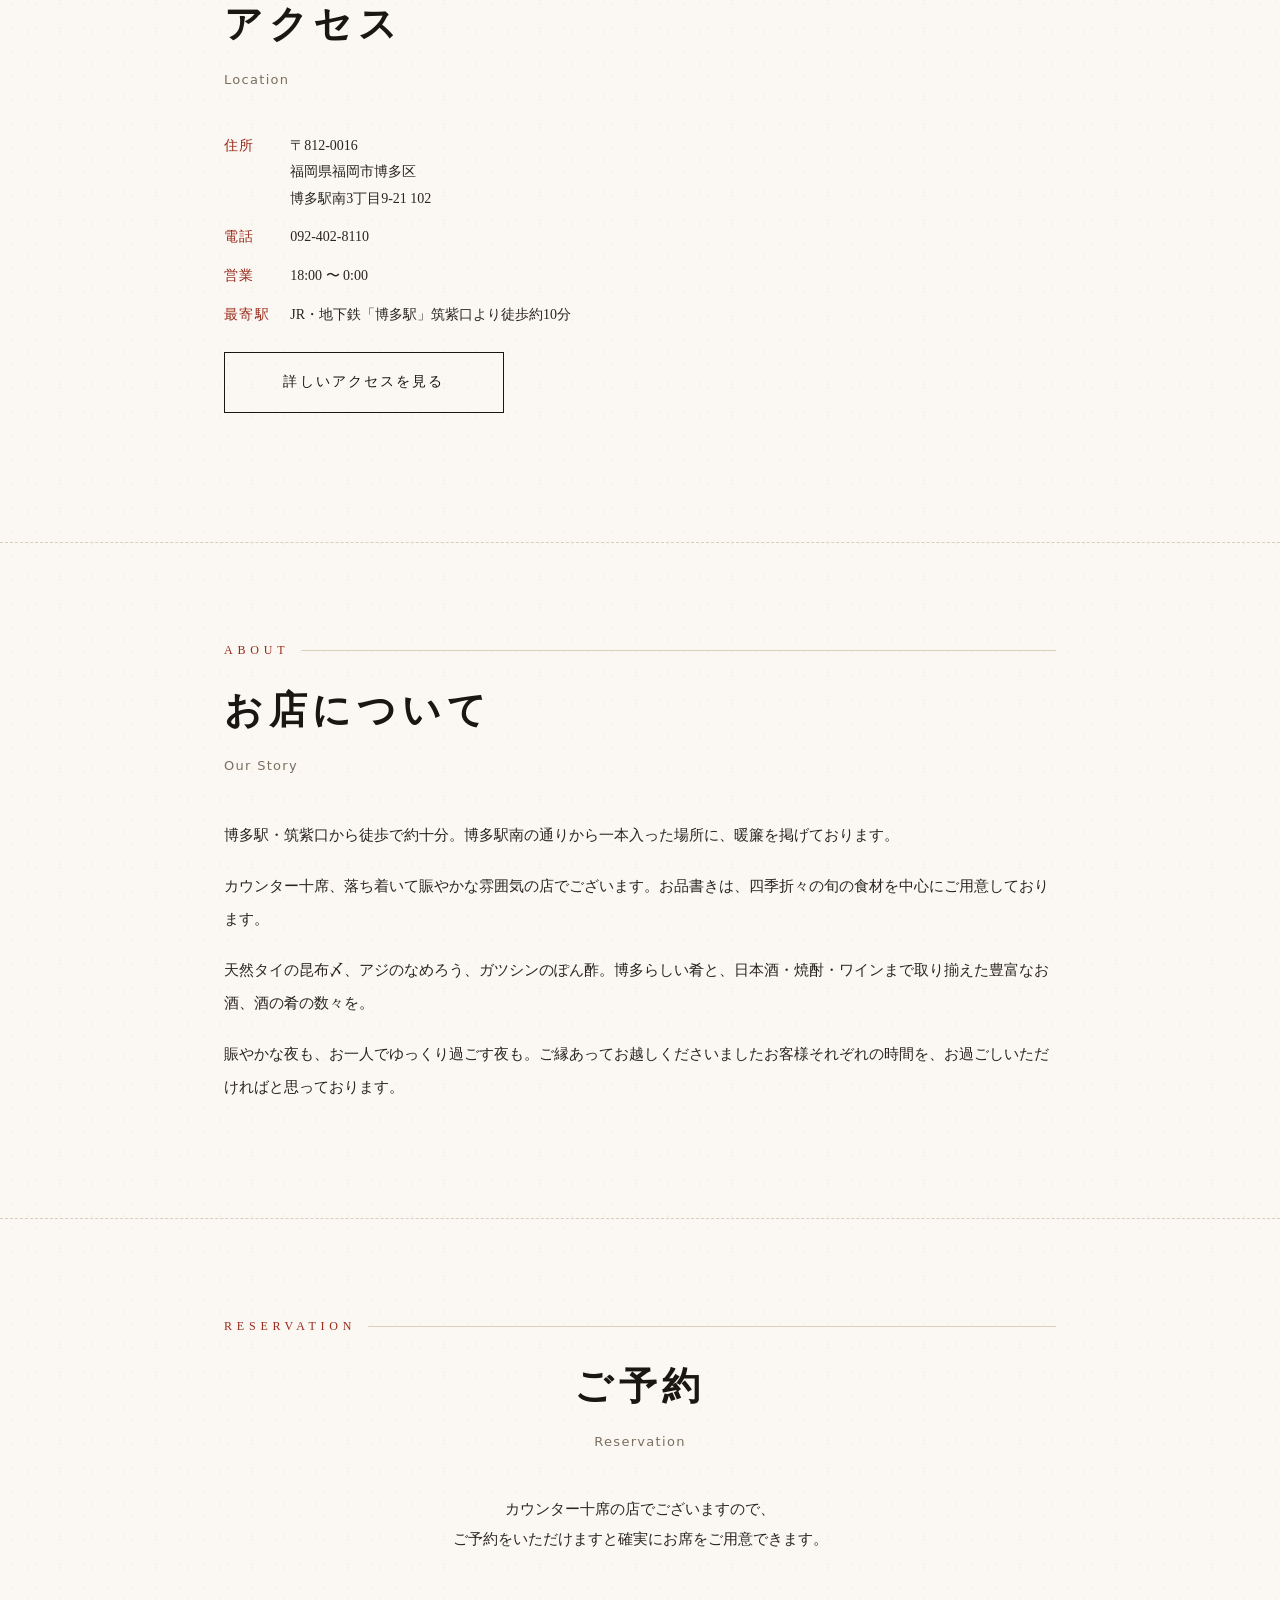
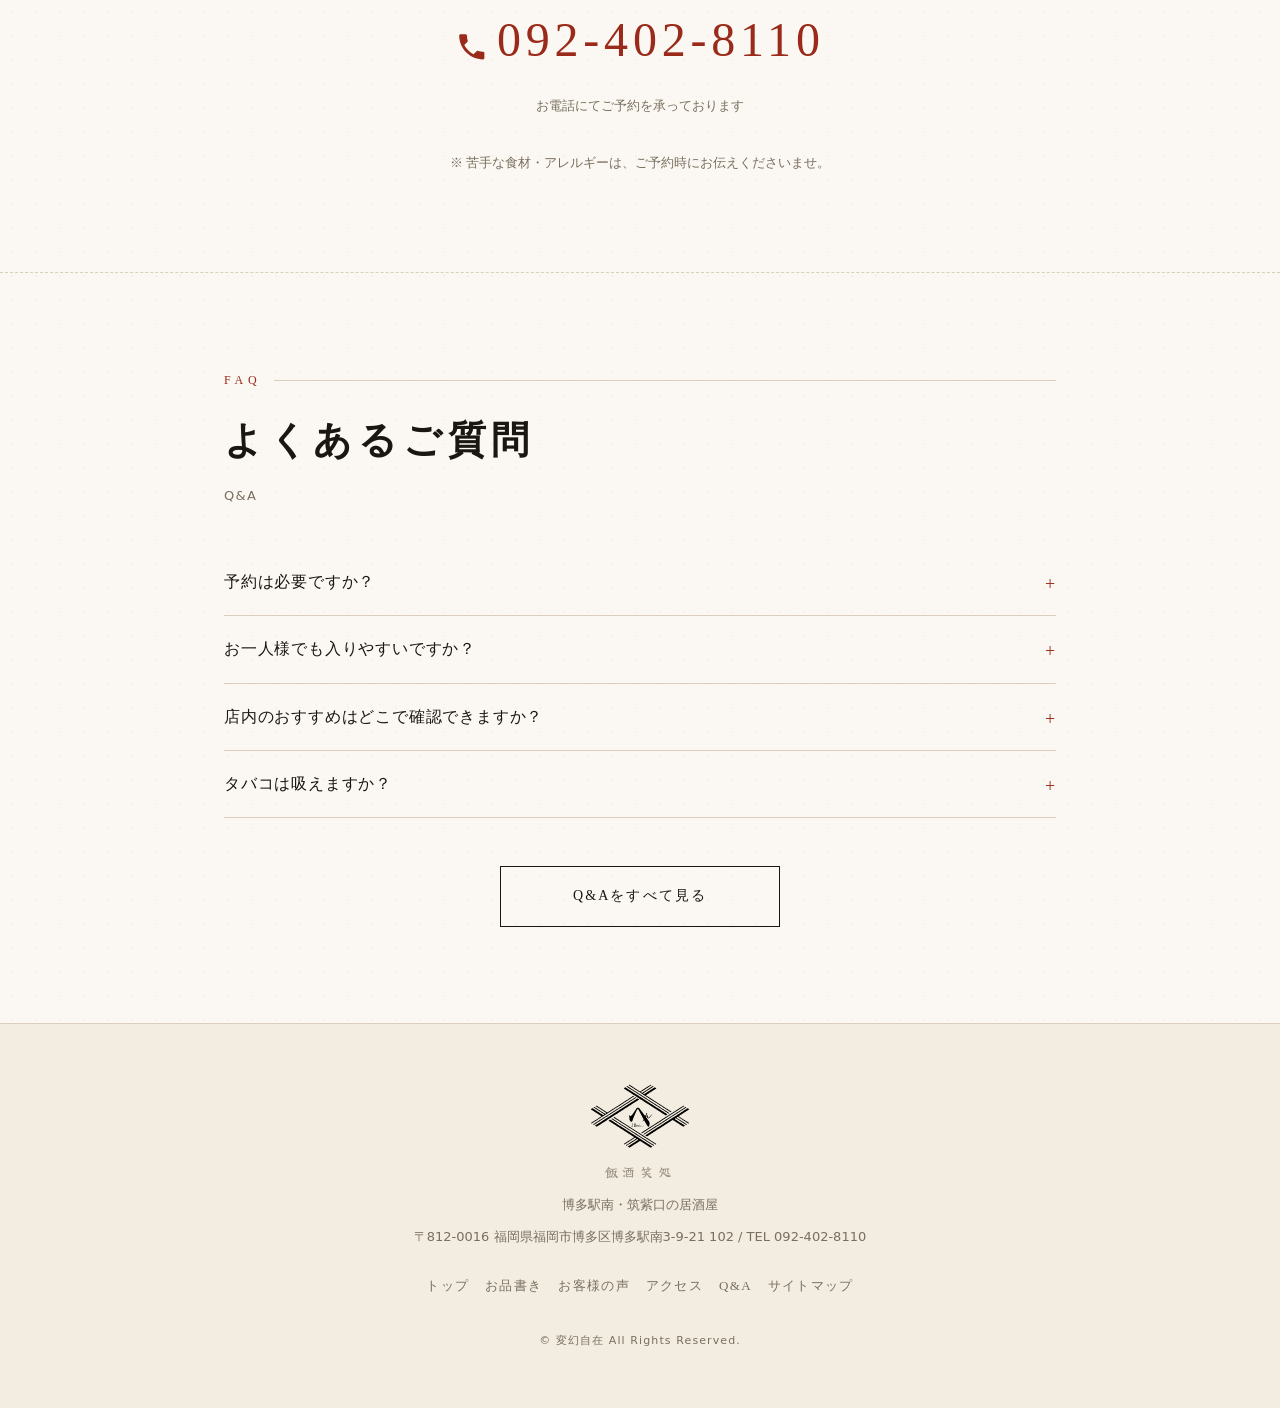
==== commit 8b215cf3: "chore: 料理画像の webp を全削除→EXIF transpose込みで再生成 - assets/dishes/ 配下の webp 21枚を一度削除してから再生成 - ImageOps.exi" ====
--- a/index.html
+++ b/index.html
@@ -55,7 +55,7 @@
 <link rel="preconnect" href="https://fonts.googleapis.com">
 <link rel="preconnect" href="https://fonts.gstatic.com" crossorigin>
 <link rel="stylesheet" href="https://fonts.googleapis.com/css2?family=Klee+One:wght@400;600&family=Yuji+Mai&display=swap">
-<link rel="stylesheet" href="/assets/style.css?v=20260519q">
+<link rel="stylesheet" href="/assets/style.css?v=20260519r">
 
 <script type="application/ld+json">
 {
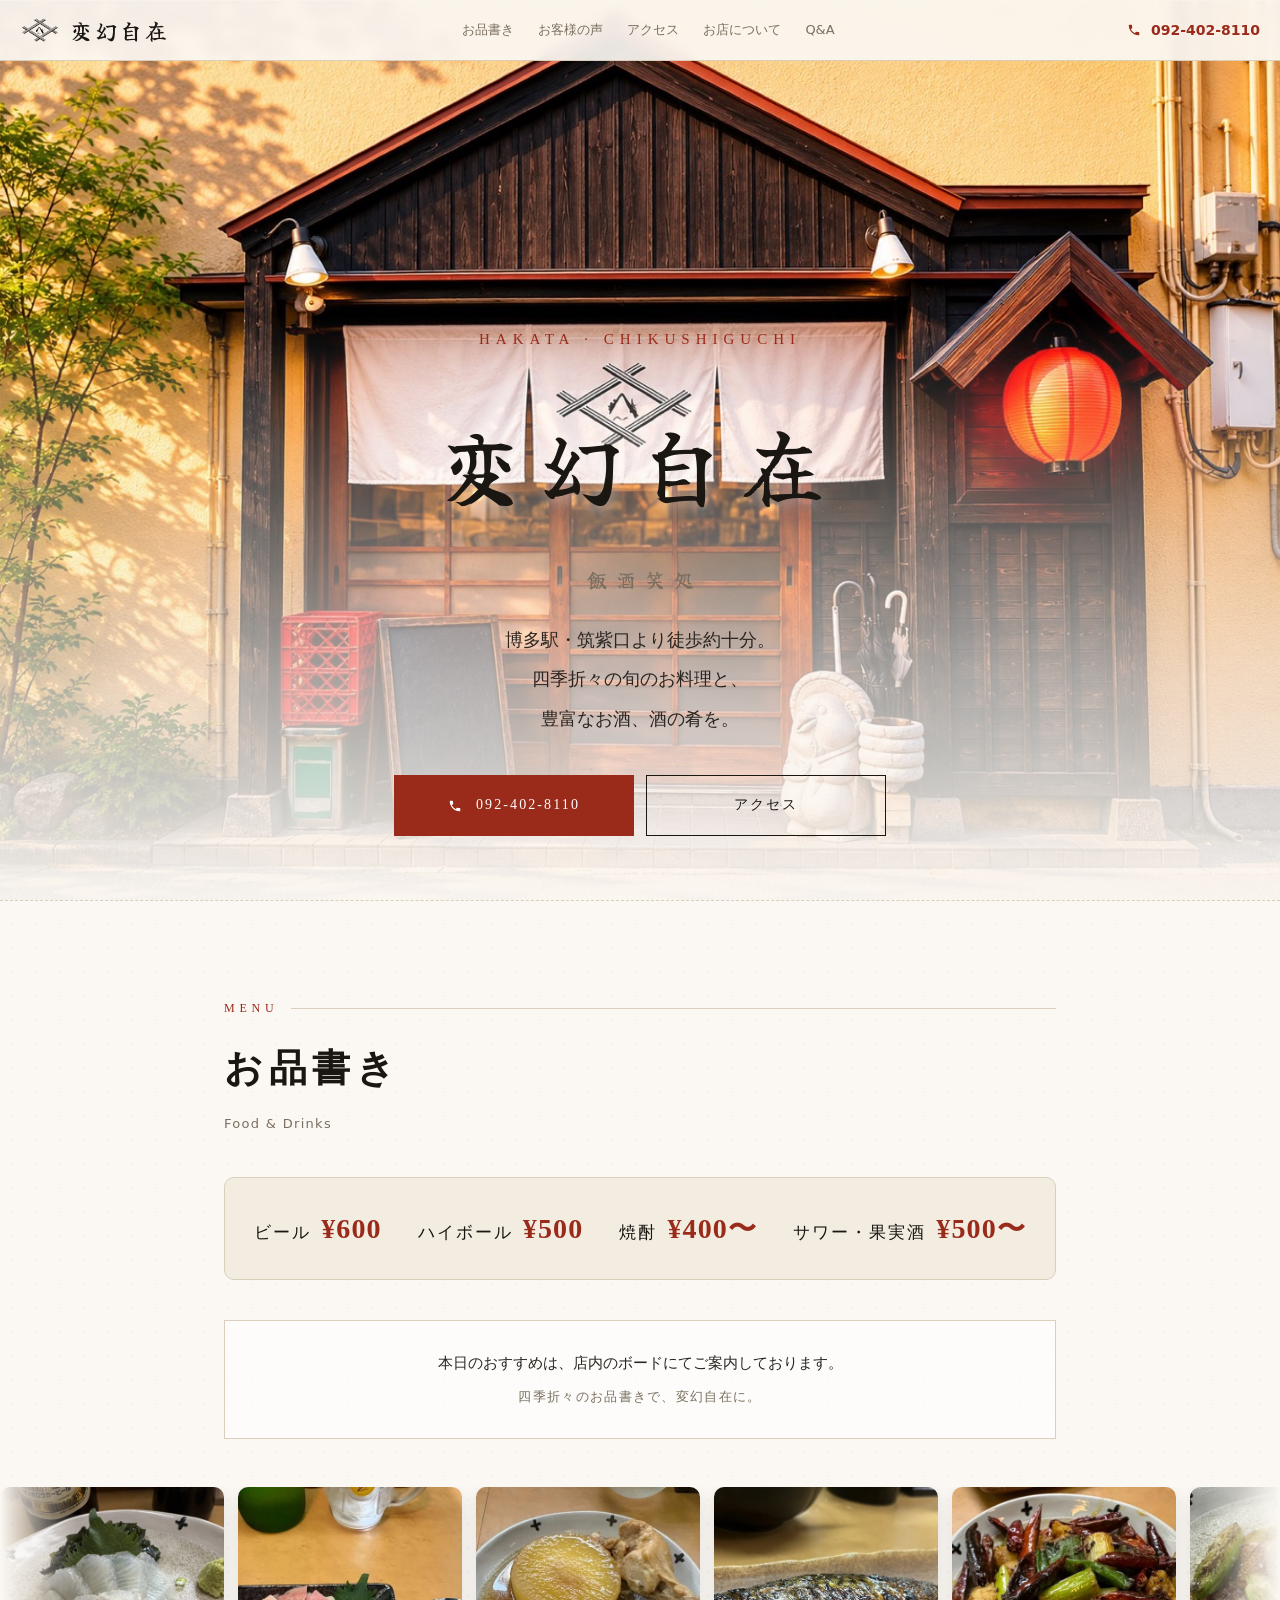
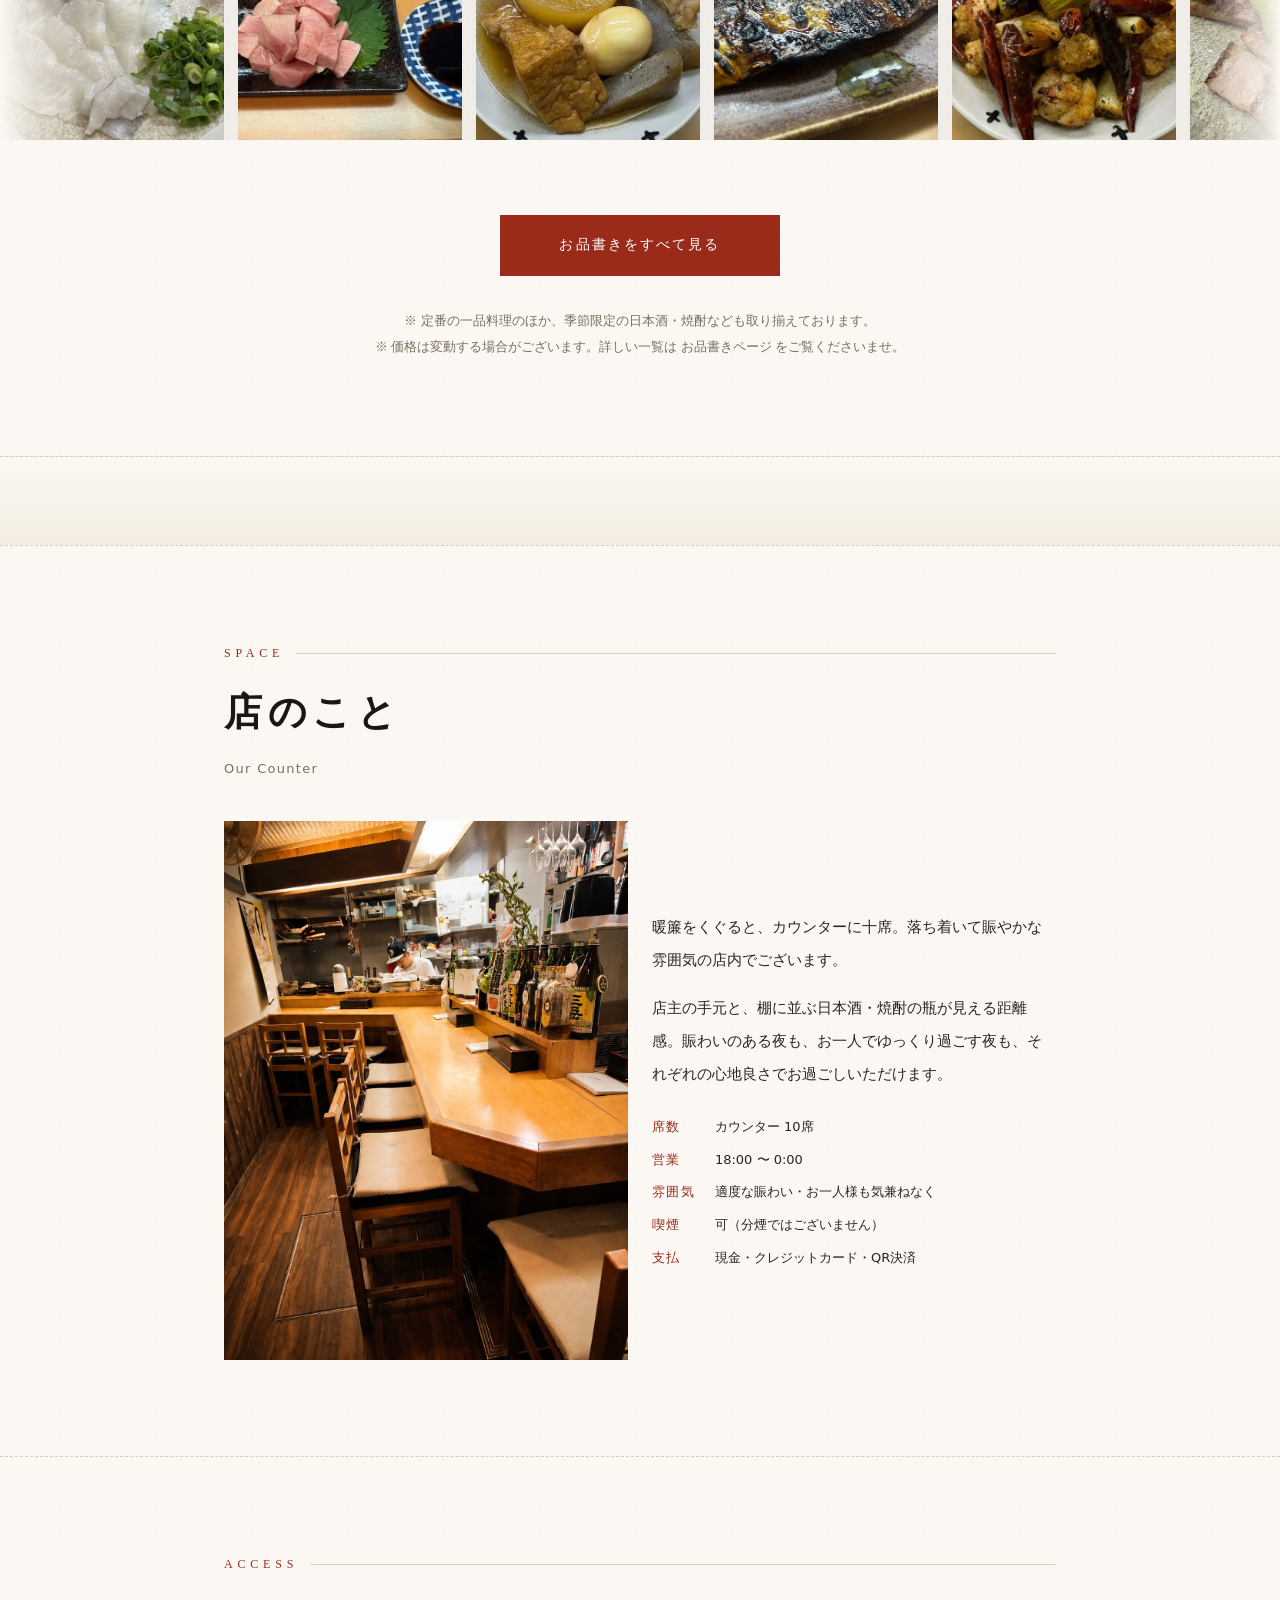
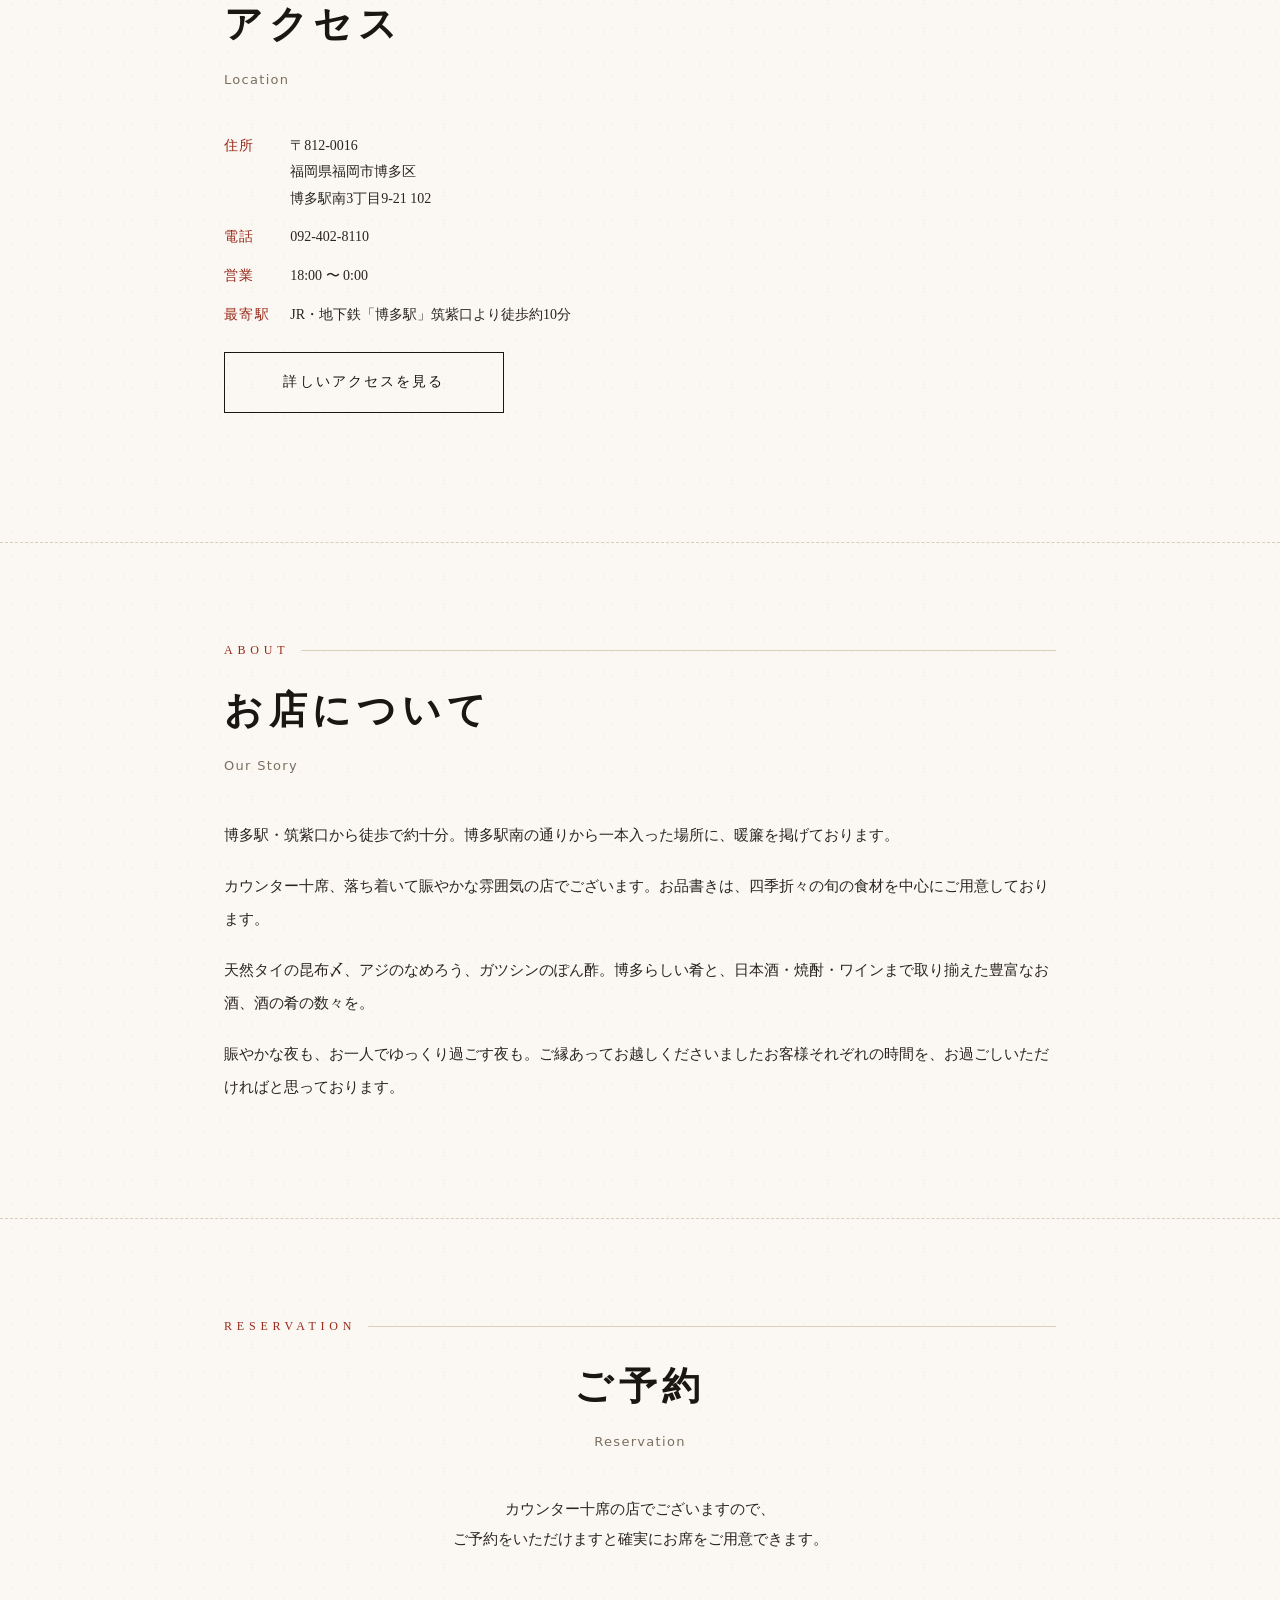
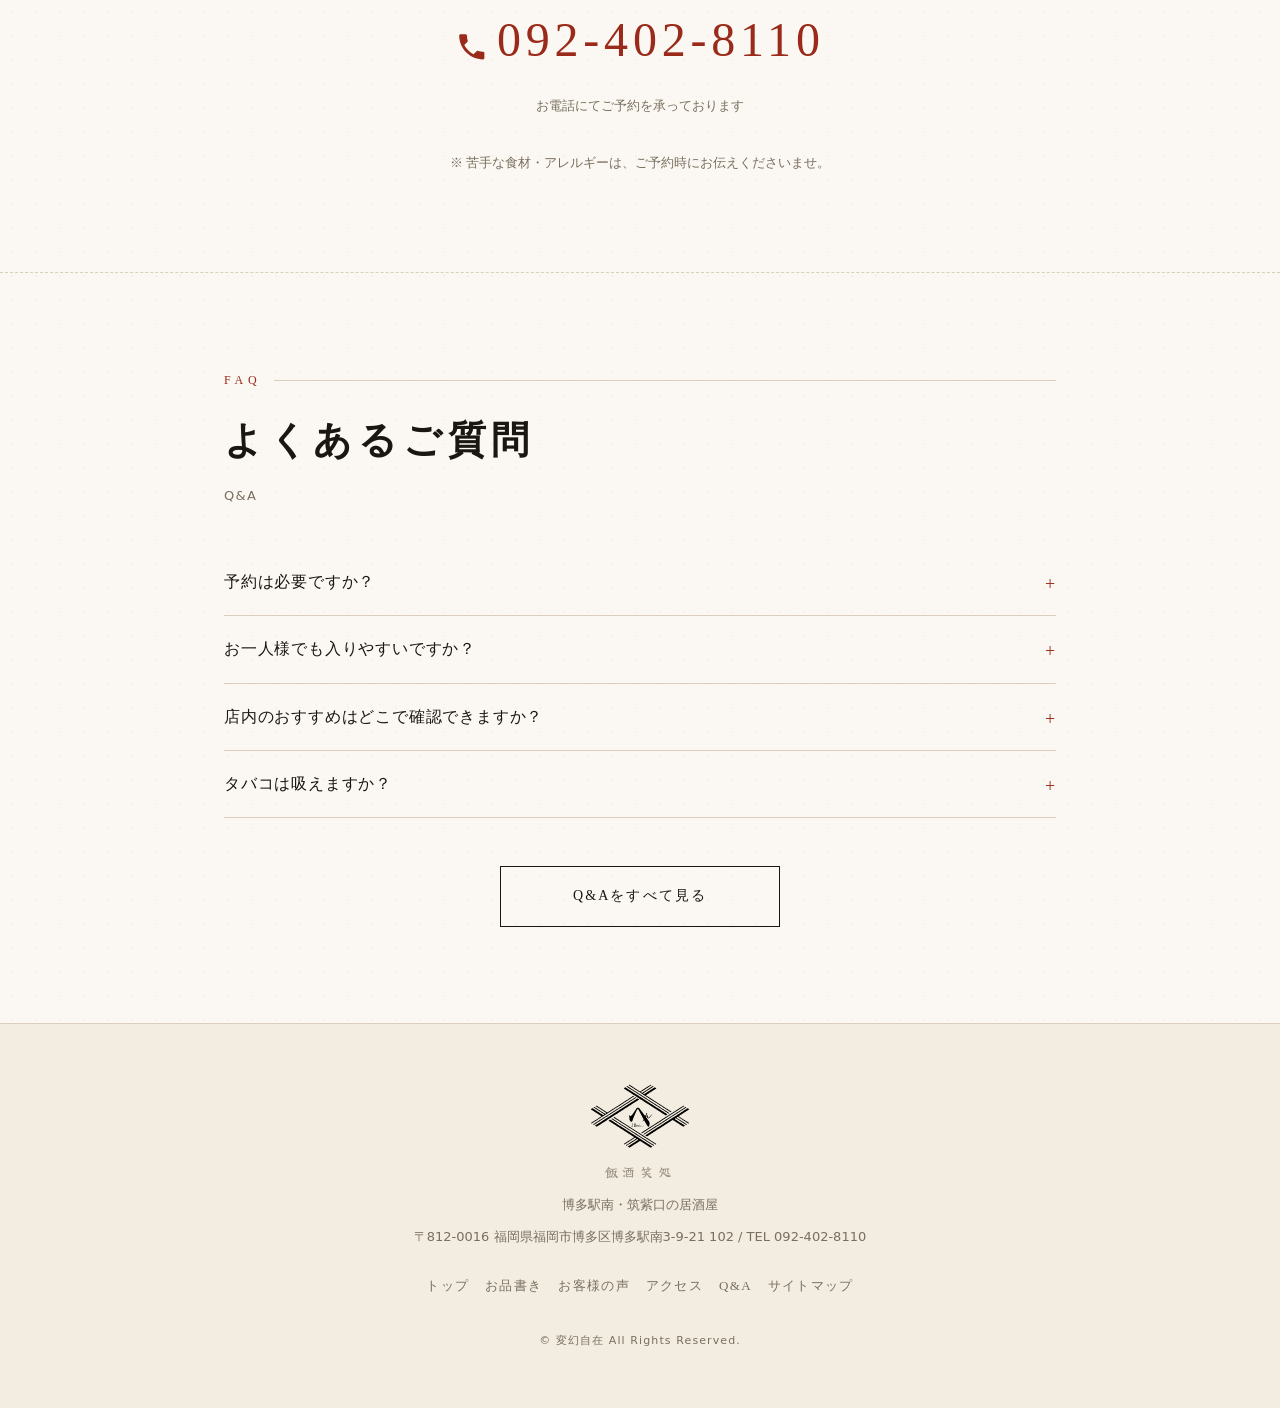
==== commit 9c128cfc: "fix: 横長6枚を中央クロップで縦長4:5に統一、サイトの縦長カードと整合 - 横長(1250x1000)で残っていた7枚（gyu-tataki-negi/horenso-ohitashi/kara" ====
--- a/index.html
+++ b/index.html
@@ -55,7 +55,7 @@
 <link rel="preconnect" href="https://fonts.googleapis.com">
 <link rel="preconnect" href="https://fonts.gstatic.com" crossorigin>
 <link rel="stylesheet" href="https://fonts.googleapis.com/css2?family=Klee+One:wght@400;600&family=Yuji+Mai&display=swap">
-<link rel="stylesheet" href="/assets/style.css?v=20260519r">
+<link rel="stylesheet" href="/assets/style.css?v=20260519s">
 
 <script type="application/ld+json">
 {
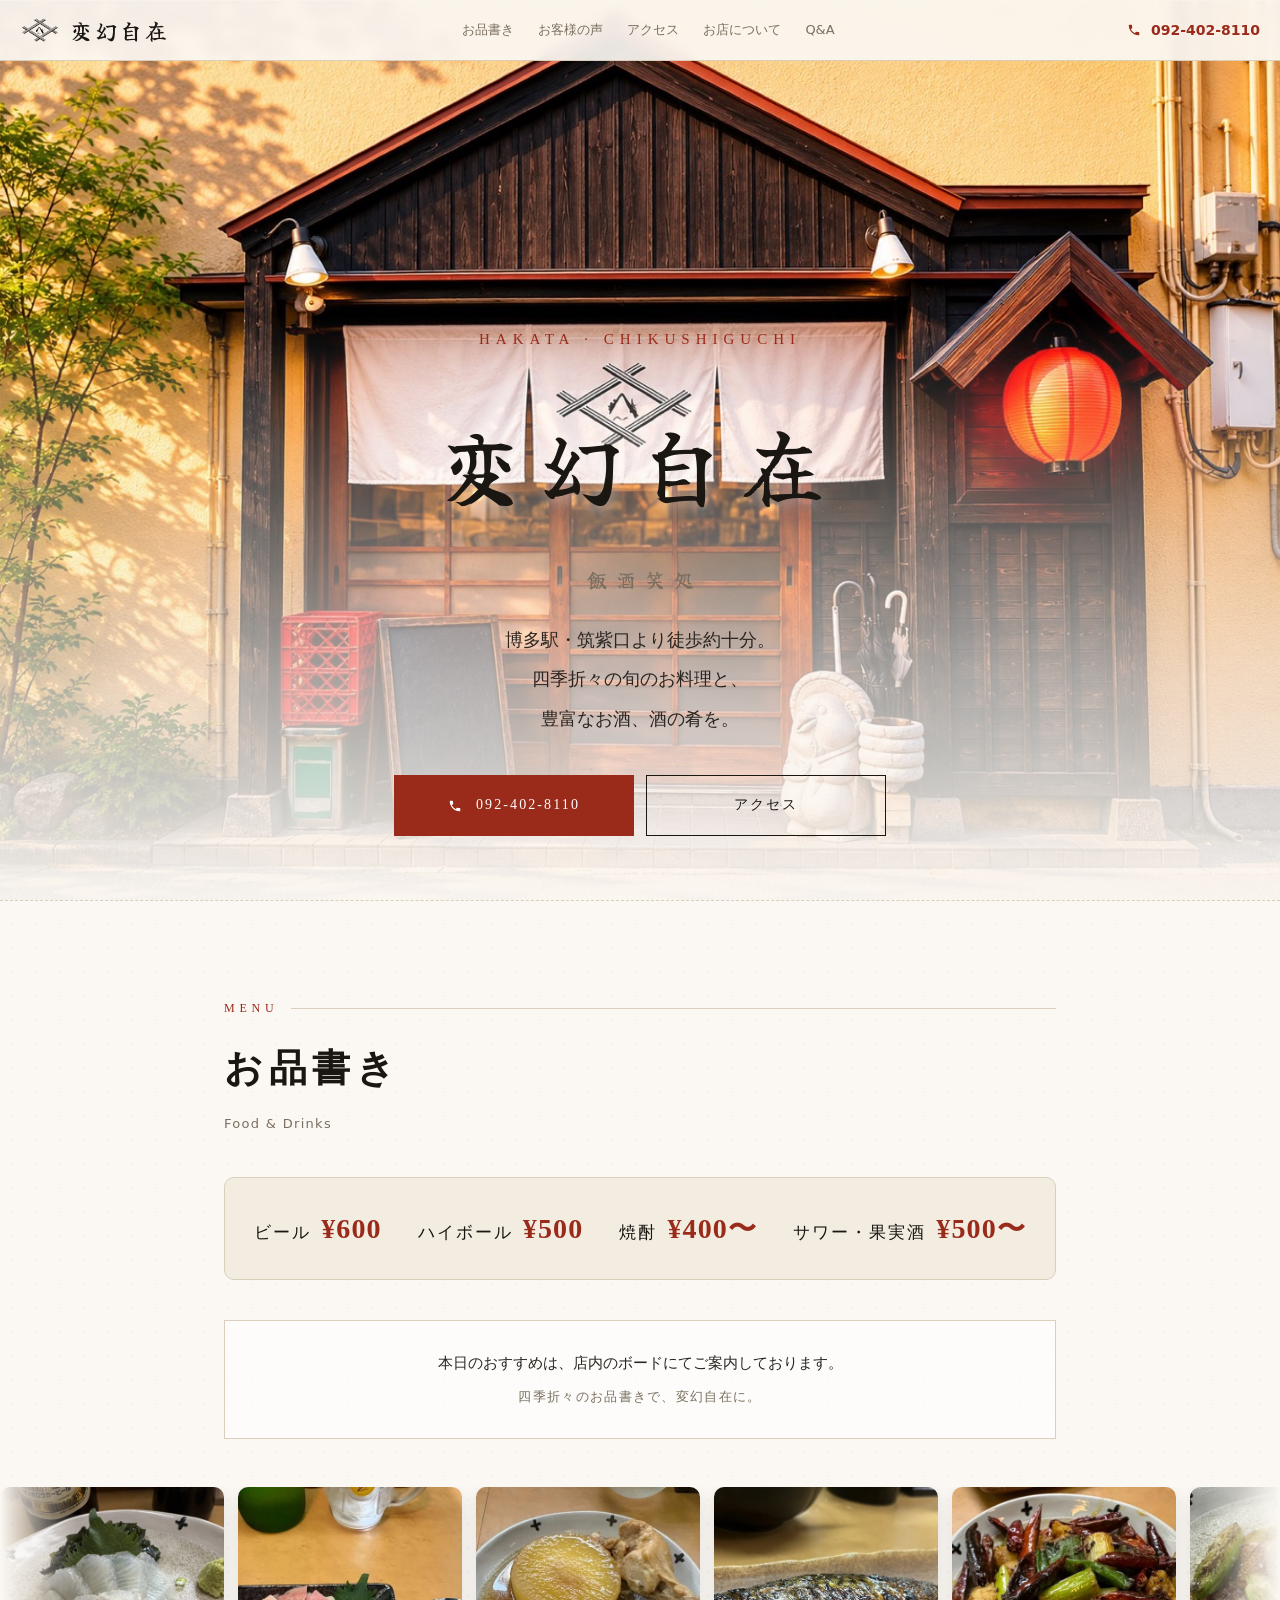
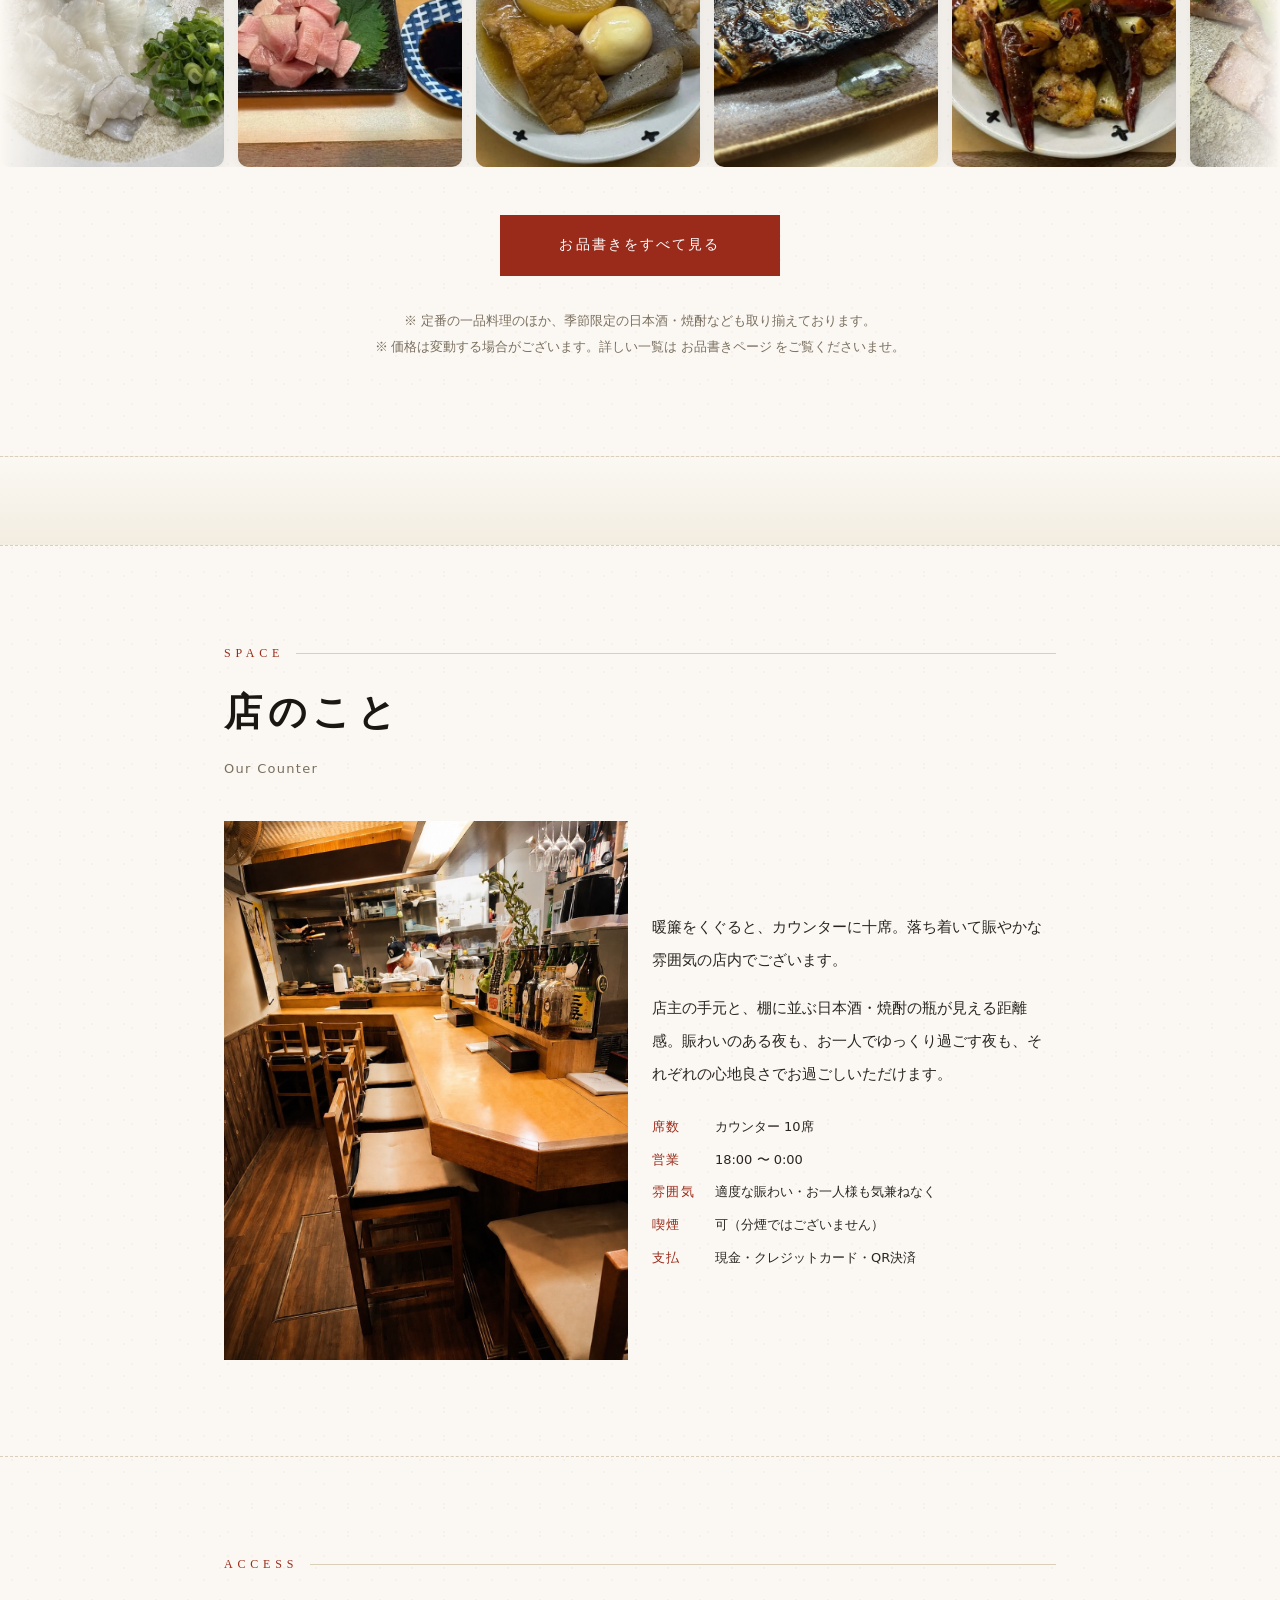
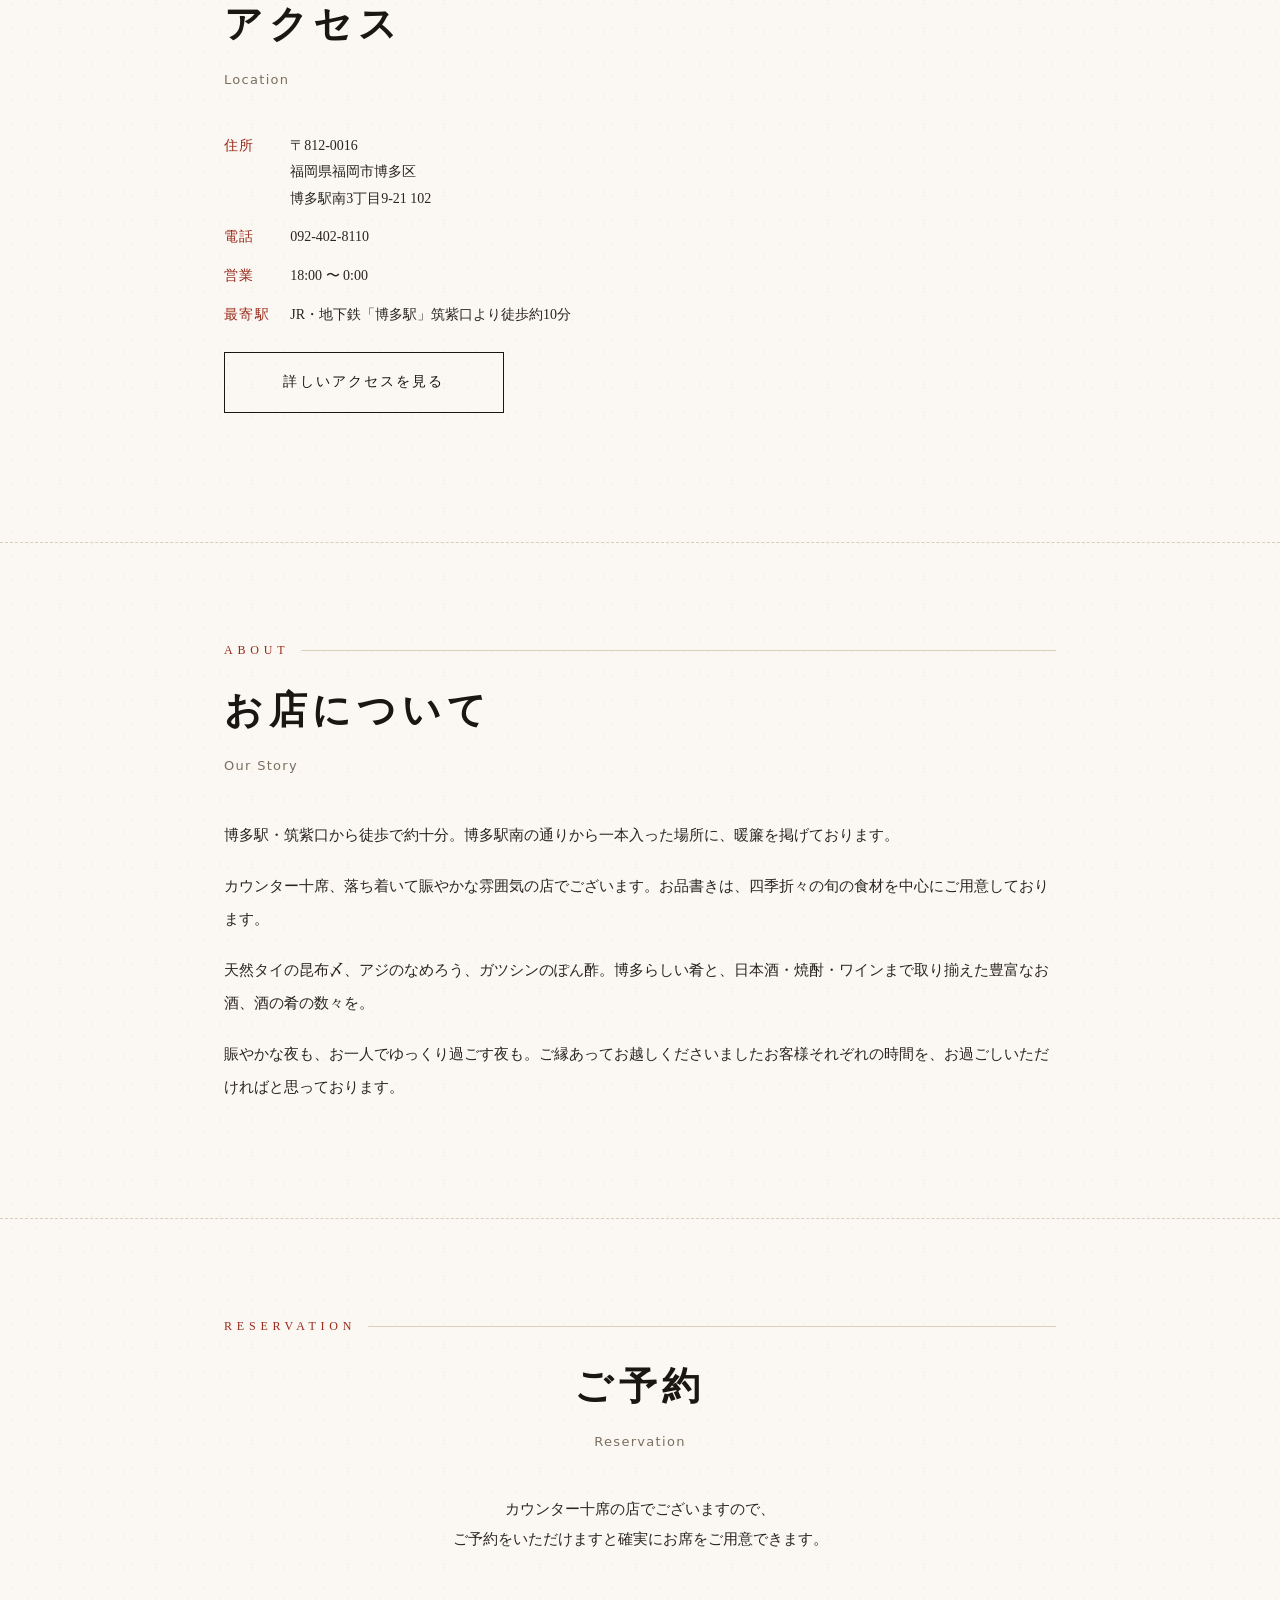
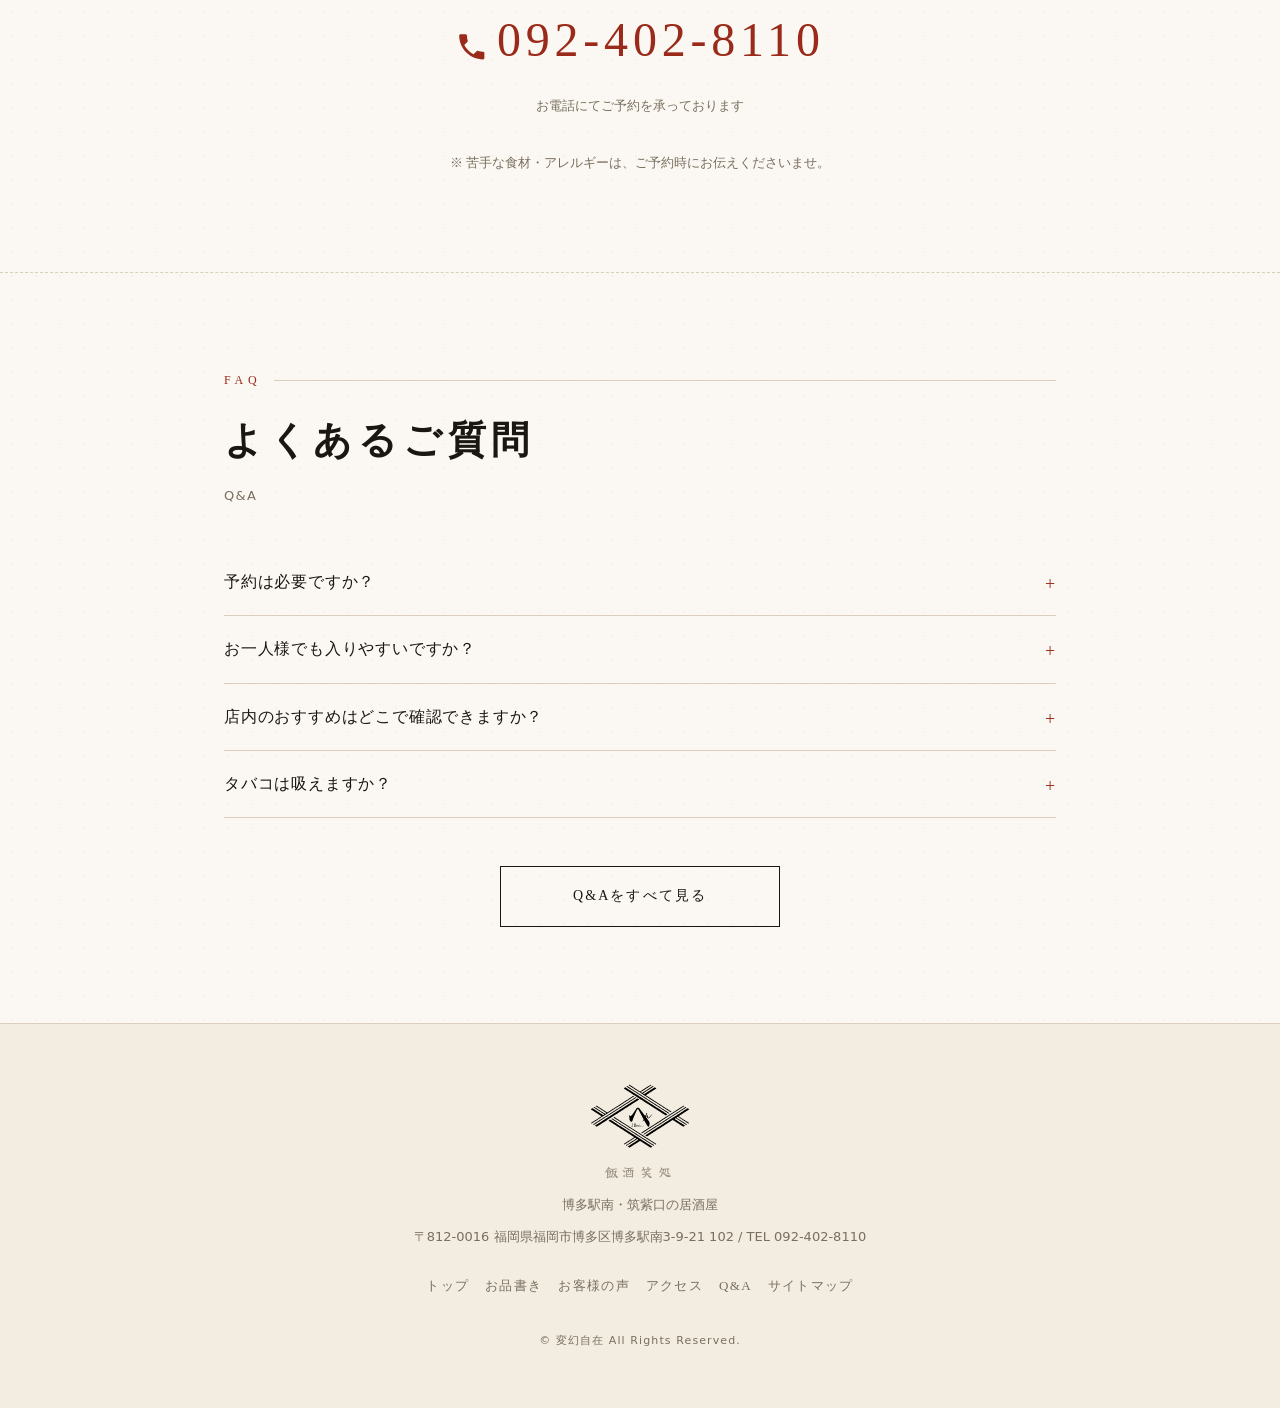
==== commit 43094ed4: "fix: 料理画像URLにキャッシュバスタ ?v=20260519t を付与（Cache-Control: immutable 突破） - _headers の Cache-Control: publ" ====
--- a/index.html
+++ b/index.html
@@ -55,7 +55,7 @@
 <link rel="preconnect" href="https://fonts.googleapis.com">
 <link rel="preconnect" href="https://fonts.gstatic.com" crossorigin>
 <link rel="stylesheet" href="https://fonts.googleapis.com/css2?family=Klee+One:wght@400;600&family=Yuji+Mai&display=swap">
-<link rel="stylesheet" href="/assets/style.css?v=20260519s">
+<link rel="stylesheet" href="/assets/style.css?v=20260519t">
 
 <script type="application/ld+json">
 {
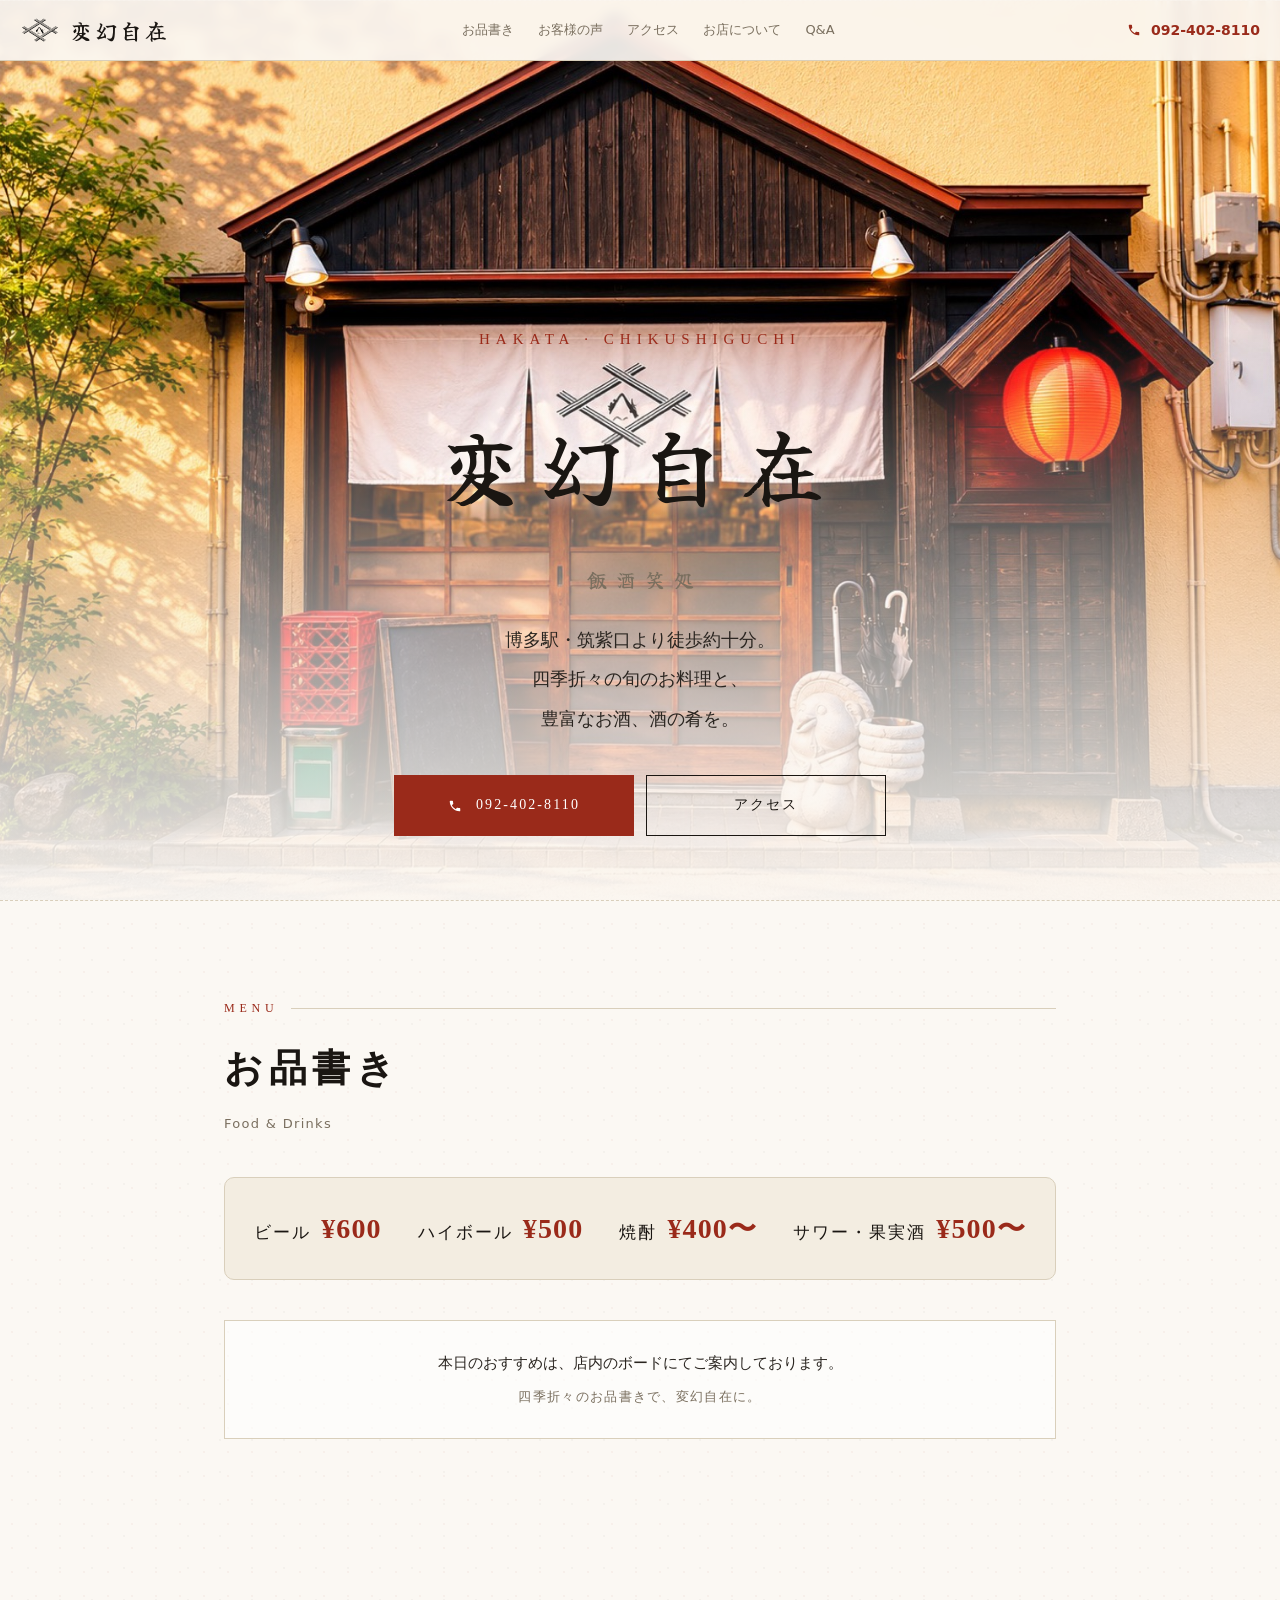
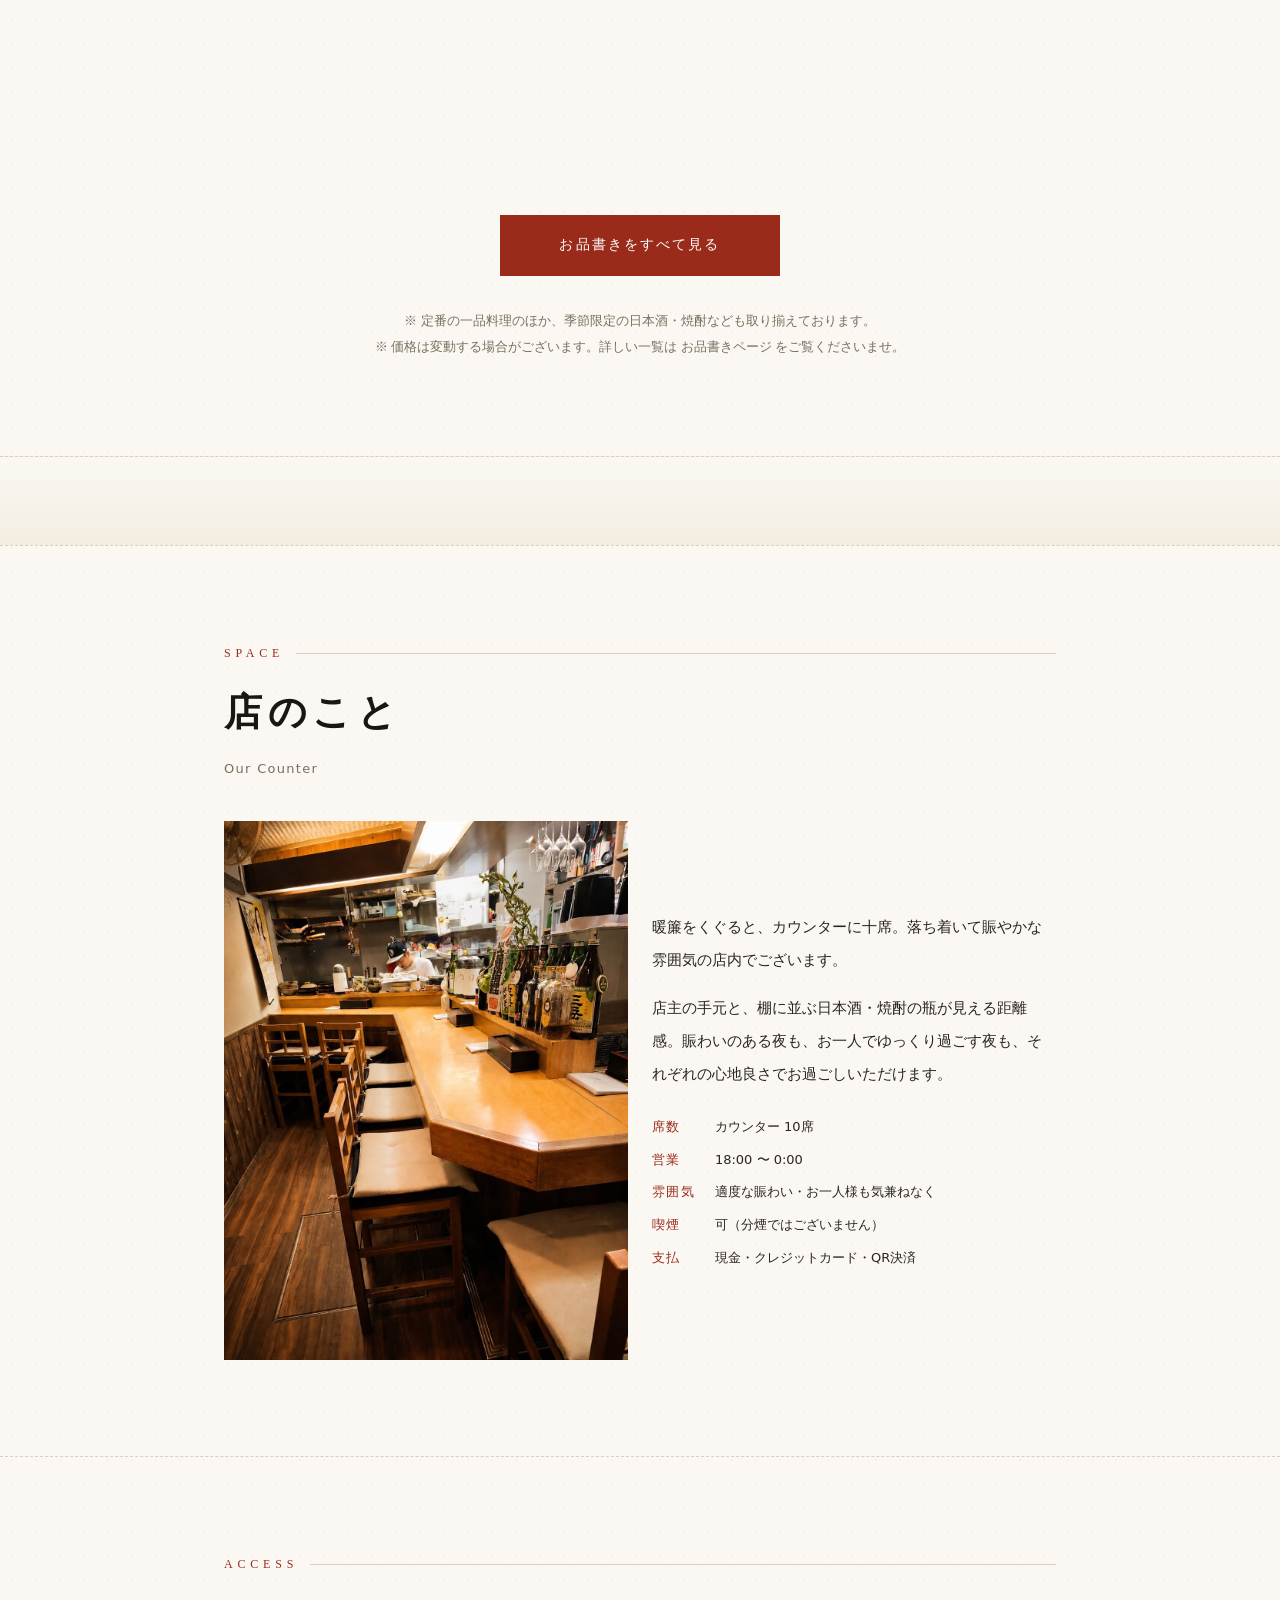
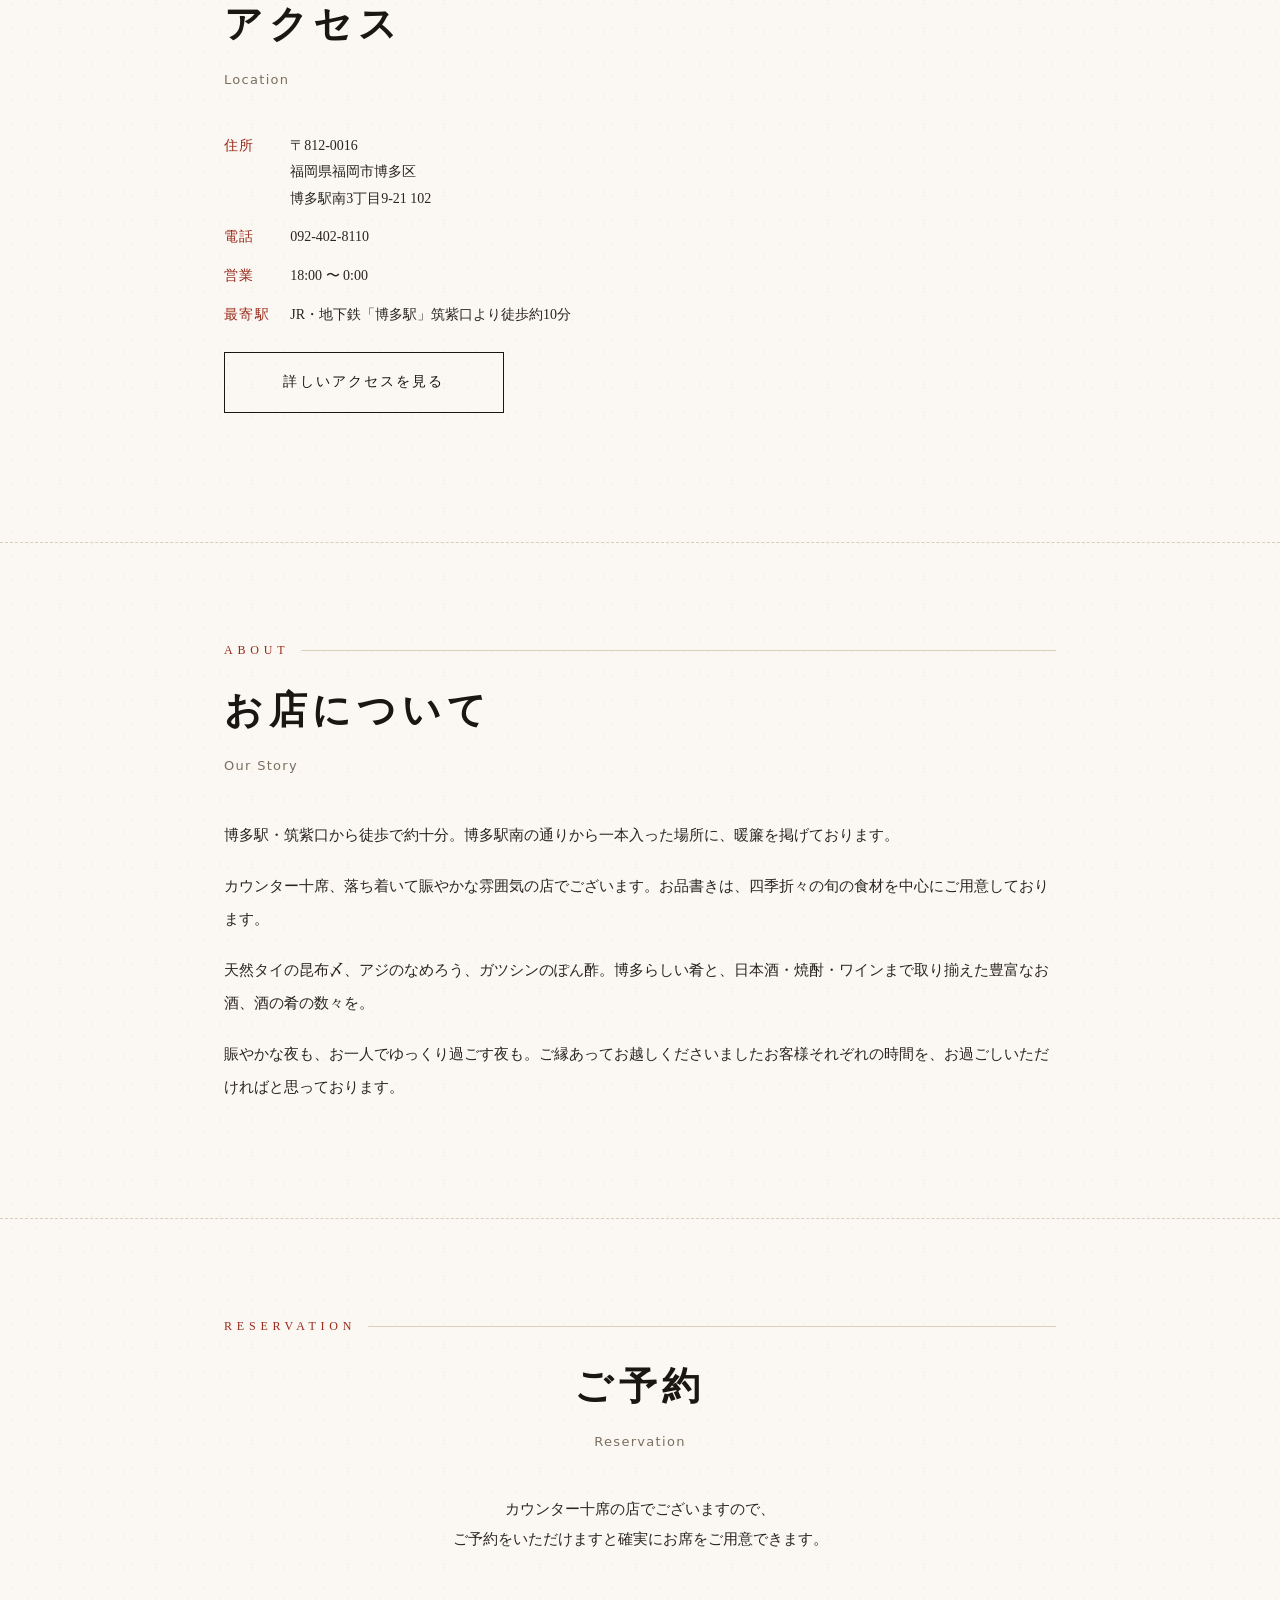
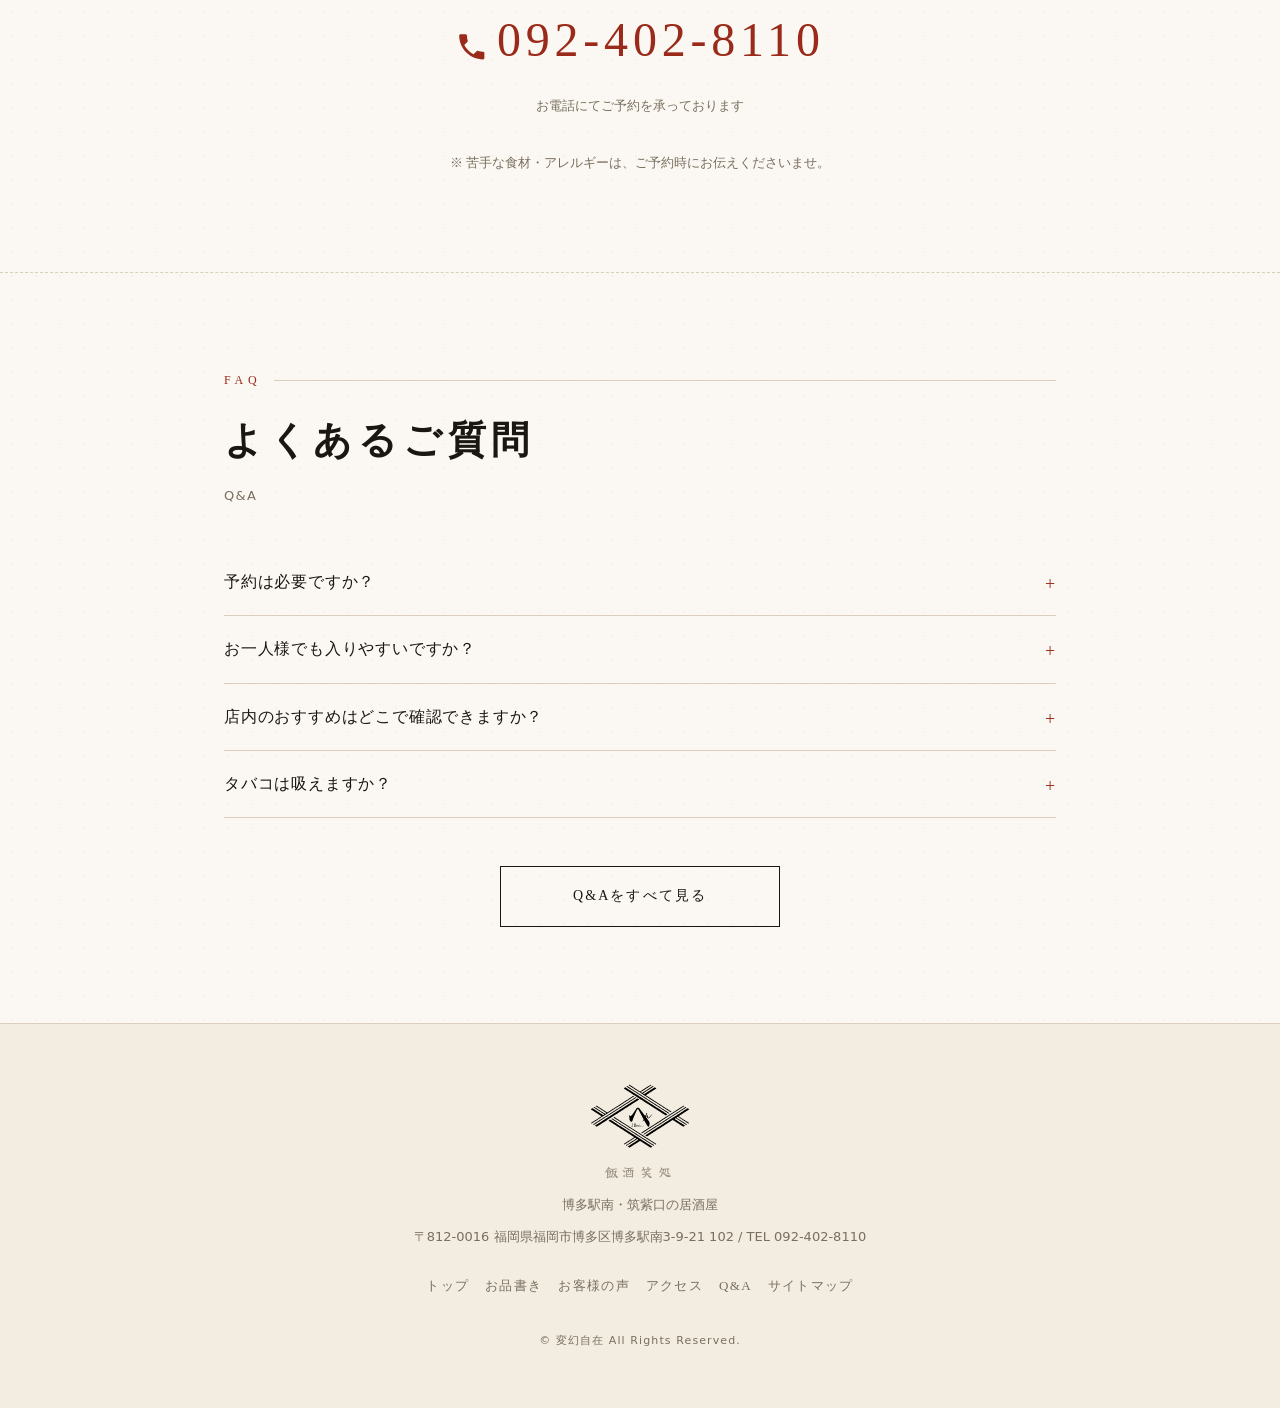
==== commit 5793260f: "fix: prevent mobile hero image clipping" ====
--- a/index.html
+++ b/index.html
@@ -55,7 +55,7 @@
 <link rel="preconnect" href="https://fonts.googleapis.com">
 <link rel="preconnect" href="https://fonts.gstatic.com" crossorigin>
 <link rel="stylesheet" href="https://fonts.googleapis.com/css2?family=Klee+One:wght@400;600&family=Yuji+Mai&display=swap">
-<link rel="stylesheet" href="/assets/style.css?v=20260519t">
+<link rel="stylesheet" href="/assets/style.css?v=20260525b">
 
 <script type="application/ld+json">
 {
@@ -69,11 +69,11 @@
   "image": [
     "https://hengenjizai-hakata.com/assets/exterior.jpg",
     "https://hengenjizai-hakata.com/assets/interior.jpg",
-    "https://hengenjizai-hakata.com/assets/dishes/sashimi-tai-sapporo.jpg",
-    "https://hengenjizai-hakata.com/assets/dishes/sashimi-otoro.jpg",
-    "https://hengenjizai-hakata.com/assets/dishes/oden-moriawase.jpg",
-    "https://hengenjizai-hakata.com/assets/dishes/saba-shioyaki.jpg",
-    "https://hengenjizai-hakata.com/assets/dishes/gyu-tataki-sansho.jpg"
+    "https://hengenjizai-hakata.com/assets/dishes/sashimi-tai-sapporo.jpg?v=20260519t",
+    "https://hengenjizai-hakata.com/assets/dishes/sashimi-otoro.jpg?v=20260519t",
+    "https://hengenjizai-hakata.com/assets/dishes/oden-moriawase.jpg?v=20260519t",
+    "https://hengenjizai-hakata.com/assets/dishes/saba-shioyaki.jpg?v=20260519t",
+    "https://hengenjizai-hakata.com/assets/dishes/gyu-tataki-sansho.jpg?v=20260519t"
   ],
   "logo": "https://hengenjizai-hakata.com/assets/logo.svg",
   "address": {
@@ -266,7 +266,10 @@
 
 <!-- Hero -->
 <section class="hero" id="hero">
-  <img class="hero-img" src="/assets/exterior.jpg" alt="変幻自在 外観（暖簾と赤提灯）" loading="eager" fetchpriority="high">
+  <picture class="hero-picture">
+    <source media="(max-width: 720px)" srcset="/assets/hero/mobile-hero-poster.jpg?v=20260525">
+    <img class="hero-img" src="/assets/exterior.jpg" alt="変幻自在 外観（暖簾と赤提灯）" loading="eager" fetchpriority="high">
+  </picture>
   <div class="hero-content">
     <div class="sub">HAKATA · CHIKUSHIGUCHI</div>
     <h1 class="font-shodo">変幻自在</h1>
@@ -333,27 +336,27 @@
 
     <div class="dishes-marquee" aria-label="お料理イメージのスクロール">
       <div class="dishes-track">
-        <picture class="dishes-card"><source srcset="/assets/dishes/sashimi-tai-sapporo.webp" type="image/webp"><img src="/assets/dishes/sashimi-tai-sapporo.jpg" alt="天然タイのお造りとサッポロビール" loading="lazy" decoding="async"></picture>
-        <picture class="dishes-card"><source srcset="/assets/dishes/sashimi-otoro.webp" type="image/webp"><img src="/assets/dishes/sashimi-otoro.jpg" alt="中トロの角切り" loading="lazy" decoding="async"></picture>
-        <picture class="dishes-card"><source srcset="/assets/dishes/oden-moriawase.webp" type="image/webp"><img src="/assets/dishes/oden-moriawase.jpg" alt="おでん盛り合わせ" loading="lazy" decoding="async"></picture>
-        <picture class="dishes-card"><source srcset="/assets/dishes/saba-shioyaki.webp" type="image/webp"><img src="/assets/dishes/saba-shioyaki.jpg" alt="焼き鯖" loading="lazy" decoding="async"></picture>
-        <picture class="dishes-card"><source srcset="/assets/dishes/karaage-chili.webp" type="image/webp"><img src="/assets/dishes/karaage-chili.jpg" alt="鶏の唐揚げと唐辛子" loading="lazy" decoding="async"></picture>
-        <picture class="dishes-card"><source srcset="/assets/dishes/gyu-tataki-sansho.webp" type="image/webp"><img src="/assets/dishes/gyu-tataki-sansho.jpg" alt="牛のたたき、山椒の葉添え" loading="lazy" decoding="async"></picture>
-        <picture class="dishes-card"><source srcset="/assets/dishes/gyu-cabbage-teppan.webp" type="image/webp"><img src="/assets/dishes/gyu-cabbage-teppan.jpg" alt="牛肉とキャベツの鉄板炒め" loading="lazy" decoding="async"></picture>
-        <picture class="dishes-card"><source srcset="/assets/dishes/tempura-sansai.webp" type="image/webp"><img src="/assets/dishes/tempura-sansai.jpg" alt="山菜の天ぷら" loading="lazy" decoding="async"></picture>
-        <picture class="dishes-card"><source srcset="/assets/dishes/ika-satoimo.webp" type="image/webp"><img src="/assets/dishes/ika-satoimo.jpg" alt="イカと里芋の煮物" loading="lazy" decoding="async"></picture>
-        <picture class="dishes-card"><source srcset="/assets/dishes/caesar-salad.webp" type="image/webp"><img src="/assets/dishes/caesar-salad.jpg" alt="シーザーサラダ" loading="lazy" decoding="async"></picture>
+        <picture class="dishes-card"><source srcset="/assets/dishes/sashimi-tai-sapporo.webp?v=20260519t" type="image/webp"><img src="/assets/dishes/sashimi-tai-sapporo.jpg?v=20260519t" alt="天然タイのお造りとサッポロビール" loading="lazy" decoding="async"></picture>
+        <picture class="dishes-card"><source srcset="/assets/dishes/sashimi-otoro.webp?v=20260519t" type="image/webp"><img src="/assets/dishes/sashimi-otoro.jpg?v=20260519t" alt="中トロの角切り" loading="lazy" decoding="async"></picture>
+        <picture class="dishes-card"><source srcset="/assets/dishes/oden-moriawase.webp?v=20260519t" type="image/webp"><img src="/assets/dishes/oden-moriawase.jpg?v=20260519t" alt="おでん盛り合わせ" loading="lazy" decoding="async"></picture>
+        <picture class="dishes-card"><source srcset="/assets/dishes/saba-shioyaki.webp?v=20260519t" type="image/webp"><img src="/assets/dishes/saba-shioyaki.jpg?v=20260519t" alt="焼き鯖" loading="lazy" decoding="async"></picture>
+        <picture class="dishes-card"><source srcset="/assets/dishes/karaage-chili.webp?v=20260519t" type="image/webp"><img src="/assets/dishes/karaage-chili.jpg?v=20260519t" alt="鶏の唐揚げと唐辛子" loading="lazy" decoding="async"></picture>
+        <picture class="dishes-card"><source srcset="/assets/dishes/gyu-tataki-sansho.webp?v=20260519t" type="image/webp"><img src="/assets/dishes/gyu-tataki-sansho.jpg?v=20260519t" alt="牛のたたき、山椒の葉添え" loading="lazy" decoding="async"></picture>
+        <picture class="dishes-card"><source srcset="/assets/dishes/gyu-cabbage-teppan.webp?v=20260519t" type="image/webp"><img src="/assets/dishes/gyu-cabbage-teppan.jpg?v=20260519t" alt="牛肉とキャベツの鉄板炒め" loading="lazy" decoding="async"></picture>
+        <picture class="dishes-card"><source srcset="/assets/dishes/tempura-sansai.webp?v=20260519t" type="image/webp"><img src="/assets/dishes/tempura-sansai.jpg?v=20260519t" alt="山菜の天ぷら" loading="lazy" decoding="async"></picture>
+        <picture class="dishes-card"><source srcset="/assets/dishes/ika-satoimo.webp?v=20260519t" type="image/webp"><img src="/assets/dishes/ika-satoimo.jpg?v=20260519t" alt="イカと里芋の煮物" loading="lazy" decoding="async"></picture>
+        <picture class="dishes-card"><source srcset="/assets/dishes/caesar-salad.webp?v=20260519t" type="image/webp"><img src="/assets/dishes/caesar-salad.jpg?v=20260519t" alt="シーザーサラダ" loading="lazy" decoding="async"></picture>
         <!-- duplicate for seamless loop -->
-        <picture class="dishes-card" aria-hidden="true"><source srcset="/assets/dishes/sashimi-tai-sapporo.webp" type="image/webp"><img src="/assets/dishes/sashimi-tai-sapporo.jpg" alt="" loading="lazy" decoding="async"></picture>
-        <picture class="dishes-card" aria-hidden="true"><source srcset="/assets/dishes/sashimi-otoro.webp" type="image/webp"><img src="/assets/dishes/sashimi-otoro.jpg" alt="" loading="lazy" decoding="async"></picture>
-        <picture class="dishes-card" aria-hidden="true"><source srcset="/assets/dishes/oden-moriawase.webp" type="image/webp"><img src="/assets/dishes/oden-moriawase.jpg" alt="" loading="lazy" decoding="async"></picture>
-        <picture class="dishes-card" aria-hidden="true"><source srcset="/assets/dishes/saba-shioyaki.webp" type="image/webp"><img src="/assets/dishes/saba-shioyaki.jpg" alt="" loading="lazy" decoding="async"></picture>
-        <picture class="dishes-card" aria-hidden="true"><source srcset="/assets/dishes/karaage-chili.webp" type="image/webp"><img src="/assets/dishes/karaage-chili.jpg" alt="" loading="lazy" decoding="async"></picture>
-        <picture class="dishes-card" aria-hidden="true"><source srcset="/assets/dishes/gyu-tataki-sansho.webp" type="image/webp"><img src="/assets/dishes/gyu-tataki-sansho.jpg" alt="" loading="lazy" decoding="async"></picture>
-        <picture class="dishes-card" aria-hidden="true"><source srcset="/assets/dishes/gyu-cabbage-teppan.webp" type="image/webp"><img src="/assets/dishes/gyu-cabbage-teppan.jpg" alt="" loading="lazy" decoding="async"></picture>
-        <picture class="dishes-card" aria-hidden="true"><source srcset="/assets/dishes/tempura-sansai.webp" type="image/webp"><img src="/assets/dishes/tempura-sansai.jpg" alt="" loading="lazy" decoding="async"></picture>
-        <picture class="dishes-card" aria-hidden="true"><source srcset="/assets/dishes/ika-satoimo.webp" type="image/webp"><img src="/assets/dishes/ika-satoimo.jpg" alt="" loading="lazy" decoding="async"></picture>
-        <picture class="dishes-card" aria-hidden="true"><source srcset="/assets/dishes/caesar-salad.webp" type="image/webp"><img src="/assets/dishes/caesar-salad.jpg" alt="" loading="lazy" decoding="async"></picture>
+        <picture class="dishes-card" aria-hidden="true"><source srcset="/assets/dishes/sashimi-tai-sapporo.webp?v=20260519t" type="image/webp"><img src="/assets/dishes/sashimi-tai-sapporo.jpg?v=20260519t" alt="" loading="lazy" decoding="async"></picture>
+        <picture class="dishes-card" aria-hidden="true"><source srcset="/assets/dishes/sashimi-otoro.webp?v=20260519t" type="image/webp"><img src="/assets/dishes/sashimi-otoro.jpg?v=20260519t" alt="" loading="lazy" decoding="async"></picture>
+        <picture class="dishes-card" aria-hidden="true"><source srcset="/assets/dishes/oden-moriawase.webp?v=20260519t" type="image/webp"><img src="/assets/dishes/oden-moriawase.jpg?v=20260519t" alt="" loading="lazy" decoding="async"></picture>
+        <picture class="dishes-card" aria-hidden="true"><source srcset="/assets/dishes/saba-shioyaki.webp?v=20260519t" type="image/webp"><img src="/assets/dishes/saba-shioyaki.jpg?v=20260519t" alt="" loading="lazy" decoding="async"></picture>
+        <picture class="dishes-card" aria-hidden="true"><source srcset="/assets/dishes/karaage-chili.webp?v=20260519t" type="image/webp"><img src="/assets/dishes/karaage-chili.jpg?v=20260519t" alt="" loading="lazy" decoding="async"></picture>
+        <picture class="dishes-card" aria-hidden="true"><source srcset="/assets/dishes/gyu-tataki-sansho.webp?v=20260519t" type="image/webp"><img src="/assets/dishes/gyu-tataki-sansho.jpg?v=20260519t" alt="" loading="lazy" decoding="async"></picture>
+        <picture class="dishes-card" aria-hidden="true"><source srcset="/assets/dishes/gyu-cabbage-teppan.webp?v=20260519t" type="image/webp"><img src="/assets/dishes/gyu-cabbage-teppan.jpg?v=20260519t" alt="" loading="lazy" decoding="async"></picture>
+        <picture class="dishes-card" aria-hidden="true"><source srcset="/assets/dishes/tempura-sansai.webp?v=20260519t" type="image/webp"><img src="/assets/dishes/tempura-sansai.jpg?v=20260519t" alt="" loading="lazy" decoding="async"></picture>
+        <picture class="dishes-card" aria-hidden="true"><source srcset="/assets/dishes/ika-satoimo.webp?v=20260519t" type="image/webp"><img src="/assets/dishes/ika-satoimo.jpg?v=20260519t" alt="" loading="lazy" decoding="async"></picture>
+        <picture class="dishes-card" aria-hidden="true"><source srcset="/assets/dishes/caesar-salad.webp?v=20260519t" type="image/webp"><img src="/assets/dishes/caesar-salad.jpg?v=20260519t" alt="" loading="lazy" decoding="async"></picture>
       </div>
     </div>
 
@@ -372,12 +375,12 @@
 <section class="collage-section" aria-label="お客様とお料理の風景">
   <div class="collage-marquee">
     <div class="collage-track">
-      <picture class="collage-card"><source srcset="/assets/hero/hero-collage-01.webp" type="image/webp"><img src="/assets/hero/hero-collage-01.jpg" alt="変幻自在 お客様とお料理の風景 その一" loading="lazy" decoding="async"></picture>
-      <picture class="collage-card"><source srcset="/assets/hero/hero-collage-02.webp" type="image/webp"><img src="/assets/hero/hero-collage-02.jpg" alt="変幻自在 お客様とお料理の風景 その二" loading="lazy" decoding="async"></picture>
-      <picture class="collage-card"><source srcset="/assets/hero/hero-collage-03.webp" type="image/webp"><img src="/assets/hero/hero-collage-03.jpg" alt="変幻自在 お客様とお料理の風景 その三" loading="lazy" decoding="async"></picture>
-      <picture class="collage-card" aria-hidden="true"><source srcset="/assets/hero/hero-collage-01.webp" type="image/webp"><img src="/assets/hero/hero-collage-01.jpg" alt="" loading="lazy" decoding="async"></picture>
-      <picture class="collage-card" aria-hidden="true"><source srcset="/assets/hero/hero-collage-02.webp" type="image/webp"><img src="/assets/hero/hero-collage-02.jpg" alt="" loading="lazy" decoding="async"></picture>
-      <picture class="collage-card" aria-hidden="true"><source srcset="/assets/hero/hero-collage-03.webp" type="image/webp"><img src="/assets/hero/hero-collage-03.jpg" alt="" loading="lazy" decoding="async"></picture>
+      <picture class="collage-card"><source srcset="/assets/hero/hero-collage-01.webp?v=20260519t" type="image/webp"><img src="/assets/hero/hero-collage-01.jpg?v=20260519t" alt="変幻自在 お客様とお料理の風景 その一" loading="lazy" decoding="async"></picture>
+      <picture class="collage-card"><source srcset="/assets/hero/hero-collage-02.webp?v=20260519t" type="image/webp"><img src="/assets/hero/hero-collage-02.jpg?v=20260519t" alt="変幻自在 お客様とお料理の風景 その二" loading="lazy" decoding="async"></picture>
+      <picture class="collage-card"><source srcset="/assets/hero/hero-collage-03.webp?v=20260519t" type="image/webp"><img src="/assets/hero/hero-collage-03.jpg?v=20260519t" alt="変幻自在 お客様とお料理の風景 その三" loading="lazy" decoding="async"></picture>
+      <picture class="collage-card" aria-hidden="true"><source srcset="/assets/hero/hero-collage-01.webp?v=20260519t" type="image/webp"><img src="/assets/hero/hero-collage-01.jpg?v=20260519t" alt="" loading="lazy" decoding="async"></picture>
+      <picture class="collage-card" aria-hidden="true"><source srcset="/assets/hero/hero-collage-02.webp?v=20260519t" type="image/webp"><img src="/assets/hero/hero-collage-02.jpg?v=20260519t" alt="" loading="lazy" decoding="async"></picture>
+      <picture class="collage-card" aria-hidden="true"><source srcset="/assets/hero/hero-collage-03.webp?v=20260519t" type="image/webp"><img src="/assets/hero/hero-collage-03.jpg?v=20260519t" alt="" loading="lazy" decoding="async"></picture>
     </div>
   </div>
 </section>
--- a/assets/style.css
+++ b/assets/style.css
@@ -146,7 +146,7 @@
   position:relative;
   overflow:hidden;
 }
-.hero-img{display:none}
+.hero-picture,.hero-img{display:none}
 .hero-content{width:100%;position:relative;z-index:2}
 .hero .sub,.hero h1,.hero .lead,.hero .cta-row{opacity:0;animation:hero-fade 1.2s cubic-bezier(.2,.7,.3,1) forwards}
 .hero .sub{animation-delay:1.3s}
@@ -166,7 +166,9 @@
 
 @media(max-width:720px){
   .hero{
-    min-height:auto;
+    min-height:0;
+    height:auto;
+    max-height:none;
     background:none !important;
     display:block;
     padding:80px 0 40px;
@@ -174,13 +176,21 @@
     overflow:visible;
   }
   .hero::before{display:none}
+  .hero-picture,
   .hero-img{
     display:block;
     width:100%;
-    aspect-ratio:4/3;
-    object-fit:cover;
+    max-width:none;
+    max-height:none;
+  }
+  .hero-picture{
+    line-height:0;
     opacity:0;
     animation:hero-img-in-sp 1.4s ease-out .6s forwards;
+  }
+  .hero-img{
+    height:auto;
+    object-fit:contain;
   }
   @keyframes hero-img-in-sp{from{opacity:0}to{opacity:1}}
   .hero-content{padding:36px 24px 0}
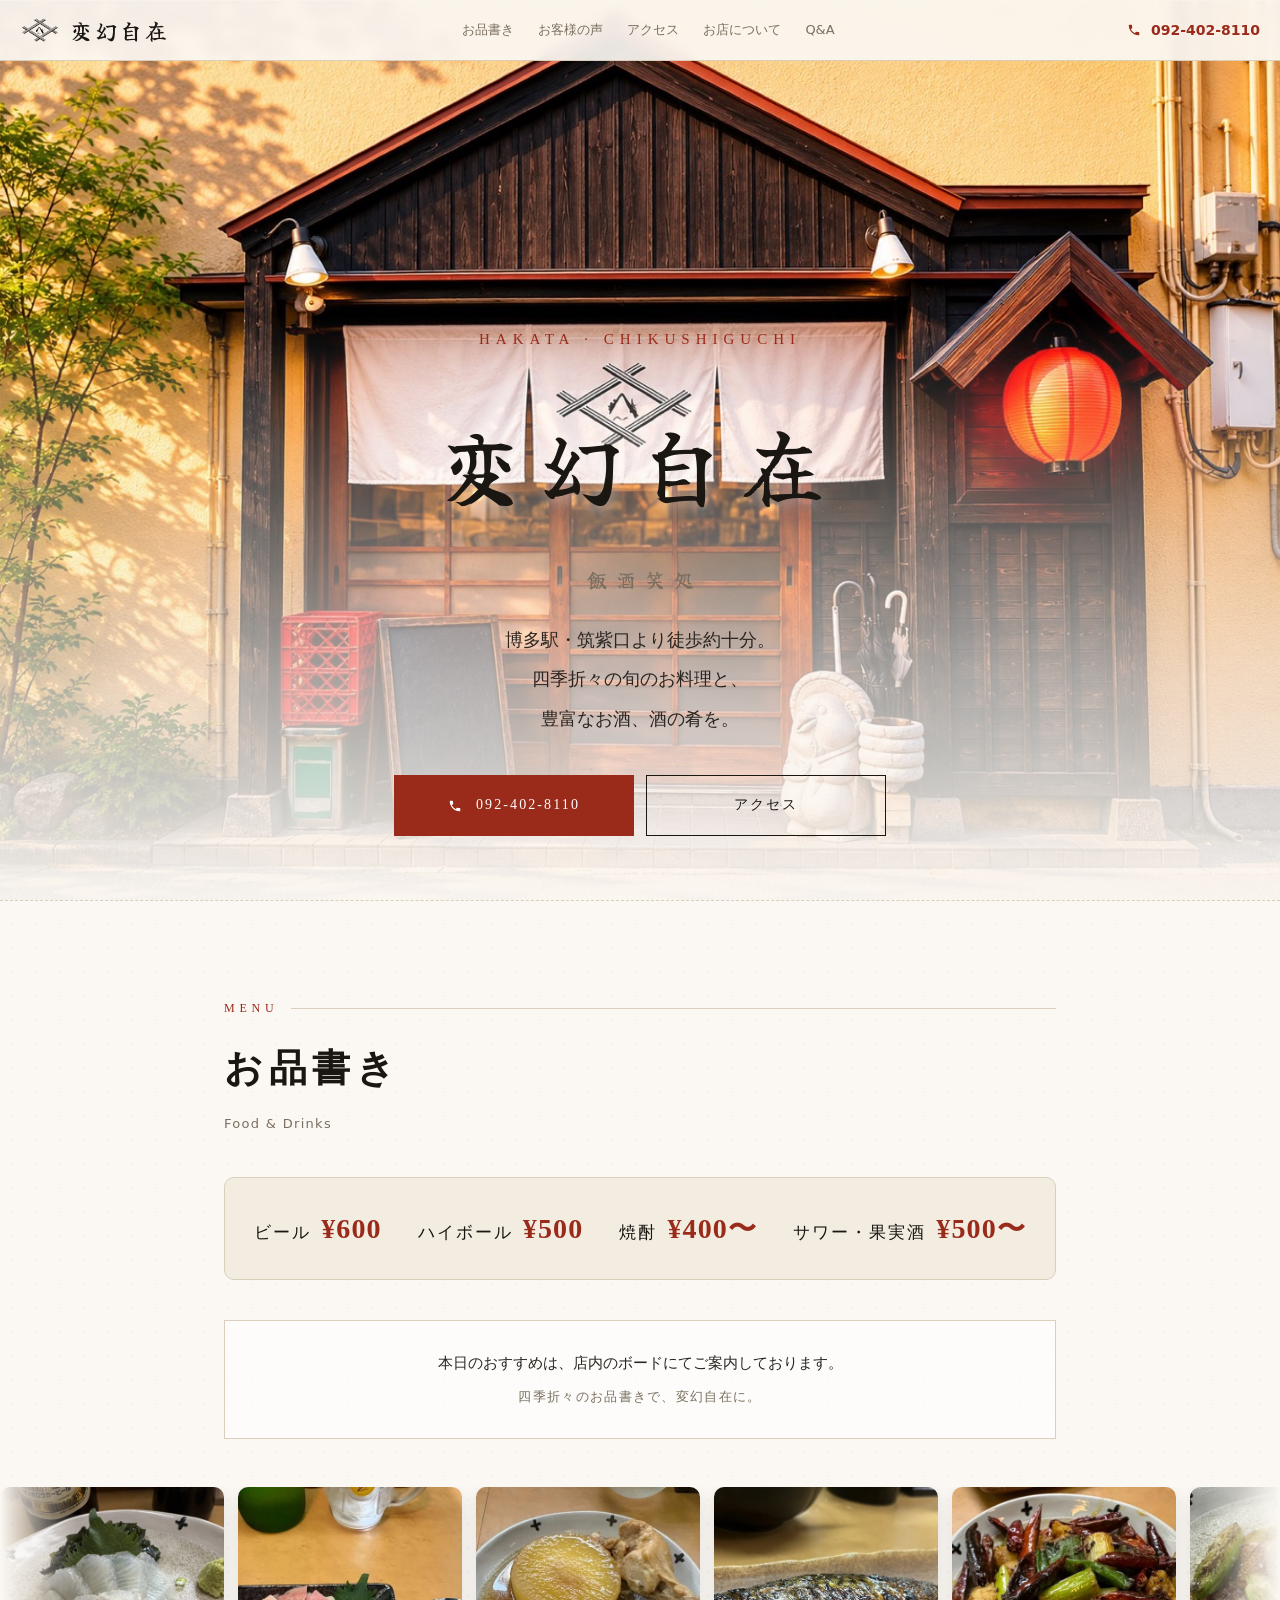
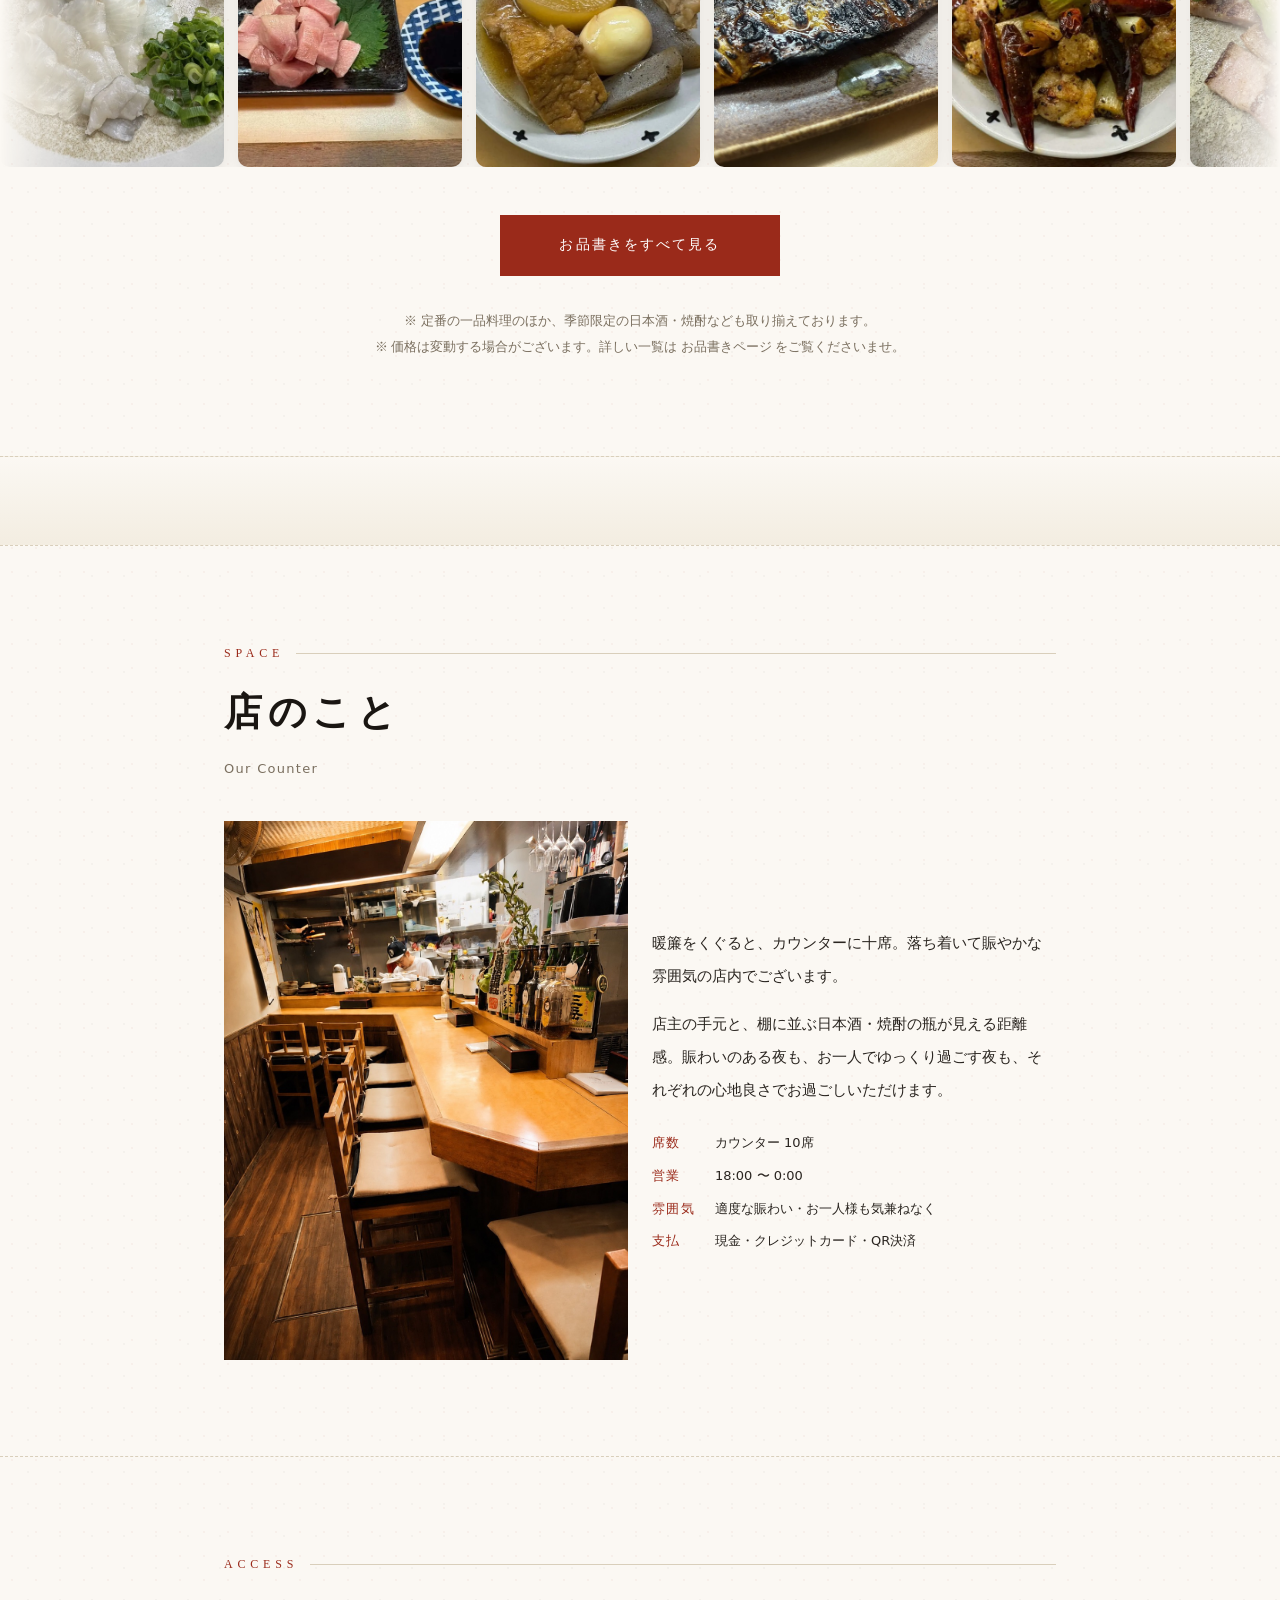
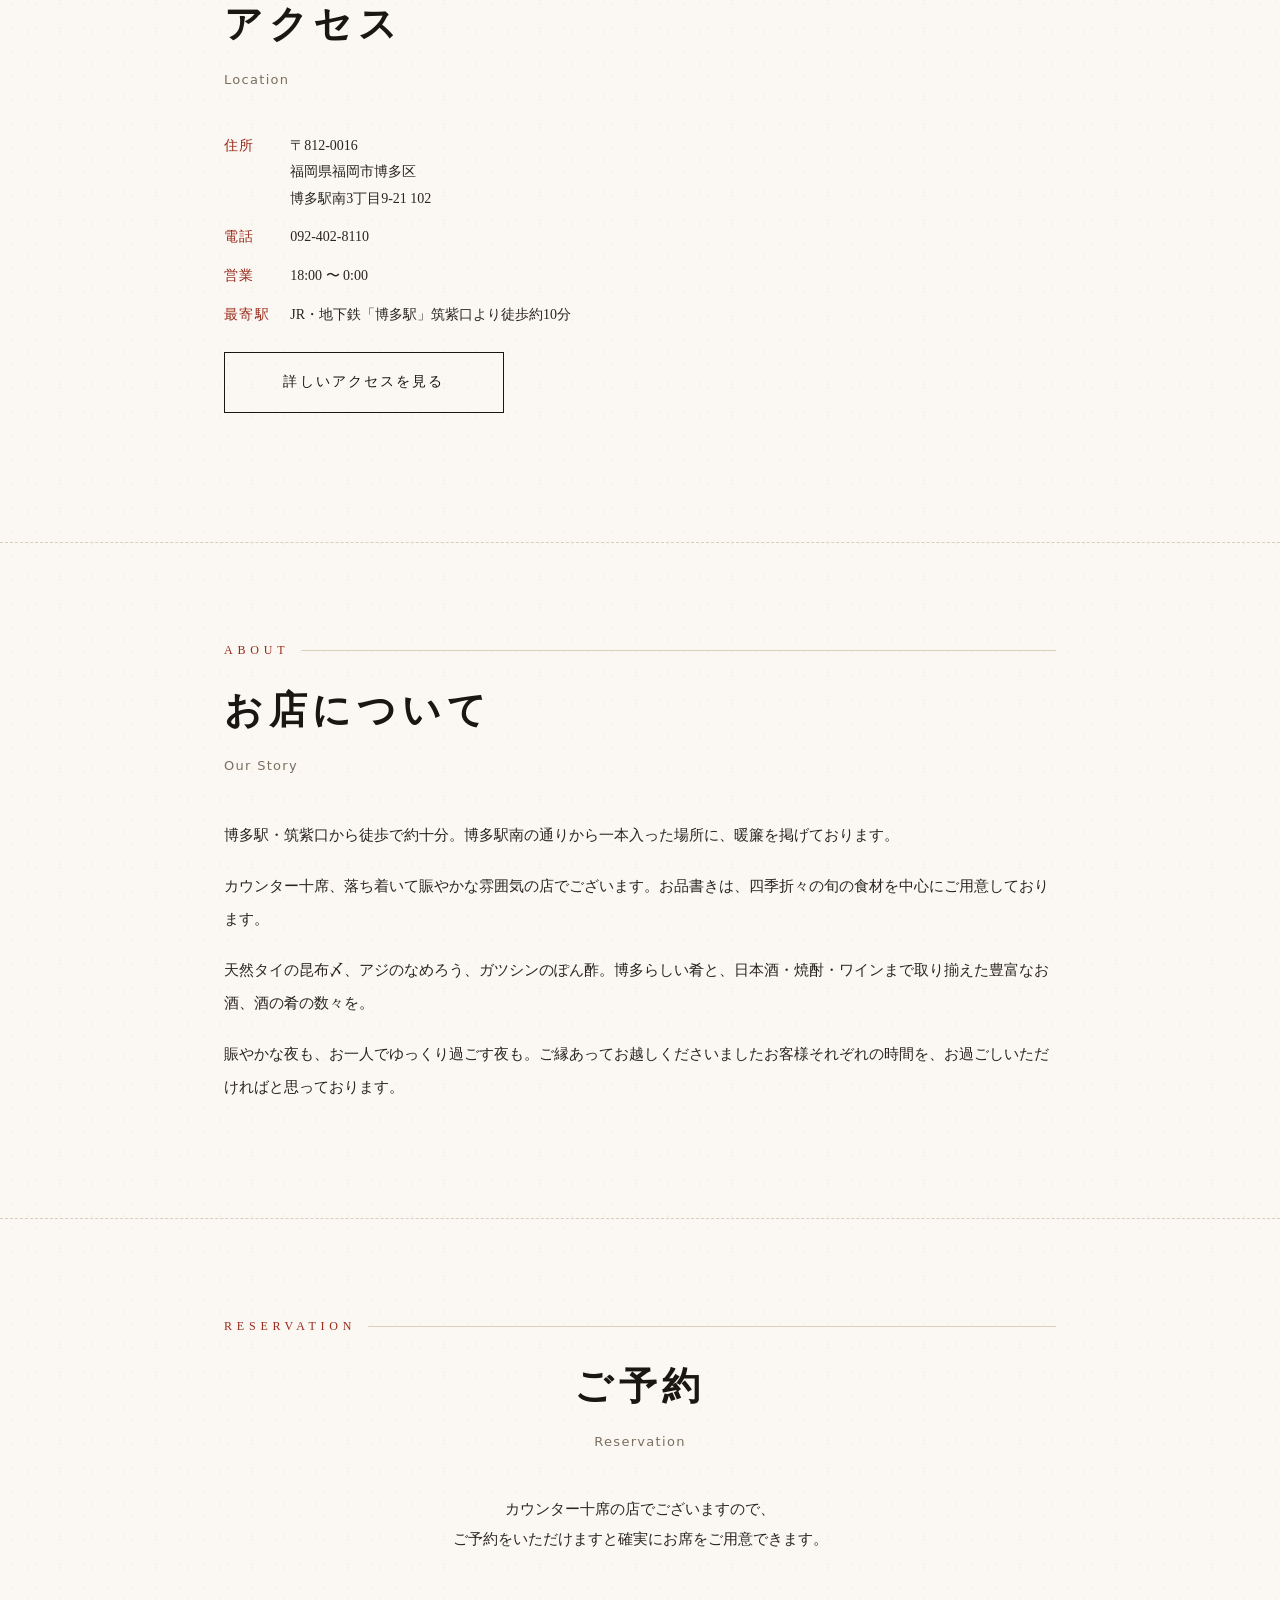
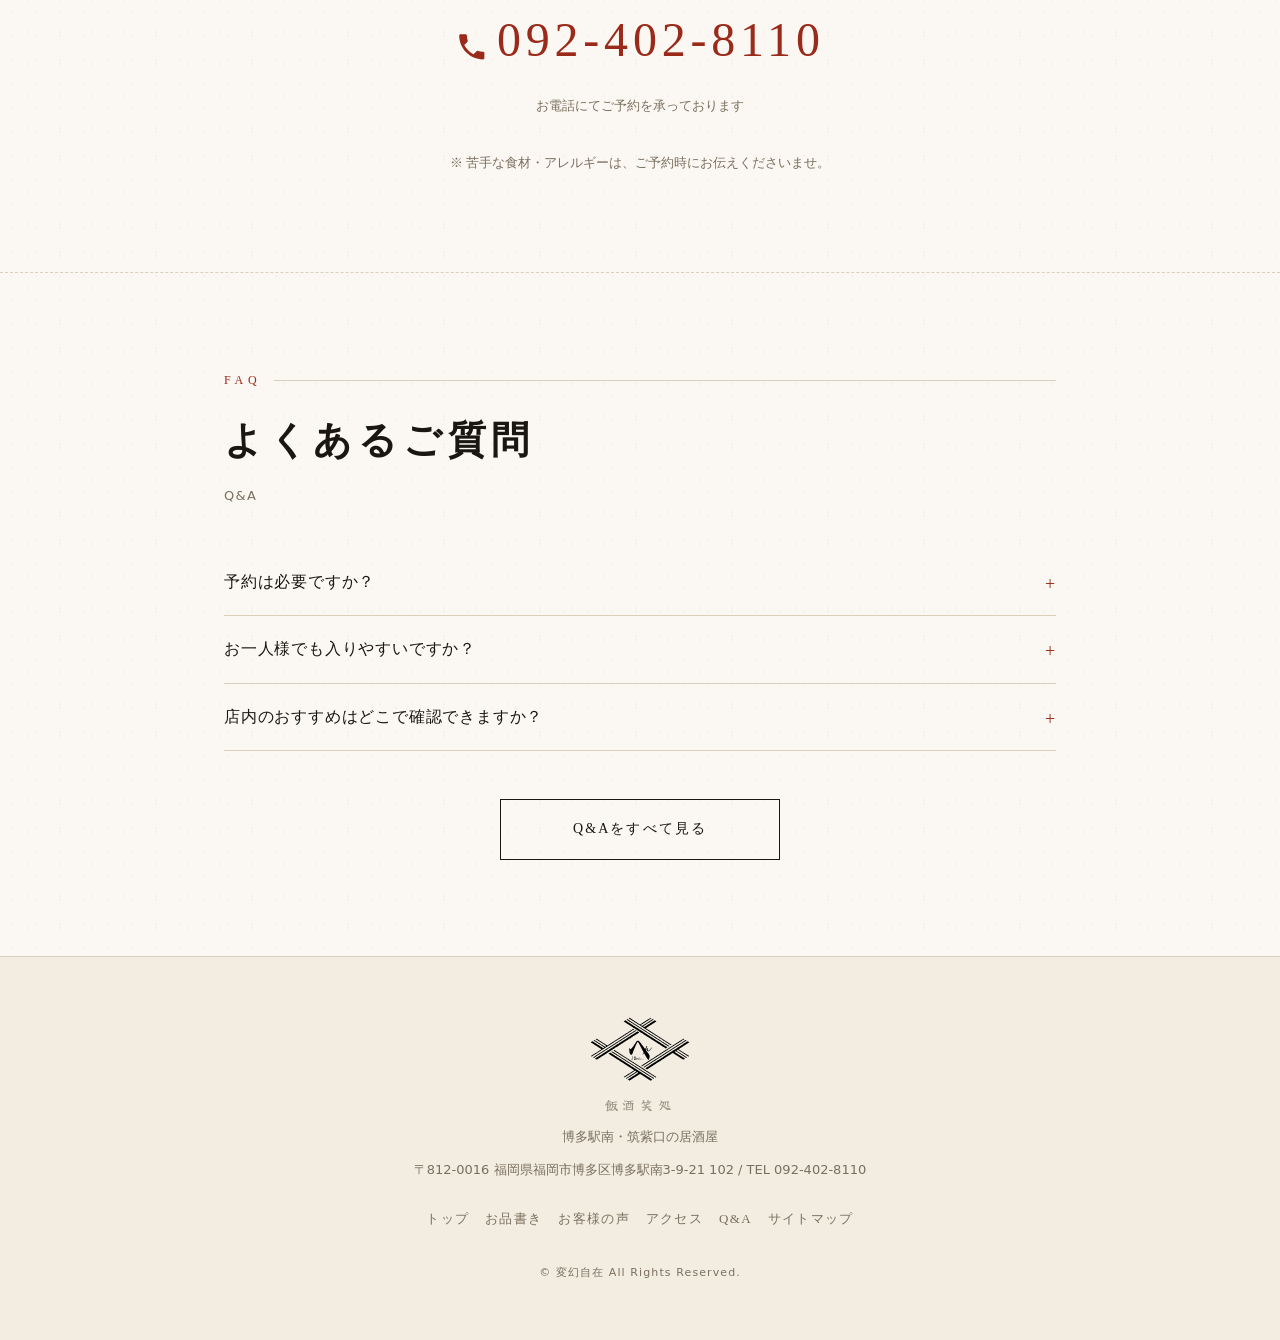
==== commit 213162d1: "Remove all smoking references from public site" ====
--- a/index.html
+++ b/index.html
@@ -28,7 +28,7 @@
 <meta name="viewport" content="width=device-width, initial-scale=1.0">
 <meta name="format-detection" content="telephone=no">
 <title>変幻自在｜旬の肴と四季の料理・お酒も豊富｜博多駅・筑紫口の居酒屋</title>
-<meta name="description" content="博多駅・筑紫口より徒歩約10分の居酒屋「変幻自在」。四季折々の旬の食材を使ったお料理と、日本酒・焼酎・ワインなど豊富なお酒、酒の肴を取り揃えております。カウンター10席・18:00開店・喫煙可。ご予約 092-402-8110。">
+<meta name="description" content="博多駅・筑紫口より徒歩約10分の居酒屋「変幻自在」。四季折々の旬の食材を使ったお料理と、日本酒・焼酎・ワインなど豊富なお酒、酒の肴を取り揃えております。カウンター10席・18:00開店。ご予約 092-402-8110。">
 <meta name="keywords" content="変幻自在,博多 居酒屋,博多駅 居酒屋,博多駅南 居酒屋,博多 筑紫口 居酒屋,博多 個人 居酒屋,博多 カウンター 居酒屋,博多 創作 居酒屋,博多 一人飲み">
 <link rel="canonical" href="https://hengenjizai-hakata.com/">
 <link rel="icon" type="image/svg+xml" href="/assets/logo.svg">
@@ -86,7 +86,6 @@
   },
   "geo": {"@type":"GeoCoordinates","latitude":33.58189,"longitude":130.42303},
   "hasMap": "https://maps.app.goo.gl/iHLLd2m7xEdmFTqz5",
-  "smokingAllowed": true,
   "maximumAttendeeCapacity": 10,
   "url": "https://hengenjizai-hakata.com/",
   "telephone": "+81-92-402-8110",
@@ -100,7 +99,6 @@
   "knowsLanguage": ["ja"],
   "amenityFeature": [
     {"@type":"LocationFeatureSpecification","name":"カウンター席","value":true},
-    {"@type":"LocationFeatureSpecification","name":"喫煙可","value":true},
     {"@type":"LocationFeatureSpecification","name":"クレジットカード可","value":true},
     {"@type":"LocationFeatureSpecification","name":"QR決済可","value":true},
     {"@type":"LocationFeatureSpecification","name":"お一人様歓迎","value":true},
@@ -399,7 +397,6 @@
           <dt>席数</dt><dd>カウンター 10席</dd>
           <dt>営業</dt><dd>18:00 〜 0:00</dd>
           <dt>雰囲気</dt><dd>適度な賑わい・お一人様も気兼ねなく</dd>
-          <dt>喫煙</dt><dd>可（分煙ではございません）</dd>
           <dt>支払</dt><dd>現金・クレジットカード・QR決済</dd>
         </dl>
       </div>
@@ -468,7 +465,6 @@
     <details><summary>予約は必要ですか？</summary><p>カウンター十席の店舗ですので、ご予約をいただけると確実です。空いていれば、ご予約なしでもご案内いたします。</p></details>
     <details><summary>お一人様でも入りやすいですか？</summary><p>カウンター中心の十席ですので、お一人でのご来店も多くいらっしゃいます。お気軽にお立ち寄りくださいませ。</p></details>
     <details><summary>店内のおすすめはどこで確認できますか？</summary><p>店内のボードにてご案内しております。</p></details>
-    <details><summary>タバコは吸えますか？</summary><p>店内は喫煙可能でございます。分煙ではございませんので、お煙草が苦手な方は事前にお問い合わせください。</p></details>
     <div class="section-cta">
       <a href="/faq/" class="btn">Q&amp;Aをすべて見る</a>
     </div>
